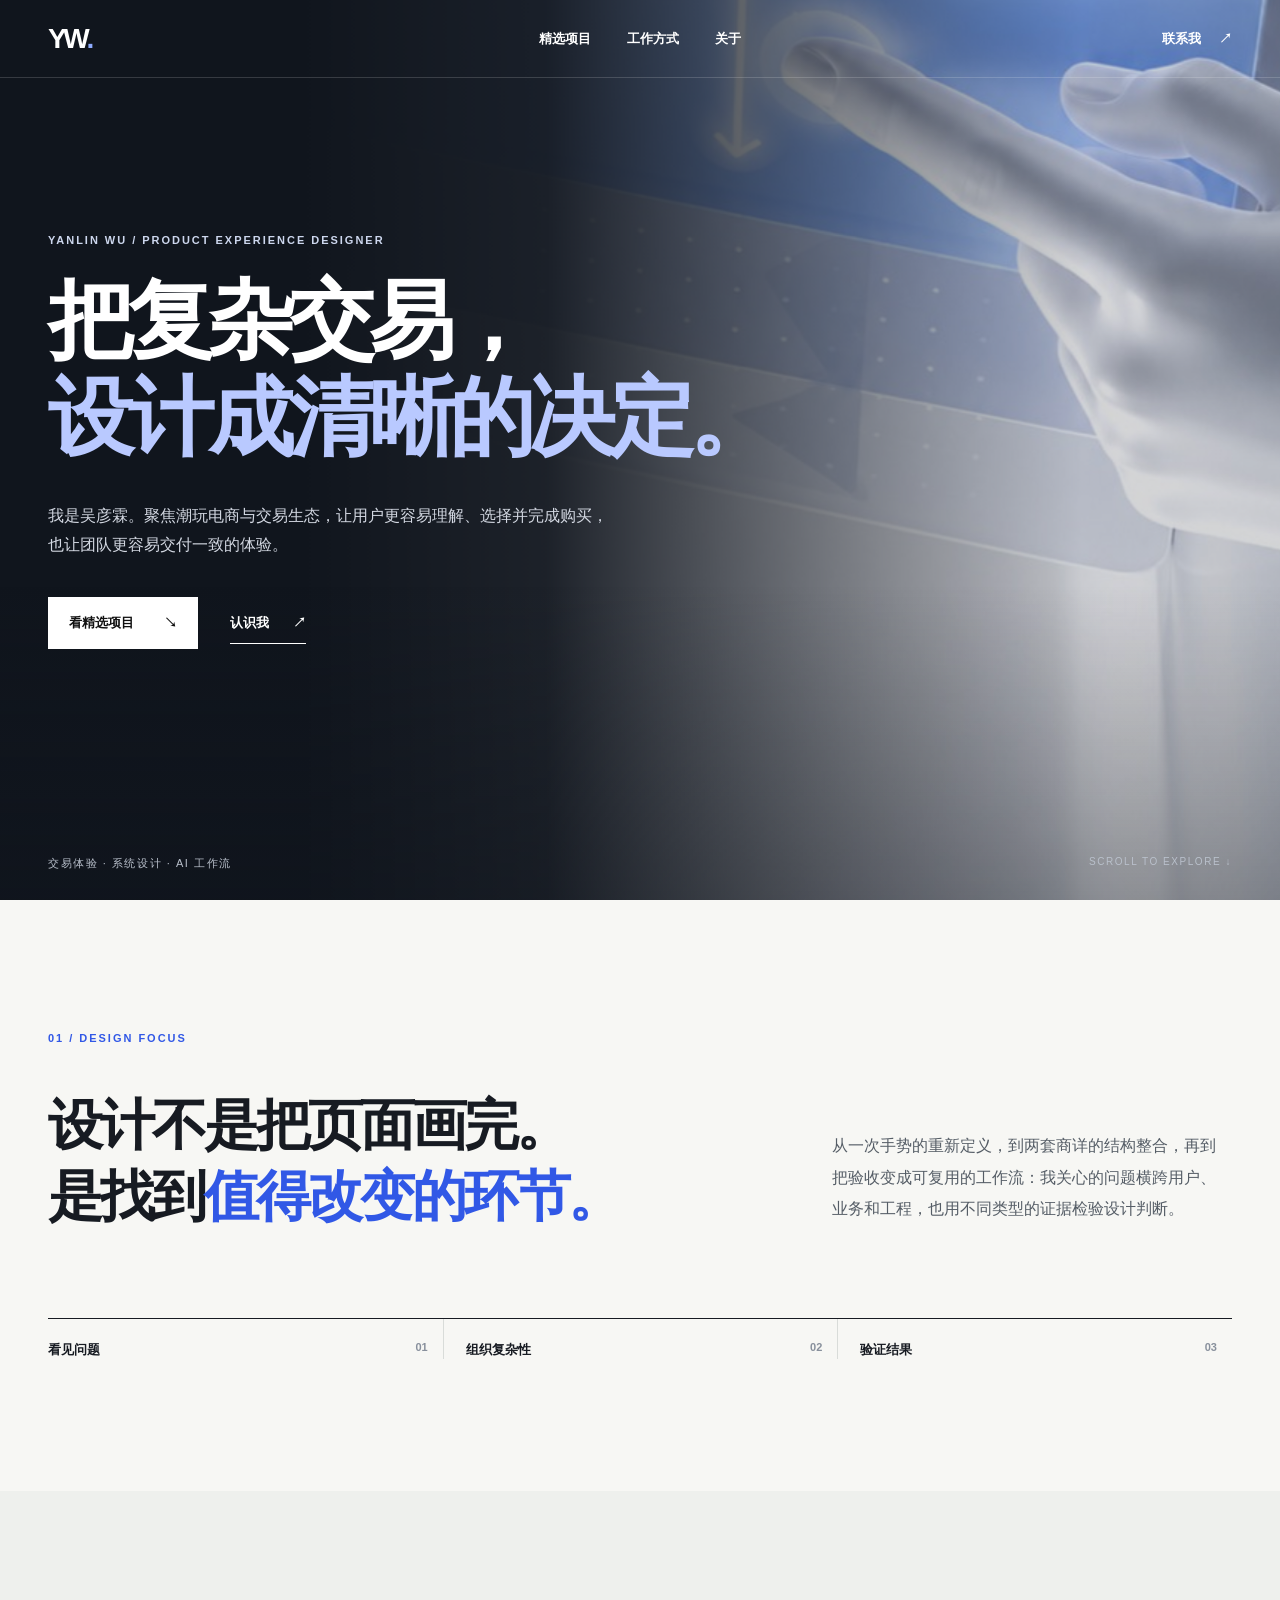
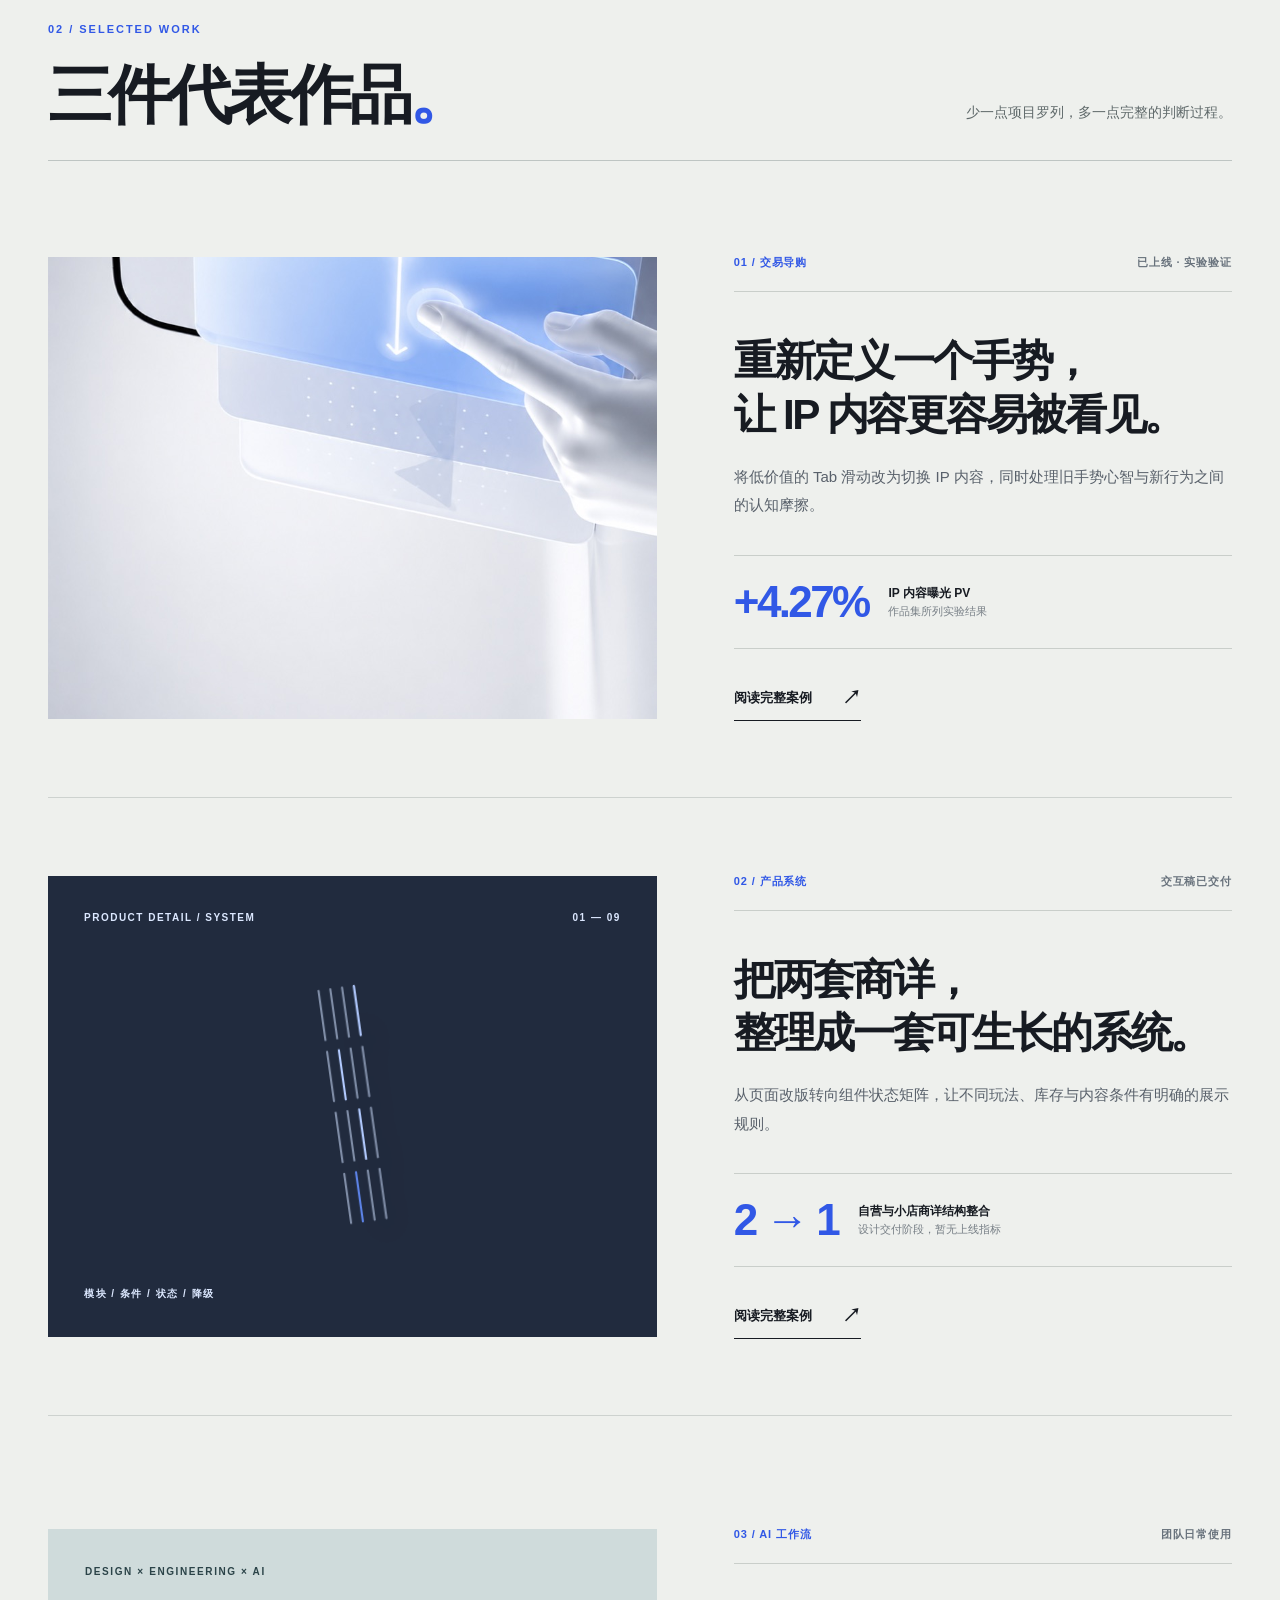
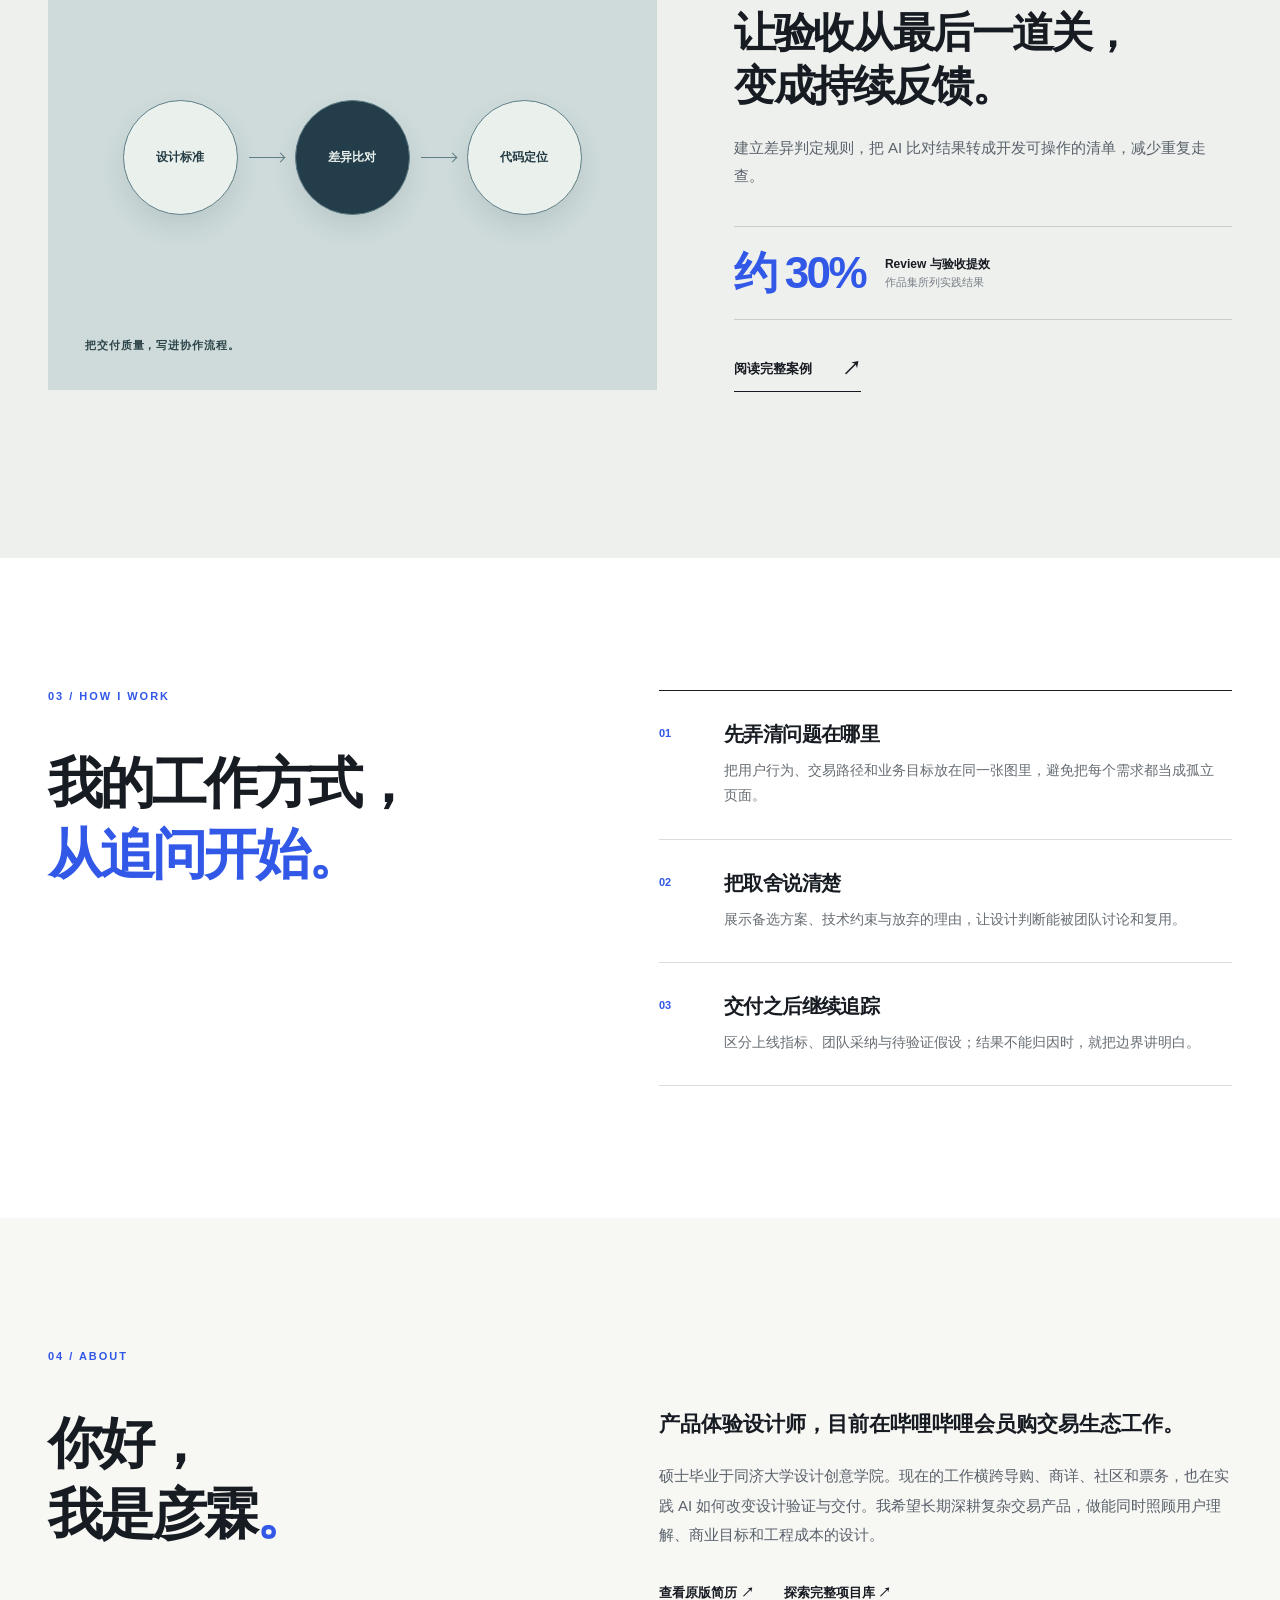
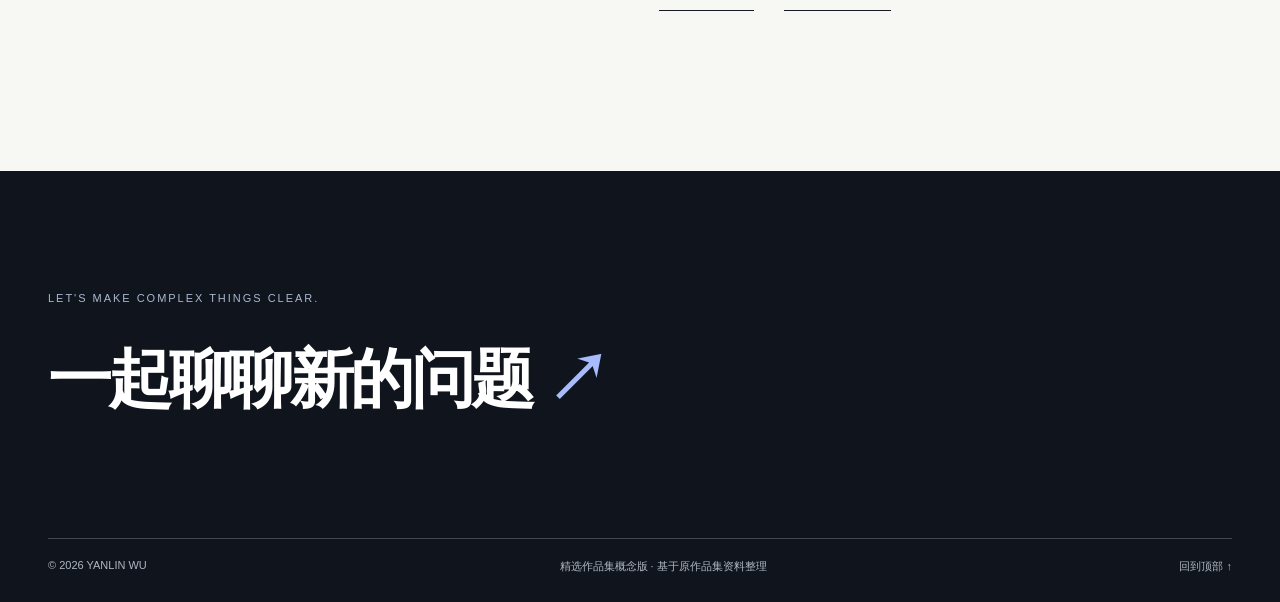
==== index.html @ b6a1dc25 "Publish selected portfolio concept" ====
<!doctype html>
<html lang="zh-CN">
<head>
  <meta charset="utf-8">
  <meta name="viewport" content="width=device-width, initial-scale=1">
  <meta name="theme-color" content="#10151d">
  <meta name="description" content="吴彦霖，产品体验设计师。聚焦交易体验、复杂系统与 AI 工作流，用设计判断连接用户问题与业务结果。">
  <title>吴彦霖 Yanlin Wu — 产品体验设计师</title>
  <link rel="stylesheet" href="styles.css">
  <script defer src="main.js"></script>
</head>
<body>
  <a class="skip-link" href="#main">跳到内容</a>
  <header class="site-header" id="top">
    <a class="wordmark" href="index.html" aria-label="吴彦霖，返回首页">YW<span class="wordmark-dot">.</span></a>
    <nav aria-label="主导航">
      <a href="#work">精选项目</a>
      <a href="#approach">工作方式</a>
      <a href="#about">关于</a>
    </nav>
    <a class="header-contact" href="mailto:ylwtj510@gmail.com">联系我 <span aria-hidden="true">↗</span></a>
  </header>

  <main id="main">
    <section class="hero" aria-labelledby="hero-title">
      <div class="hero-image" role="img" aria-label="IP 页手势交互项目的视觉设计"></div>
      <div class="hero-content wrap">
        <p class="eyebrow hero-eyebrow reveal">YANLIN WU / PRODUCT EXPERIENCE DESIGNER</p>
        <h1 id="hero-title" class="reveal">把复杂交易，<br><em>设计成清晰的决定。</em></h1>
        <p class="hero-intro reveal">我是吴彦霖。聚焦潮玩电商与交易生态，让用户更容易理解、选择并完成购买，也让团队更容易交付一致的体验。</p>
        <div class="hero-actions reveal">
          <a class="button button-light" href="#work">看精选项目 <span aria-hidden="true">↘</span></a>
          <a class="text-link text-link-light" href="#about">认识我 <span aria-hidden="true">↗</span></a>
        </div>
      </div>
      <div class="hero-bottom wrap"><span>交易体验 · 系统设计 · AI 工作流</span><span>SCROLL TO EXPLORE ↓</span></div>
    </section>

    <section class="intro-section section-pad wrap" aria-labelledby="intro-title">
      <div class="section-index">01 / DESIGN FOCUS</div>
      <div class="intro-grid">
        <h2 id="intro-title">设计不是把页面画完。<br>是找到<span class="blue">值得改变的环节。</span></h2>
        <p>从一次手势的重新定义，到两套商详的结构整合，再到把验收变成可复用的工作流：我关心的问题横跨用户、业务和工程，也用不同类型的证据检验设计判断。</p>
      </div>
      <div class="focus-line" aria-label="设计关注的三个层次">
        <span>看见问题 <b>01</b></span><span>组织复杂性 <b>02</b></span><span>验证结果 <b>03</b></span>
      </div>
    </section>

    <section class="work-section section-pad" id="work" aria-labelledby="work-title">
      <div class="wrap">
        <div class="section-heading"><div><div class="section-index">02 / SELECTED WORK</div><h2 id="work-title">三件代表作品<span class="blue">。</span></h2></div><p>少一点项目罗列，多一点完整的判断过程。</p></div>
        <article class="work-item work-feature reveal-scroll">
          <a class="work-visual image-visual" href="case.html?id=hotzone" aria-label="阅读 IP 页滑动热区案例"><img src="assets/ip-hotzone-cover.jpg" alt="IP 页左右滑动交互的视觉呈现" loading="lazy"></a>
          <div class="work-copy"><div class="work-meta"><span>01 / 交易导购</span><span>已上线 · 实验验证</span></div><h3>重新定义一个手势，<br>让 IP 内容更容易被看见。</h3><p>将低价值的 Tab 滑动改为切换 IP 内容，同时处理旧手势心智与新行为之间的认知摩擦。</p><div class="work-proof"><strong>+4.27%</strong><span>IP 内容曝光 PV<br><small>作品集所列实验结果</small></span></div><a class="work-link" href="case.html?id=hotzone">阅读完整案例 <span aria-hidden="true">↗</span></a></div>
        </article>
        <article class="work-item reveal-scroll">
          <a class="work-visual matrix-visual" href="case.html?id=pdp" aria-label="阅读商详结构整合案例"><div class="matrix-top"><span>PRODUCT DETAIL / SYSTEM</span><span>01 — 09</span></div><div class="matrix-board" aria-hidden="true"><div class="matrix-column"><i></i><i></i><i></i><i></i></div><div class="matrix-column"><i></i><i></i><i></i><i></i></div><div class="matrix-column"><i></i><i></i><i></i><i></i></div><div class="matrix-column"><i></i><i></i><i></i><i></i></div></div><div class="matrix-bottom">模块 / 条件 / 状态 / 降级</div></a>
          <div class="work-copy"><div class="work-meta"><span>02 / 产品系统</span><span>交互稿已交付</span></div><h3>把两套商详，<br>整理成一套可生长的系统。</h3><p>从页面改版转向组件状态矩阵，让不同玩法、库存与内容条件有明确的展示规则。</p><div class="work-proof work-proof-text"><strong>2 → 1</strong><span>自营与小店商详结构整合<br><small>设计交付阶段，暂无上线指标</small></span></div><a class="work-link" href="case.html?id=pdp">阅读完整案例 <span aria-hidden="true">↗</span></a></div>
        </article>
        <article class="work-item reveal-scroll">
          <a class="work-visual process-visual" href="case.html?id=aiqa" aria-label="阅读 AI 验收工作流案例"><div class="process-top">DESIGN × ENGINEERING × AI</div><div class="process-flow" aria-hidden="true"><span>设计标准</span><i></i><span>差异比对</span><i></i><span>代码定位</span></div><div class="process-caption">把交付质量，写进协作流程。</div></a>
          <div class="work-copy"><div class="work-meta"><span>03 / AI 工作流</span><span>团队日常使用</span></div><h3>让验收从最后一道关，<br>变成持续反馈。</h3><p>建立差异判定规则，把 AI 比对结果转成开发可操作的清单，减少重复走查。</p><div class="work-proof"><strong>约 30%</strong><span>Review 与验收提效<br><small>作品集所列实践结果</small></span></div><a class="work-link" href="case.html?id=aiqa">阅读完整案例 <span aria-hidden="true">↗</span></a></div>
        </article>
      </div>
    </section>

    <section class="approach-section section-pad" id="approach" aria-labelledby="approach-title"><div class="wrap approach-grid"><div><div class="section-index">03 / HOW I WORK</div><h2 id="approach-title">我的工作方式，<br><span class="blue">从追问开始。</span></h2></div><div class="approach-list"><div><span>01</span><h3>先弄清问题在哪里</h3><p>把用户行为、交易路径和业务目标放在同一张图里，避免把每个需求都当成孤立页面。</p></div><div><span>02</span><h3>把取舍说清楚</h3><p>展示备选方案、技术约束与放弃的理由，让设计判断能被团队讨论和复用。</p></div><div><span>03</span><h3>交付之后继续追踪</h3><p>区分上线指标、团队采纳与待验证假设；结果不能归因时，就把边界讲明白。</p></div></div></div></section>

    <section class="about-section section-pad wrap" id="about" aria-labelledby="about-title"><div class="section-index">04 / ABOUT</div><div class="about-grid"><h2 id="about-title">你好，<br>我是彦霖<span class="blue">。</span></h2><div><p class="about-lead">产品体验设计师，目前在哔哩哔哩会员购交易生态工作。</p><p>硕士毕业于同济大学设计创意学院。现在的工作横跨导购、商详、社区和票务，也在实践 AI 如何改变设计验证与交付。我希望长期深耕复杂交易产品，做能同时照顾用户理解、商业目标和工程成本的设计。</p><div class="about-links"><a href="https://ylwjojo.github.io/portfolio/resume.html" target="_blank" rel="noopener noreferrer">查看原版简历 ↗</a><a href="https://ylwjojo.github.io/portfolio/index.html" target="_blank" rel="noopener noreferrer">探索完整项目库 ↗</a></div></div></div></section>

    <footer class="footer"><div class="wrap"><p class="footer-kicker">LET'S MAKE COMPLEX THINGS CLEAR.</p><a class="footer-mail" href="mailto:ylwtj510@gmail.com">一起聊聊新的问题 <span aria-hidden="true">↗</span></a><div class="footer-bottom"><span>© 2026 YANLIN WU</span><span>精选作品集概念版 · 基于原作品集资料整理</span><a href="#top">回到顶部 ↑</a></div></div></footer>
  </main>
</body>
</html>
---- styles.css ----
:root{--ink:#171b22;--muted:#656b73;--paper:#f7f7f4;--line:#d9dcd9;--blue:#3158e6;--dark:#10151d;--max:1320px}
*{box-sizing:border-box}html{scroll-behavior:smooth}body{margin:0;background:var(--paper);color:var(--ink);font-family:Inter,-apple-system,BlinkMacSystemFont,"PingFang SC","Microsoft YaHei",sans-serif;-webkit-font-smoothing:antialiased}a{color:inherit;text-decoration:none}button{font:inherit}img{display:block;max-width:100%}::selection{background:#aebeff;color:#111} .wrap{width:min(calc(100% - 96px),var(--max));margin-inline:auto}.skip-link{position:fixed;top:-100px;left:16px;z-index:1000;background:#fff;color:#000;padding:12px}.skip-link:focus{top:16px}.blue{color:var(--blue)}
.site-header{height:78px;position:fixed;top:0;left:0;right:0;z-index:50;display:grid;grid-template-columns:1fr auto 1fr;align-items:center;padding:0 48px;color:#fff;border-bottom:1px solid rgba(255,255,255,.16);transition:background .35s,color .35s,border-color .35s,box-shadow .35s}.site-header.scrolled,.case-page .site-header{background:rgba(247,247,244,.96);backdrop-filter:blur(14px);color:var(--ink);border-color:var(--line)}.site-header nav{display:flex;align-items:center;gap:36px}.site-header nav a,.header-contact{font-size:13px;font-weight:600;transition:opacity .2s}.site-header nav a:hover,.header-contact:hover{opacity:.55}.wordmark{font-size:28px;font-weight:800;letter-spacing:-.12em;line-height:1;width:max-content}.wordmark-dot{color:#8eabff;letter-spacing:0}.header-contact{justify-self:end}.header-contact span{margin-left:14px}
.hero{height:max(750px,100svh);min-height:700px;position:relative;overflow:hidden;background:var(--dark);color:#fff}.hero-image{position:absolute;inset:0;background-image:linear-gradient(90deg,#10151d 0%,#10151d 24%,rgba(16,21,29,.94) 43%,rgba(16,21,29,.18) 83%),url('assets/ip-hotzone-cover.jpg');background-size:cover;background-position:center;transform:scale(1.045);animation:heroScale 1.6s cubic-bezier(.2,.7,.2,1) both}.hero:after{content:"";position:absolute;inset:0;background:linear-gradient(0deg,rgba(16,21,29,.35),transparent 35%);pointer-events:none}.hero-content{position:relative;z-index:2;padding-top:clamp(200px,26vh,280px)}.eyebrow,.section-index{font-size:11px;font-weight:700;letter-spacing:.18em;text-transform:uppercase}.hero-eyebrow{color:#cdd7ee;margin:0 0 26px}.hero h1{font-size:clamp(48px,6.7vw,104px);letter-spacing:-.068em;line-height:1.13;margin:0;max-width:1050px;font-weight:690}.hero h1 em{font-style:normal;color:#b9c9ff}.hero-intro{max-width:560px;color:#d3d8e2;font-size:16px;line-height:1.85;margin:35px 0 37px}.hero-actions{display:flex;align-items:center;gap:32px}.button{display:inline-flex;align-items:center;justify-content:space-between;gap:30px;min-height:52px;padding:0 21px;font-size:13px;font-weight:650;transition:transform .25s,background .25s,color .25s}.button:hover{transform:translateY(-3px)}.button-light{background:#fff;color:#111}.button-light:hover{background:#cad6ff}.text-link{font-size:13px;font-weight:650;border-bottom:1px solid currentColor;padding:11px 0}.text-link span{padding-left:20px}.text-link-light{color:#fff}.hero-bottom{position:absolute;z-index:2;left:0;right:0;bottom:29px;display:flex;justify-content:space-between;gap:20px;color:#b9c0cb;font-size:11px;letter-spacing:.14em}.hero-bottom span:last-child{font-size:10px}
.section-pad{padding-top:132px;padding-bottom:132px}.section-index{color:var(--blue);margin-bottom:46px}.intro-grid{display:grid;grid-template-columns:1.25fr .75fr;gap:10%;align-items:end}.intro-grid h2,.approach-grid h2,.about-grid h2{font-size:clamp(36px,4.3vw,64px);line-height:1.29;letter-spacing:-.055em;margin:0;font-weight:660}.intro-grid p{font-size:16px;line-height:1.95;color:#555d66;max-width:480px;margin:0 0 8px}.focus-line{display:grid;grid-template-columns:repeat(3,1fr);margin-top:86px;border-top:1px solid var(--ink)}.focus-line span{padding:22px 15px 0 0;font-size:13px;font-weight:700;display:flex;justify-content:space-between}.focus-line span+span{border-left:1px solid var(--line);padding-left:22px}.focus-line b{font-size:11px;color:#88909c}
.work-section{background:#eef0ed}.section-heading{display:flex;justify-content:space-between;align-items:end;gap:40px;border-bottom:1px solid #bec5c3;padding-bottom:30px;margin-bottom:18px}.section-heading .section-index{margin-bottom:25px}.section-heading h2{font-size:clamp(40px,5vw,72px);letter-spacing:-.06em;line-height:1.1;margin:0}.section-heading p{margin:0 0 8px;color:#606a6b;font-size:14px}.work-item{display:grid;grid-template-columns:1.1fr .9fr;gap:6.5%;align-items:center;padding:76px 0;border-bottom:1px solid #cdd2cf;min-height:610px}.work-item:last-child{border-bottom:0;padding-bottom:0}.work-visual{display:flex;overflow:hidden;position:relative;aspect-ratio:1.32/1;background:#dce5ee;transition:transform .45s cubic-bezier(.2,.7,.2,1),box-shadow .45s}.work-visual:hover{transform:translateY(-7px);box-shadow:0 24px 46px rgba(12,22,35,.14)}.image-visual img{width:100%;height:100%;object-fit:cover;object-position:68% center;transition:transform .7s}.image-visual:hover img{transform:scale(1.04)}.work-copy{max-width:520px}.work-meta{display:flex;justify-content:space-between;gap:20px;align-items:center;font-size:11px;letter-spacing:.08em;font-weight:650;color:#68727c;border-bottom:1px solid #c9ceca;padding-bottom:21px}.work-meta span:first-child{color:var(--blue)}.work-copy h3{font-size:clamp(32px,3.3vw,52px);letter-spacing:-.055em;line-height:1.26;margin:42px 0 22px;font-weight:660}.work-copy>p{font-size:15px;line-height:1.9;color:#59616b;margin:0 0 35px}.work-proof{display:flex;align-items:center;gap:20px;padding:24px 0;border-top:1px solid #c9ceca;border-bottom:1px solid #c9ceca}.work-proof strong{font-size:44px;color:var(--blue);letter-spacing:-.06em;line-height:1}.work-proof span{font-size:12px;line-height:1.5;font-weight:650}.work-proof small{font-weight:400;color:#777f86;font-size:11px}.work-link{display:inline-flex;align-items:center;gap:30px;margin-top:36px;border-bottom:1px solid var(--ink);padding:0 0 9px;font-size:13px;font-weight:700}.work-link span{font-size:19px;transition:transform .2s}.work-link:hover span{transform:translate(3px,-3px)}
.matrix-visual{background:#212b3e;color:#dce8ff;flex-direction:column;justify-content:space-between;padding:36px}.matrix-top,.matrix-bottom{display:flex;justify-content:space-between;letter-spacing:.15em;font-size:10px;font-weight:750}.matrix-board{display:grid;grid-template-columns:repeat(4,1fr);gap:9px;transform:rotate(-8deg) scale(1.08);filter:drop-shadow(18px 24px 18px rgba(0,0,0,.18));max-width:520px;margin:auto}.matrix-column{display:grid;grid-template-rows:repeat(4,1fr);gap:9px}.matrix-column i{height:48px;border:1px solid rgba(210,225,255,.5);background:rgba(177,204,255,.08);border-radius:2px}.matrix-column:nth-child(2) i:nth-child(2),.matrix-column:nth-child(3) i:nth-child(3),.matrix-column:nth-child(4) i:nth-child(1){background:#b2caff;border-color:#b2caff}.matrix-column:nth-child(2) i:nth-child(4){background:#5c82e6;border-color:#5c82e6}.process-visual{background:#cfdbdb;display:flex;flex-direction:column;justify-content:space-between;padding:37px}.process-top{font-size:10px;letter-spacing:.16em;font-weight:750;color:#2b4348}.process-flow{display:flex;align-items:center;justify-content:center;gap:11px;color:#243b43}.process-flow span{display:flex;align-items:center;justify-content:center;text-align:center;width:115px;height:115px;border-radius:50%;border:1px solid #607e86;background:#eaf1ed;font-size:12px;font-weight:700;box-shadow:0 12px 25px rgba(46,75,79,.12)}.process-flow span:nth-of-type(2){background:#243d4a;color:#eaf1ed}.process-flow i{display:block;width:35px;border-top:1px solid #607e86;position:relative}.process-flow i:after{content:"";position:absolute;right:0;top:-4px;width:6px;height:6px;border-right:1px solid #607e86;border-top:1px solid #607e86;transform:rotate(45deg)}.process-caption{font-size:11px;font-weight:700;letter-spacing:.08em;color:#2b4348}
.approach-section{background:#fff}.approach-grid{display:grid;grid-template-columns:.9fr 1.1fr;gap:12%}.approach-list{border-top:1px solid var(--ink)}.approach-list>div{display:grid;grid-template-columns:45px 1fr;column-gap:20px;padding:30px 0;border-bottom:1px solid var(--line)}.approach-list span{font-size:11px;color:var(--blue);font-weight:700;padding-top:6px}.approach-list h3{font-size:20px;letter-spacing:-.03em;margin:0 0 10px}.approach-list p{grid-column:2;font-size:14px;line-height:1.8;color:#666d73;margin:0;max-width:500px}.about-section{padding-bottom:160px}.about-grid{display:grid;grid-template-columns:.9fr 1.1fr;gap:12%}.about-grid>div{max-width:590px}.about-grid p{font-size:15px;line-height:1.95;color:#59616b}.about-grid .about-lead{font-size:21px;font-weight:620;line-height:1.5;color:var(--ink);margin:0 0 22px}.about-links{display:flex;flex-wrap:wrap;gap:30px;margin-top:35px}.about-links a{font-size:13px;font-weight:650;border-bottom:1px solid var(--ink);padding-bottom:8px}.footer{background:var(--dark);color:#fff;padding:110px 0 28px}.footer-kicker{font-size:11px;letter-spacing:.18em;color:#a9b8d0}.footer-mail{display:block;width:max-content;max-width:100%;font-size:clamp(34px,5vw,75px);letter-spacing:-.055em;font-weight:650;margin:32px 0 115px}.footer-mail span{color:#a8bbff}.footer-bottom{display:flex;justify-content:space-between;gap:20px;border-top:1px solid #404851;padding-top:20px;color:#aeb7c2;font-size:11px}
.case-page{background:#f8f8f5}.case-main{padding-top:78px}.case-hero{padding:85px 0 70px;border-bottom:1px solid var(--line)}.case-back{font-size:12px;color:#606a73;display:inline-flex;align-items:center;gap:13px;margin-bottom:85px;font-weight:700}.case-back:hover{color:var(--blue)}.case-kicker{color:var(--blue);font-size:11px;font-weight:750;letter-spacing:.15em}.case-hero h1{font-size:clamp(48px,6.6vw,96px);line-height:1.13;letter-spacing:-.065em;font-weight:660;margin:25px 0 35px;max-width:1100px}.case-deck{font-size:20px;line-height:1.7;color:#4d5660;max-width:740px;margin:0}.case-facts{display:flex;flex-wrap:wrap;gap:0;border-top:1px solid var(--line);margin-top:65px}.case-fact{min-width:180px;flex:1;padding:22px 28px 0 0;display:flex;flex-direction:column;gap:12px}.case-fact+.case-fact{border-left:1px solid var(--line);padding-left:28px}.case-fact span{font-size:11px;letter-spacing:.1em;color:#6f7880}.case-fact strong{font-size:14px;font-weight:650}.case-media{margin:0 auto;padding:0;background:#e9ebeb}.case-media img{width:100%;max-height:690px;object-fit:cover;object-position:center}.case-media.matrix-case,.case-media.process-case{padding:70px 0}.case-media .work-visual{width:min(calc(100% - 48px),1050px);margin:auto;aspect-ratio:1.8/1}.case-body{display:grid;grid-template-columns:200px minmax(0,770px);justify-content:space-between;gap:80px;padding-top:110px;padding-bottom:130px}.case-toc{position:sticky;top:115px;align-self:start;display:grid;gap:16px}.case-toc .section-index{margin-bottom:12px}.case-toc a{color:#748089;font-size:12px}.case-toc a:hover{color:var(--blue)}.case-prose section{padding-bottom:70px;margin-bottom:70px;border-bottom:1px solid var(--line);scroll-margin-top:120px}.case-prose section:last-child{margin-bottom:0}.case-prose .section-index{margin-bottom:23px}.case-prose h2{font-size:clamp(30px,3.2vw,44px);letter-spacing:-.04em;line-height:1.3;margin:0 0 24px}.case-prose h3{font-size:17px;margin:32px 0 8px}.case-prose p,.case-prose li{font-size:15px;line-height:2;color:#515c66}.case-prose ul{padding-left:22px}.case-quote{font-size:26px;line-height:1.5;font-weight:590;letter-spacing:-.03em;border-left:3px solid var(--blue);padding-left:25px;margin:40px 0}.case-result{display:flex;flex-wrap:wrap;gap:35px;background:#e8ecff;padding:34px 38px;margin:32px 0}.case-result strong{font-size:40px;color:var(--blue);letter-spacing:-.05em}.case-result span{display:block;font-size:12px;color:#4f5968;margin-top:4px}.case-note{font-size:12px!important;color:#7a838b!important}.case-next{background:#e9eeea;padding:80px 0}.case-next .wrap{display:flex;align-items:end;justify-content:space-between;gap:30px}.case-next span{font-size:11px;color:var(--blue);font-weight:700;letter-spacing:.13em}.case-next a{font-size:clamp(27px,3.3vw,46px);letter-spacing:-.05em;font-weight:660}.case-next a:hover{color:var(--blue)}
.reveal{animation:rise .8s both}.hero-eyebrow{animation-delay:.1s}.hero h1{animation-delay:.22s}.hero-intro{animation-delay:.34s}.hero-actions{animation-delay:.45s}.reveal-scroll{opacity:1;transform:none;transition:opacity .8s,transform .8s}.reveal-scroll.in-view{opacity:1;transform:none}@keyframes rise{from{opacity:1;transform:translateY(24px)}to{opacity:1;transform:translateY(0)}}@keyframes heroScale{from{opacity:.7;transform:scale(1.08)}to{opacity:1;transform:scale(1.045)}}
@media(max-width:1000px){.wrap{width:min(calc(100% - 52px),var(--max))}.site-header{padding:0 26px}.work-item{gap:4%;grid-template-columns:1fr 1fr}.work-copy h3{font-size:38px}.work-proof strong{font-size:36px}.case-body{grid-template-columns:155px 1fr;gap:40px}}
@media(max-width:700px){.wrap{width:calc(100% - 40px)}.site-header{height:64px;padding:0 20px;grid-template-columns:auto 1fr}.site-header nav{justify-content:end;gap:18px}.site-header nav a{font-size:11px}.site-header nav a:last-child{display:none}.header-contact{display:none}.wordmark{font-size:25px}.hero{height:100svh;min-height:660px}.hero-image{background-image:linear-gradient(90deg,rgba(16,21,29,.96),rgba(16,21,29,.54)),url('assets/ip-hotzone-cover.jpg');background-position:66% center}.hero-content{padding-top:29vh}.hero h1{font-size:clamp(39px,10vw,60px);line-height:1.16}.hero-intro{font-size:14px;line-height:1.8;max-width:430px;margin:24px 0 30px}.hero-eyebrow{font-size:9px;max-width:330px}.hero-bottom{font-size:9px}.hero-bottom span:last-child{display:none}.section-pad{padding-top:90px;padding-bottom:90px}.section-index{margin-bottom:28px}.intro-grid,.approach-grid,.about-grid{display:block}.intro-grid h2,.approach-grid h2,.about-grid h2{font-size:39px}.intro-grid p{margin-top:24px;font-size:14px}.focus-line{margin-top:55px}.focus-line span{font-size:11px}.focus-line span+span{padding-left:10px}.focus-line b{display:none}.section-heading{display:block}.section-heading h2{font-size:43px}.section-heading p{margin-top:20px;font-size:13px}.work-item{display:block;min-height:0;padding:52px 0 65px}.work-visual{aspect-ratio:1.2/1}.work-copy{padding-top:30px}.work-copy h3{font-size:36px;margin:28px 0 17px}.work-copy>p{font-size:14px;margin-bottom:25px}.work-meta{font-size:10px}.work-proof strong{font-size:34px}.work-link{margin-top:25px}.matrix-visual,.process-visual{padding:24px}.matrix-column i{height:30px}.process-flow{gap:5px}.process-flow span{width:75px;height:75px;font-size:10px}.process-flow i{width:17px}.approach-list{margin-top:45px}.about-grid>div{margin-top:30px}.about-grid p{font-size:14px}.about-grid .about-lead{font-size:19px}.footer{padding-top:78px}.footer-mail{margin-bottom:85px}.footer-bottom{flex-wrap:wrap;font-size:10px}.footer-bottom span:nth-child(2){display:none}.case-main{padding-top:64px}.case-hero{padding:50px 0}.case-back{margin-bottom:55px}.case-hero h1{font-size:47px}.case-deck{font-size:16px}.case-facts{margin-top:45px;display:grid;grid-template-columns:1fr 1fr}.case-fact{min-width:0;padding:16px 12px 0 0}.case-fact+.case-fact{border-left:0;padding-left:0}.case-fact:nth-child(even){padding-left:15px;border-left:1px solid var(--line)}.case-media img{max-height:450px}.case-media.matrix-case,.case-media.process-case{padding:30px 0}.case-body{display:block;padding-top:60px;padding-bottom:65px}.case-toc{position:static;display:flex;gap:18px;overflow-x:auto;padding-bottom:25px;border-bottom:1px solid var(--line);margin-bottom:60px}.case-toc .section-index{display:none}.case-toc a{white-space:nowrap}.case-prose section{padding-bottom:50px;margin-bottom:50px}.case-prose h2{font-size:31px}.case-prose p,.case-prose li{font-size:14px}.case-quote{font-size:21px}.case-result{padding:24px;gap:20px}.case-result strong{font-size:34px}.case-next .wrap{display:block}.case-next a{display:block;margin-top:20px}}
@media(prefers-reduced-motion:reduce){html{scroll-behavior:auto}.reveal,.hero-image{animation:none}.reveal-scroll{opacity:1;transform:none;transition:none}.work-visual,.work-visual img,.button{transition:none}}
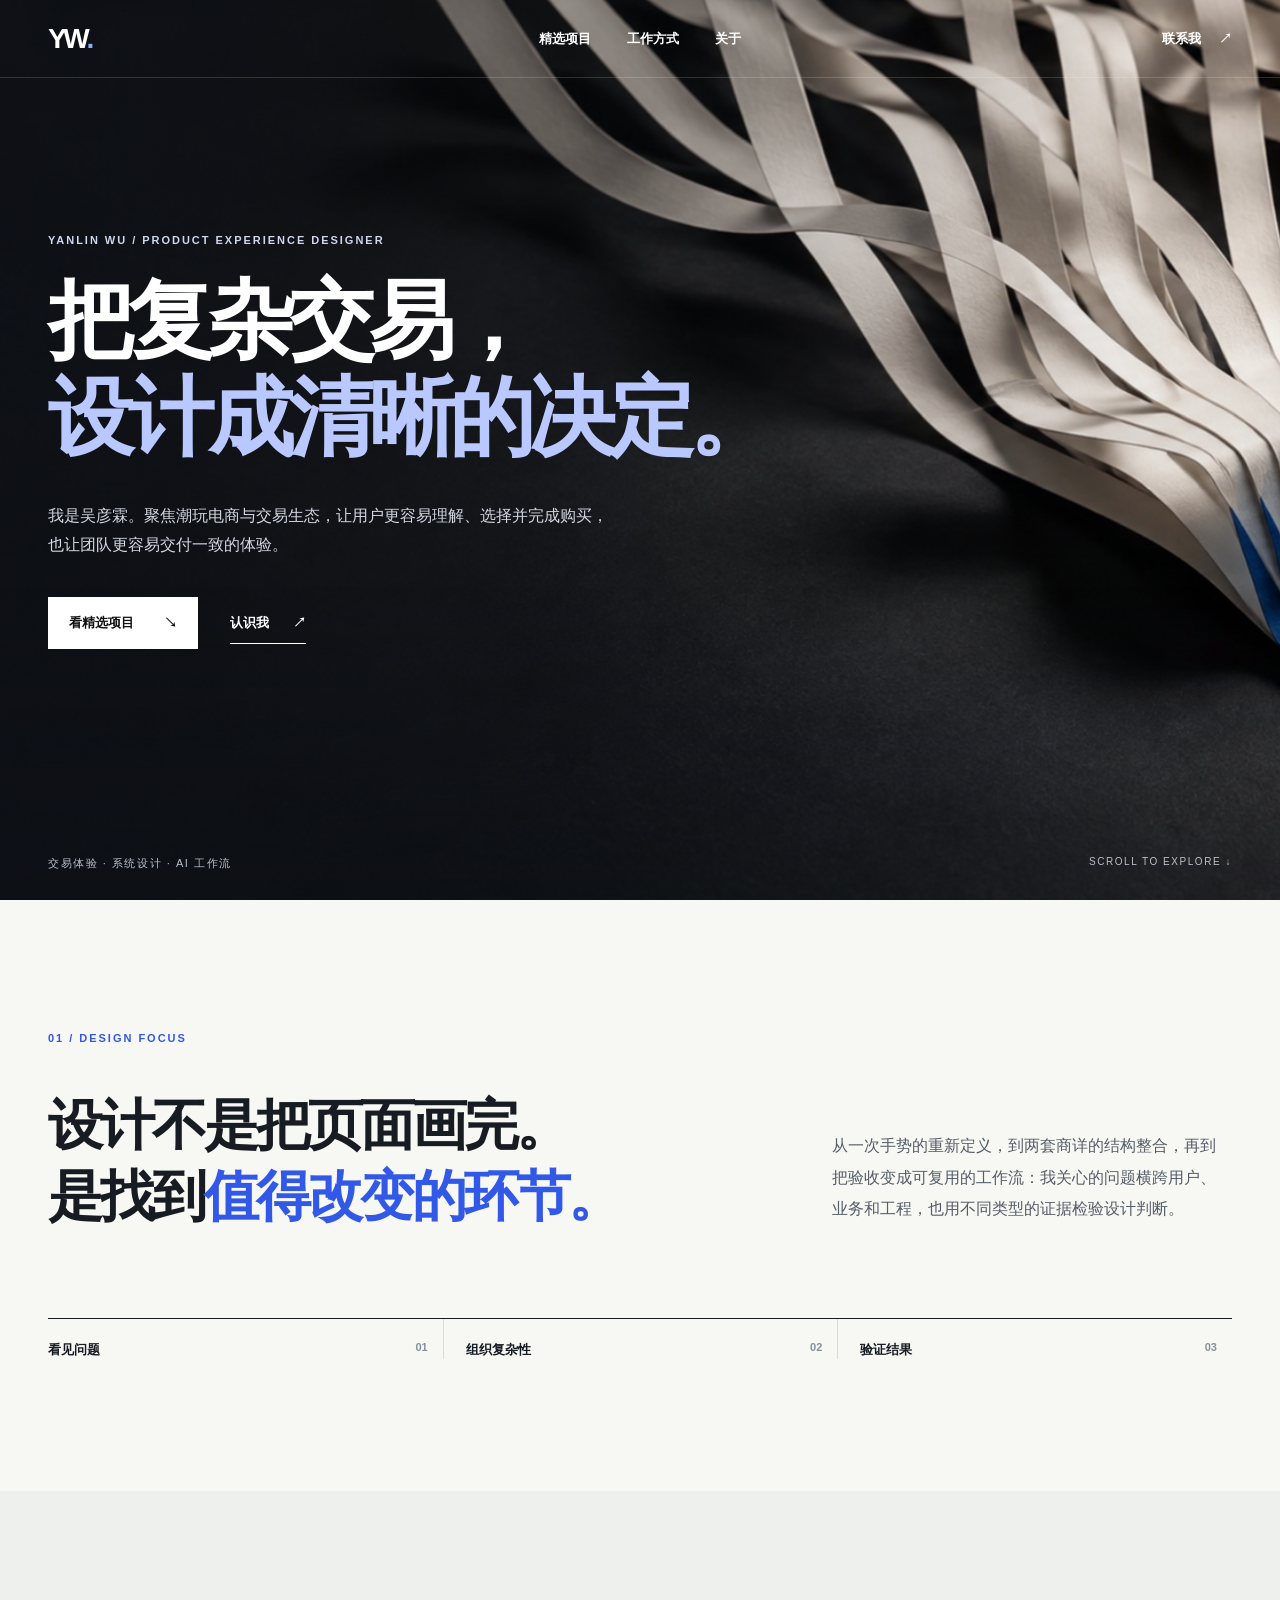
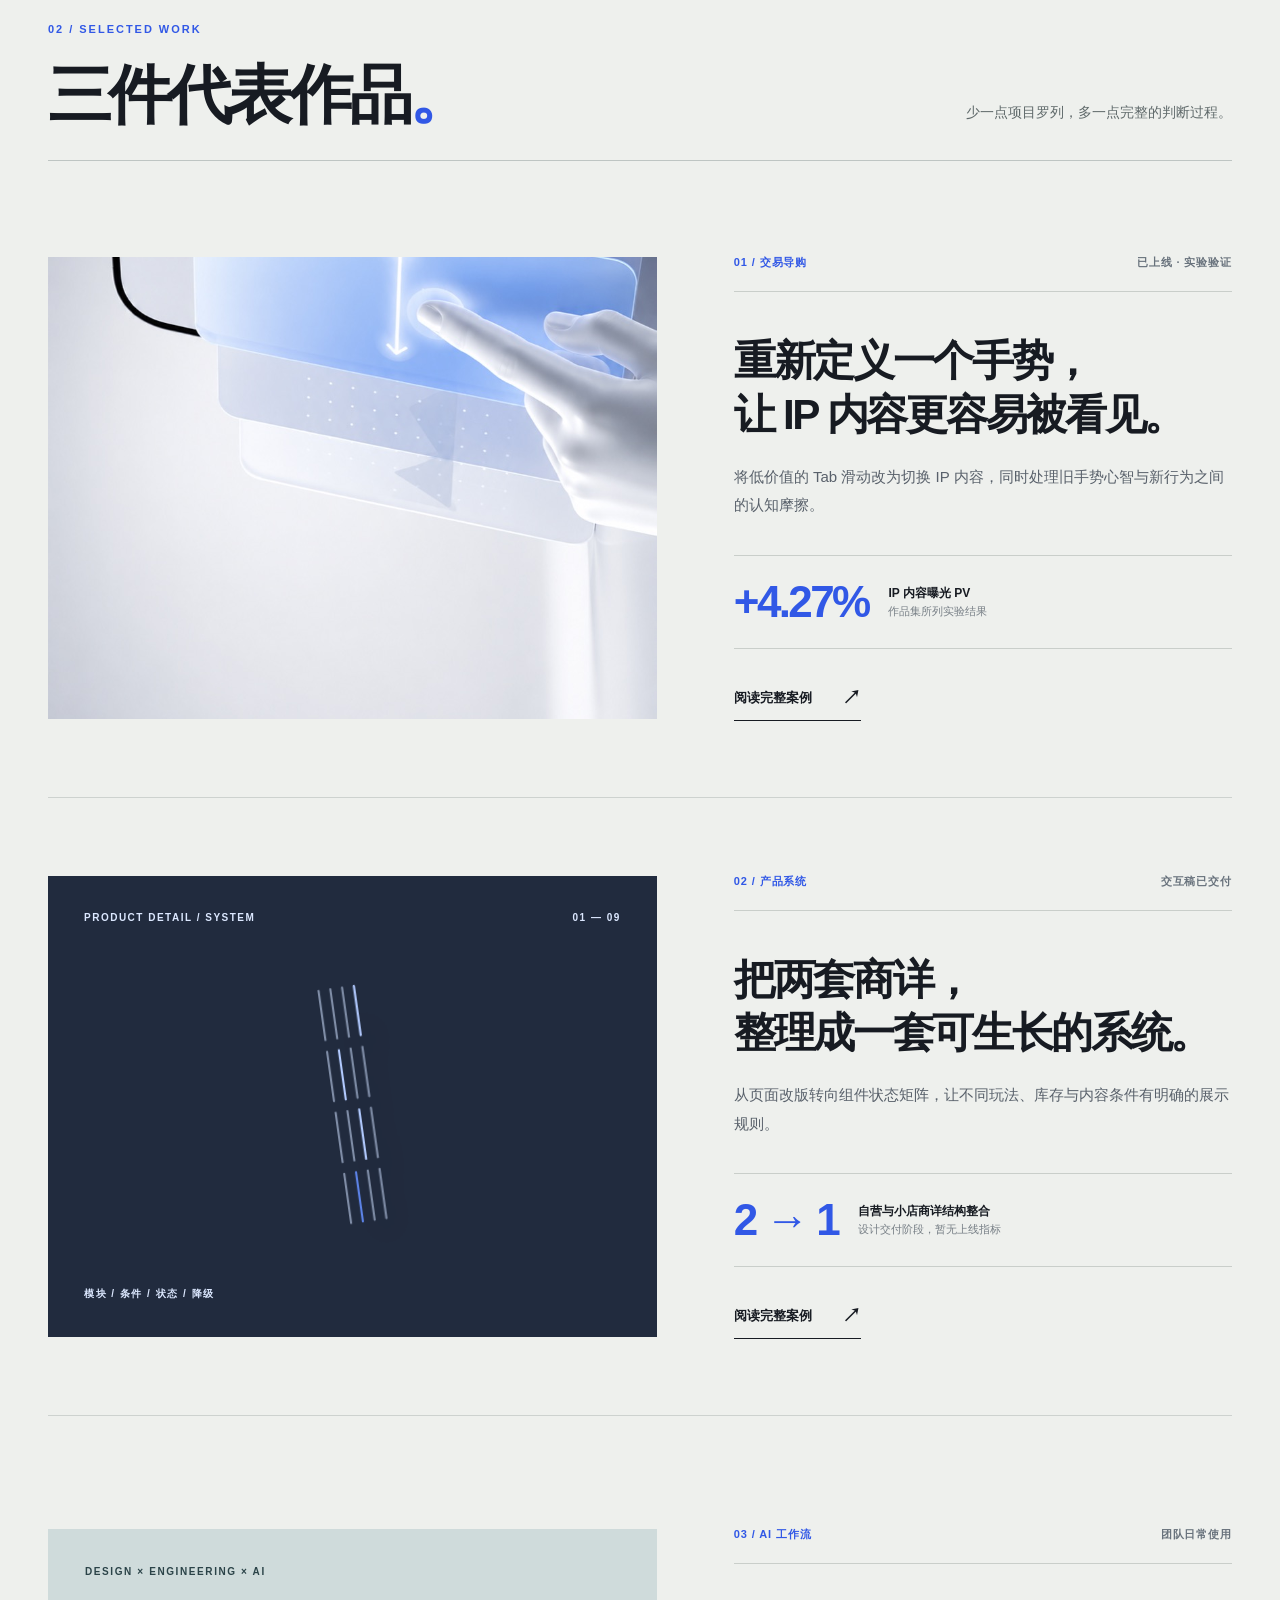
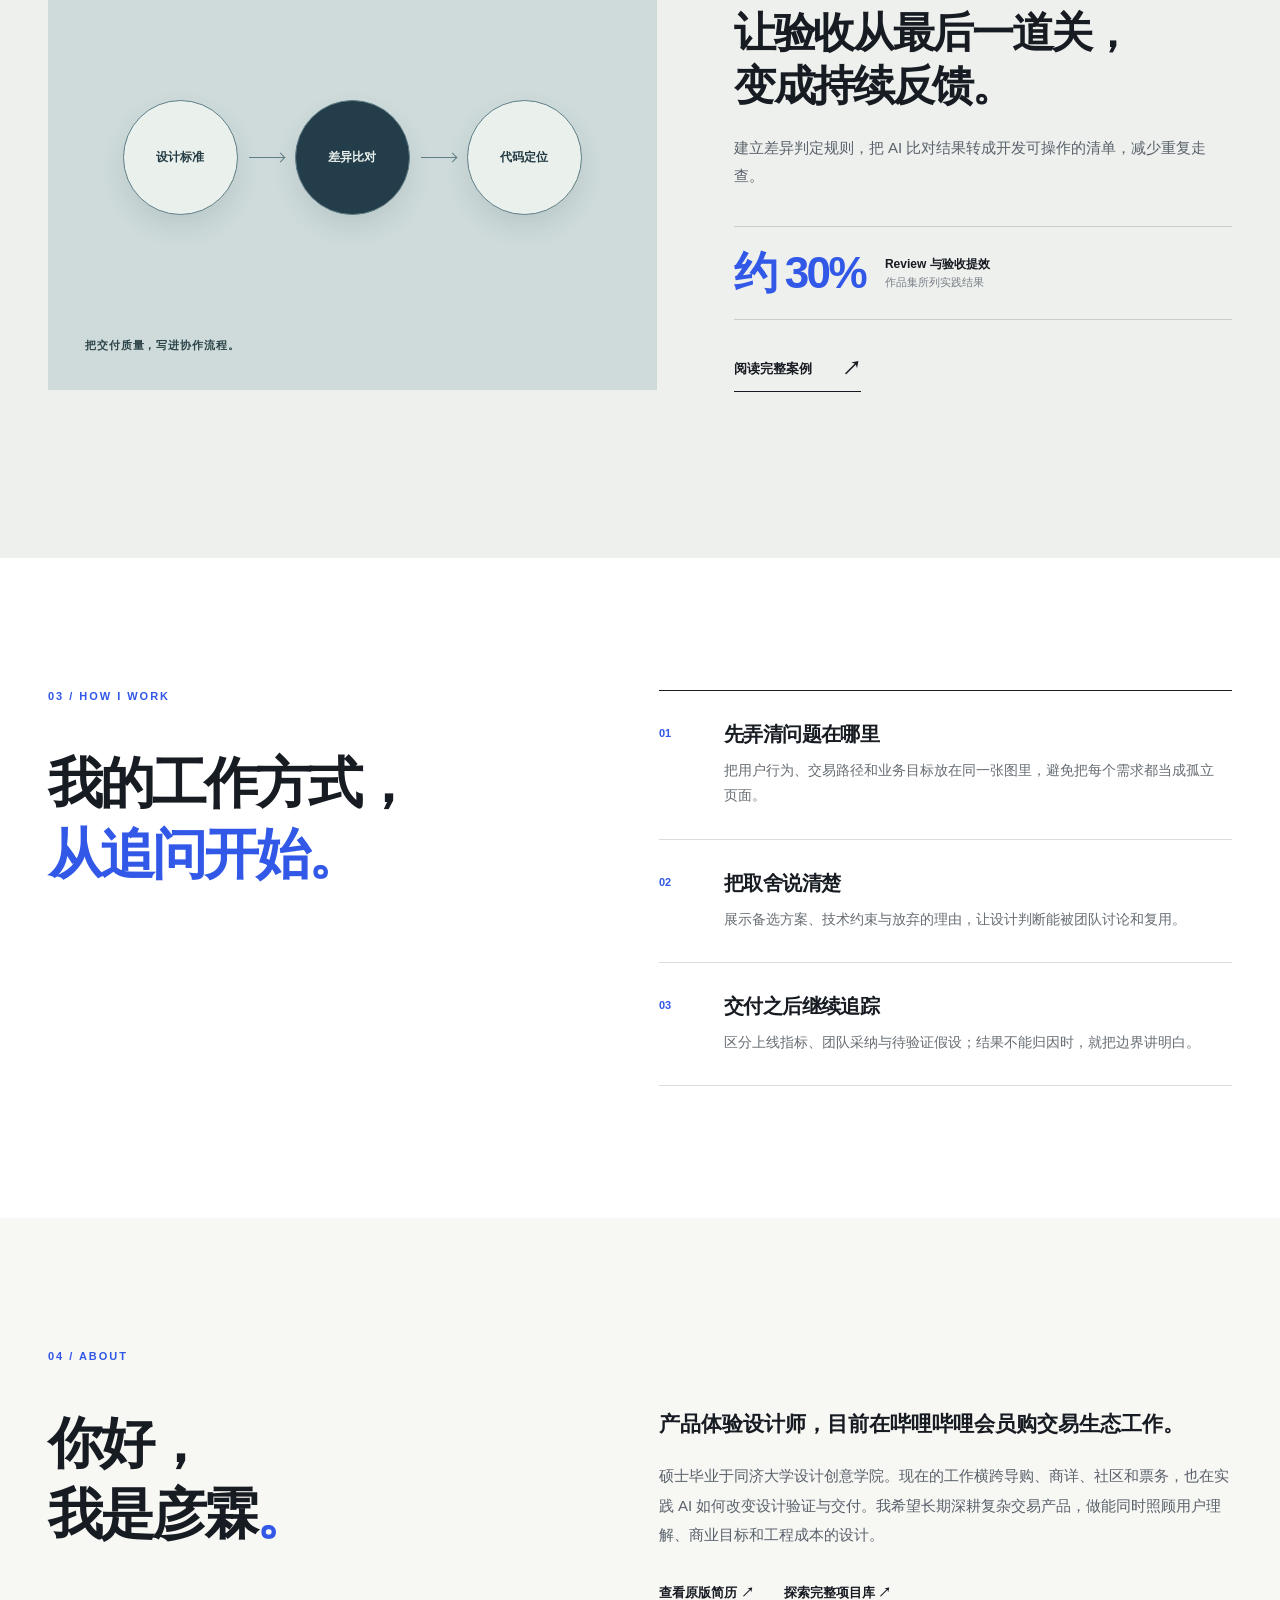
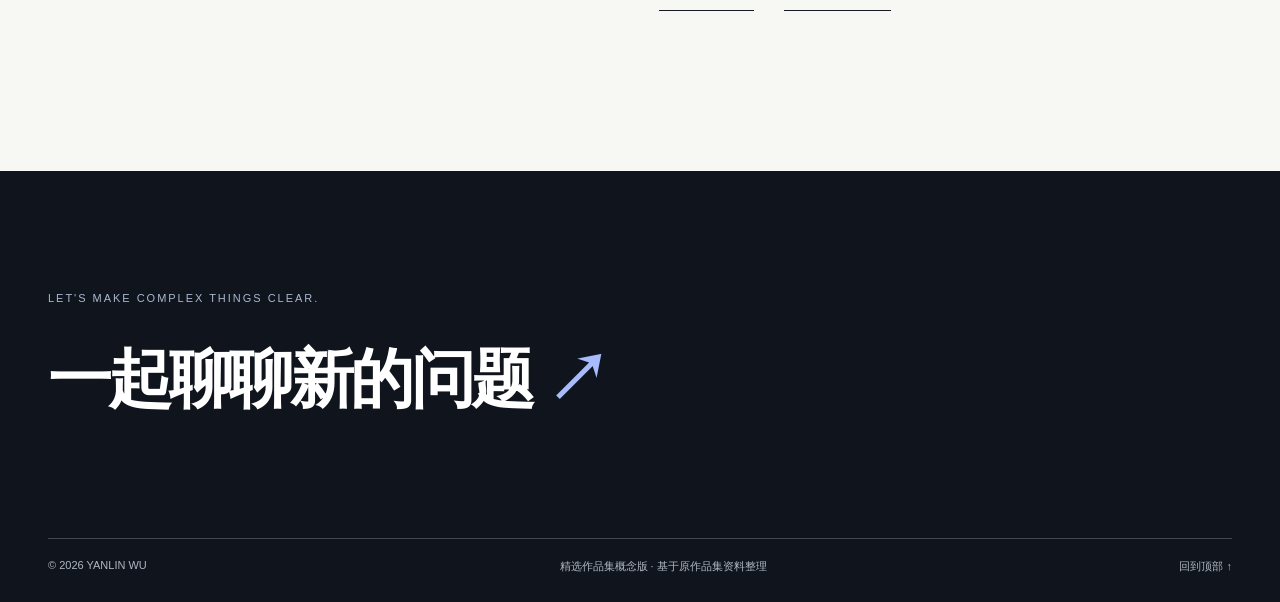
==== commit e5b57bb5: "Refresh portfolio hero artwork" ====
--- a/index.html
+++ b/index.html
@@ -6,7 +6,7 @@
   <meta name="theme-color" content="#10151d">
   <meta name="description" content="吴彦霖，产品体验设计师。聚焦交易体验、复杂系统与 AI 工作流，用设计判断连接用户问题与业务结果。">
   <title>吴彦霖 Yanlin Wu — 产品体验设计师</title>
-  <link rel="stylesheet" href="styles.css">
+  <link rel="stylesheet" href="styles.css?v=2">
   <script defer src="main.js"></script>
 </head>
 <body>
--- a/styles.css
+++ b/styles.css
@@ -1,7 +1,7 @@
 :root{--ink:#171b22;--muted:#656b73;--paper:#f7f7f4;--line:#d9dcd9;--blue:#3158e6;--dark:#10151d;--max:1320px}
 *{box-sizing:border-box}html{scroll-behavior:smooth}body{margin:0;background:var(--paper);color:var(--ink);font-family:Inter,-apple-system,BlinkMacSystemFont,"PingFang SC","Microsoft YaHei",sans-serif;-webkit-font-smoothing:antialiased}a{color:inherit;text-decoration:none}button{font:inherit}img{display:block;max-width:100%}::selection{background:#aebeff;color:#111} .wrap{width:min(calc(100% - 96px),var(--max));margin-inline:auto}.skip-link{position:fixed;top:-100px;left:16px;z-index:1000;background:#fff;color:#000;padding:12px}.skip-link:focus{top:16px}.blue{color:var(--blue)}
 .site-header{height:78px;position:fixed;top:0;left:0;right:0;z-index:50;display:grid;grid-template-columns:1fr auto 1fr;align-items:center;padding:0 48px;color:#fff;border-bottom:1px solid rgba(255,255,255,.16);transition:background .35s,color .35s,border-color .35s,box-shadow .35s}.site-header.scrolled,.case-page .site-header{background:rgba(247,247,244,.96);backdrop-filter:blur(14px);color:var(--ink);border-color:var(--line)}.site-header nav{display:flex;align-items:center;gap:36px}.site-header nav a,.header-contact{font-size:13px;font-weight:600;transition:opacity .2s}.site-header nav a:hover,.header-contact:hover{opacity:.55}.wordmark{font-size:28px;font-weight:800;letter-spacing:-.12em;line-height:1;width:max-content}.wordmark-dot{color:#8eabff;letter-spacing:0}.header-contact{justify-self:end}.header-contact span{margin-left:14px}
-.hero{height:max(750px,100svh);min-height:700px;position:relative;overflow:hidden;background:var(--dark);color:#fff}.hero-image{position:absolute;inset:0;background-image:linear-gradient(90deg,#10151d 0%,#10151d 24%,rgba(16,21,29,.94) 43%,rgba(16,21,29,.18) 83%),url('assets/ip-hotzone-cover.jpg');background-size:cover;background-position:center;transform:scale(1.045);animation:heroScale 1.6s cubic-bezier(.2,.7,.2,1) both}.hero:after{content:"";position:absolute;inset:0;background:linear-gradient(0deg,rgba(16,21,29,.35),transparent 35%);pointer-events:none}.hero-content{position:relative;z-index:2;padding-top:clamp(200px,26vh,280px)}.eyebrow,.section-index{font-size:11px;font-weight:700;letter-spacing:.18em;text-transform:uppercase}.hero-eyebrow{color:#cdd7ee;margin:0 0 26px}.hero h1{font-size:clamp(48px,6.7vw,104px);letter-spacing:-.068em;line-height:1.13;margin:0;max-width:1050px;font-weight:690}.hero h1 em{font-style:normal;color:#b9c9ff}.hero-intro{max-width:560px;color:#d3d8e2;font-size:16px;line-height:1.85;margin:35px 0 37px}.hero-actions{display:flex;align-items:center;gap:32px}.button{display:inline-flex;align-items:center;justify-content:space-between;gap:30px;min-height:52px;padding:0 21px;font-size:13px;font-weight:650;transition:transform .25s,background .25s,color .25s}.button:hover{transform:translateY(-3px)}.button-light{background:#fff;color:#111}.button-light:hover{background:#cad6ff}.text-link{font-size:13px;font-weight:650;border-bottom:1px solid currentColor;padding:11px 0}.text-link span{padding-left:20px}.text-link-light{color:#fff}.hero-bottom{position:absolute;z-index:2;left:0;right:0;bottom:29px;display:flex;justify-content:space-between;gap:20px;color:#b9c0cb;font-size:11px;letter-spacing:.14em}.hero-bottom span:last-child{font-size:10px}
+.hero{height:max(750px,100svh);min-height:700px;position:relative;overflow:hidden;background:var(--dark);color:#fff}.hero-image{position:absolute;inset:0;background-image:linear-gradient(90deg,rgba(16,21,29,.48) 0%,rgba(16,21,29,.20) 55%,rgba(16,21,29,0) 100%),url('assets/hero-paper-flow.jpg');background-size:cover;background-position:center;transform:scale(1.045);animation:heroScale 1.6s cubic-bezier(.2,.7,.2,1) both}.hero:after{content:"";position:absolute;inset:0;background:linear-gradient(0deg,rgba(16,21,29,.35),transparent 35%);pointer-events:none}.hero-content{position:relative;z-index:2;padding-top:clamp(200px,26vh,280px)}.eyebrow,.section-index{font-size:11px;font-weight:700;letter-spacing:.18em;text-transform:uppercase}.hero-eyebrow{color:#cdd7ee;margin:0 0 26px}.hero h1{font-size:clamp(48px,6.7vw,104px);letter-spacing:-.068em;line-height:1.13;margin:0;max-width:1050px;font-weight:690}.hero h1 em{font-style:normal;color:#b9c9ff}.hero-intro{max-width:560px;color:#d3d8e2;font-size:16px;line-height:1.85;margin:35px 0 37px}.hero-actions{display:flex;align-items:center;gap:32px}.button{display:inline-flex;align-items:center;justify-content:space-between;gap:30px;min-height:52px;padding:0 21px;font-size:13px;font-weight:650;transition:transform .25s,background .25s,color .25s}.button:hover{transform:translateY(-3px)}.button-light{background:#fff;color:#111}.button-light:hover{background:#cad6ff}.text-link{font-size:13px;font-weight:650;border-bottom:1px solid currentColor;padding:11px 0}.text-link span{padding-left:20px}.text-link-light{color:#fff}.hero-bottom{position:absolute;z-index:2;left:0;right:0;bottom:29px;display:flex;justify-content:space-between;gap:20px;color:#b9c0cb;font-size:11px;letter-spacing:.14em}.hero-bottom span:last-child{font-size:10px}
 .section-pad{padding-top:132px;padding-bottom:132px}.section-index{color:var(--blue);margin-bottom:46px}.intro-grid{display:grid;grid-template-columns:1.25fr .75fr;gap:10%;align-items:end}.intro-grid h2,.approach-grid h2,.about-grid h2{font-size:clamp(36px,4.3vw,64px);line-height:1.29;letter-spacing:-.055em;margin:0;font-weight:660}.intro-grid p{font-size:16px;line-height:1.95;color:#555d66;max-width:480px;margin:0 0 8px}.focus-line{display:grid;grid-template-columns:repeat(3,1fr);margin-top:86px;border-top:1px solid var(--ink)}.focus-line span{padding:22px 15px 0 0;font-size:13px;font-weight:700;display:flex;justify-content:space-between}.focus-line span+span{border-left:1px solid var(--line);padding-left:22px}.focus-line b{font-size:11px;color:#88909c}
 .work-section{background:#eef0ed}.section-heading{display:flex;justify-content:space-between;align-items:end;gap:40px;border-bottom:1px solid #bec5c3;padding-bottom:30px;margin-bottom:18px}.section-heading .section-index{margin-bottom:25px}.section-heading h2{font-size:clamp(40px,5vw,72px);letter-spacing:-.06em;line-height:1.1;margin:0}.section-heading p{margin:0 0 8px;color:#606a6b;font-size:14px}.work-item{display:grid;grid-template-columns:1.1fr .9fr;gap:6.5%;align-items:center;padding:76px 0;border-bottom:1px solid #cdd2cf;min-height:610px}.work-item:last-child{border-bottom:0;padding-bottom:0}.work-visual{display:flex;overflow:hidden;position:relative;aspect-ratio:1.32/1;background:#dce5ee;transition:transform .45s cubic-bezier(.2,.7,.2,1),box-shadow .45s}.work-visual:hover{transform:translateY(-7px);box-shadow:0 24px 46px rgba(12,22,35,.14)}.image-visual img{width:100%;height:100%;object-fit:cover;object-position:68% center;transition:transform .7s}.image-visual:hover img{transform:scale(1.04)}.work-copy{max-width:520px}.work-meta{display:flex;justify-content:space-between;gap:20px;align-items:center;font-size:11px;letter-spacing:.08em;font-weight:650;color:#68727c;border-bottom:1px solid #c9ceca;padding-bottom:21px}.work-meta span:first-child{color:var(--blue)}.work-copy h3{font-size:clamp(32px,3.3vw,52px);letter-spacing:-.055em;line-height:1.26;margin:42px 0 22px;font-weight:660}.work-copy>p{font-size:15px;line-height:1.9;color:#59616b;margin:0 0 35px}.work-proof{display:flex;align-items:center;gap:20px;padding:24px 0;border-top:1px solid #c9ceca;border-bottom:1px solid #c9ceca}.work-proof strong{font-size:44px;color:var(--blue);letter-spacing:-.06em;line-height:1}.work-proof span{font-size:12px;line-height:1.5;font-weight:650}.work-proof small{font-weight:400;color:#777f86;font-size:11px}.work-link{display:inline-flex;align-items:center;gap:30px;margin-top:36px;border-bottom:1px solid var(--ink);padding:0 0 9px;font-size:13px;font-weight:700}.work-link span{font-size:19px;transition:transform .2s}.work-link:hover span{transform:translate(3px,-3px)}
 .matrix-visual{background:#212b3e;color:#dce8ff;flex-direction:column;justify-content:space-between;padding:36px}.matrix-top,.matrix-bottom{display:flex;justify-content:space-between;letter-spacing:.15em;font-size:10px;font-weight:750}.matrix-board{display:grid;grid-template-columns:repeat(4,1fr);gap:9px;transform:rotate(-8deg) scale(1.08);filter:drop-shadow(18px 24px 18px rgba(0,0,0,.18));max-width:520px;margin:auto}.matrix-column{display:grid;grid-template-rows:repeat(4,1fr);gap:9px}.matrix-column i{height:48px;border:1px solid rgba(210,225,255,.5);background:rgba(177,204,255,.08);border-radius:2px}.matrix-column:nth-child(2) i:nth-child(2),.matrix-column:nth-child(3) i:nth-child(3),.matrix-column:nth-child(4) i:nth-child(1){background:#b2caff;border-color:#b2caff}.matrix-column:nth-child(2) i:nth-child(4){background:#5c82e6;border-color:#5c82e6}.process-visual{background:#cfdbdb;display:flex;flex-direction:column;justify-content:space-between;padding:37px}.process-top{font-size:10px;letter-spacing:.16em;font-weight:750;color:#2b4348}.process-flow{display:flex;align-items:center;justify-content:center;gap:11px;color:#243b43}.process-flow span{display:flex;align-items:center;justify-content:center;text-align:center;width:115px;height:115px;border-radius:50%;border:1px solid #607e86;background:#eaf1ed;font-size:12px;font-weight:700;box-shadow:0 12px 25px rgba(46,75,79,.12)}.process-flow span:nth-of-type(2){background:#243d4a;color:#eaf1ed}.process-flow i{display:block;width:35px;border-top:1px solid #607e86;position:relative}.process-flow i:after{content:"";position:absolute;right:0;top:-4px;width:6px;height:6px;border-right:1px solid #607e86;border-top:1px solid #607e86;transform:rotate(45deg)}.process-caption{font-size:11px;font-weight:700;letter-spacing:.08em;color:#2b4348}
@@ -9,5 +9,5 @@
 .case-page{background:#f8f8f5}.case-main{padding-top:78px}.case-hero{padding:85px 0 70px;border-bottom:1px solid var(--line)}.case-back{font-size:12px;color:#606a73;display:inline-flex;align-items:center;gap:13px;margin-bottom:85px;font-weight:700}.case-back:hover{color:var(--blue)}.case-kicker{color:var(--blue);font-size:11px;font-weight:750;letter-spacing:.15em}.case-hero h1{font-size:clamp(48px,6.6vw,96px);line-height:1.13;letter-spacing:-.065em;font-weight:660;margin:25px 0 35px;max-width:1100px}.case-deck{font-size:20px;line-height:1.7;color:#4d5660;max-width:740px;margin:0}.case-facts{display:flex;flex-wrap:wrap;gap:0;border-top:1px solid var(--line);margin-top:65px}.case-fact{min-width:180px;flex:1;padding:22px 28px 0 0;display:flex;flex-direction:column;gap:12px}.case-fact+.case-fact{border-left:1px solid var(--line);padding-left:28px}.case-fact span{font-size:11px;letter-spacing:.1em;color:#6f7880}.case-fact strong{font-size:14px;font-weight:650}.case-media{margin:0 auto;padding:0;background:#e9ebeb}.case-media img{width:100%;max-height:690px;object-fit:cover;object-position:center}.case-media.matrix-case,.case-media.process-case{padding:70px 0}.case-media .work-visual{width:min(calc(100% - 48px),1050px);margin:auto;aspect-ratio:1.8/1}.case-body{display:grid;grid-template-columns:200px minmax(0,770px);justify-content:space-between;gap:80px;padding-top:110px;padding-bottom:130px}.case-toc{position:sticky;top:115px;align-self:start;display:grid;gap:16px}.case-toc .section-index{margin-bottom:12px}.case-toc a{color:#748089;font-size:12px}.case-toc a:hover{color:var(--blue)}.case-prose section{padding-bottom:70px;margin-bottom:70px;border-bottom:1px solid var(--line);scroll-margin-top:120px}.case-prose section:last-child{margin-bottom:0}.case-prose .section-index{margin-bottom:23px}.case-prose h2{font-size:clamp(30px,3.2vw,44px);letter-spacing:-.04em;line-height:1.3;margin:0 0 24px}.case-prose h3{font-size:17px;margin:32px 0 8px}.case-prose p,.case-prose li{font-size:15px;line-height:2;color:#515c66}.case-prose ul{padding-left:22px}.case-quote{font-size:26px;line-height:1.5;font-weight:590;letter-spacing:-.03em;border-left:3px solid var(--blue);padding-left:25px;margin:40px 0}.case-result{display:flex;flex-wrap:wrap;gap:35px;background:#e8ecff;padding:34px 38px;margin:32px 0}.case-result strong{font-size:40px;color:var(--blue);letter-spacing:-.05em}.case-result span{display:block;font-size:12px;color:#4f5968;margin-top:4px}.case-note{font-size:12px!important;color:#7a838b!important}.case-next{background:#e9eeea;padding:80px 0}.case-next .wrap{display:flex;align-items:end;justify-content:space-between;gap:30px}.case-next span{font-size:11px;color:var(--blue);font-weight:700;letter-spacing:.13em}.case-next a{font-size:clamp(27px,3.3vw,46px);letter-spacing:-.05em;font-weight:660}.case-next a:hover{color:var(--blue)}
 .reveal{animation:rise .8s both}.hero-eyebrow{animation-delay:.1s}.hero h1{animation-delay:.22s}.hero-intro{animation-delay:.34s}.hero-actions{animation-delay:.45s}.reveal-scroll{opacity:1;transform:none;transition:opacity .8s,transform .8s}.reveal-scroll.in-view{opacity:1;transform:none}@keyframes rise{from{opacity:1;transform:translateY(24px)}to{opacity:1;transform:translateY(0)}}@keyframes heroScale{from{opacity:.7;transform:scale(1.08)}to{opacity:1;transform:scale(1.045)}}
 @media(max-width:1000px){.wrap{width:min(calc(100% - 52px),var(--max))}.site-header{padding:0 26px}.work-item{gap:4%;grid-template-columns:1fr 1fr}.work-copy h3{font-size:38px}.work-proof strong{font-size:36px}.case-body{grid-template-columns:155px 1fr;gap:40px}}
-@media(max-width:700px){.wrap{width:calc(100% - 40px)}.site-header{height:64px;padding:0 20px;grid-template-columns:auto 1fr}.site-header nav{justify-content:end;gap:18px}.site-header nav a{font-size:11px}.site-header nav a:last-child{display:none}.header-contact{display:none}.wordmark{font-size:25px}.hero{height:100svh;min-height:660px}.hero-image{background-image:linear-gradient(90deg,rgba(16,21,29,.96),rgba(16,21,29,.54)),url('assets/ip-hotzone-cover.jpg');background-position:66% center}.hero-content{padding-top:29vh}.hero h1{font-size:clamp(39px,10vw,60px);line-height:1.16}.hero-intro{font-size:14px;line-height:1.8;max-width:430px;margin:24px 0 30px}.hero-eyebrow{font-size:9px;max-width:330px}.hero-bottom{font-size:9px}.hero-bottom span:last-child{display:none}.section-pad{padding-top:90px;padding-bottom:90px}.section-index{margin-bottom:28px}.intro-grid,.approach-grid,.about-grid{display:block}.intro-grid h2,.approach-grid h2,.about-grid h2{font-size:39px}.intro-grid p{margin-top:24px;font-size:14px}.focus-line{margin-top:55px}.focus-line span{font-size:11px}.focus-line span+span{padding-left:10px}.focus-line b{display:none}.section-heading{display:block}.section-heading h2{font-size:43px}.section-heading p{margin-top:20px;font-size:13px}.work-item{display:block;min-height:0;padding:52px 0 65px}.work-visual{aspect-ratio:1.2/1}.work-copy{padding-top:30px}.work-copy h3{font-size:36px;margin:28px 0 17px}.work-copy>p{font-size:14px;margin-bottom:25px}.work-meta{font-size:10px}.work-proof strong{font-size:34px}.work-link{margin-top:25px}.matrix-visual,.process-visual{padding:24px}.matrix-column i{height:30px}.process-flow{gap:5px}.process-flow span{width:75px;height:75px;font-size:10px}.process-flow i{width:17px}.approach-list{margin-top:45px}.about-grid>div{margin-top:30px}.about-grid p{font-size:14px}.about-grid .about-lead{font-size:19px}.footer{padding-top:78px}.footer-mail{margin-bottom:85px}.footer-bottom{flex-wrap:wrap;font-size:10px}.footer-bottom span:nth-child(2){display:none}.case-main{padding-top:64px}.case-hero{padding:50px 0}.case-back{margin-bottom:55px}.case-hero h1{font-size:47px}.case-deck{font-size:16px}.case-facts{margin-top:45px;display:grid;grid-template-columns:1fr 1fr}.case-fact{min-width:0;padding:16px 12px 0 0}.case-fact+.case-fact{border-left:0;padding-left:0}.case-fact:nth-child(even){padding-left:15px;border-left:1px solid var(--line)}.case-media img{max-height:450px}.case-media.matrix-case,.case-media.process-case{padding:30px 0}.case-body{display:block;padding-top:60px;padding-bottom:65px}.case-toc{position:static;display:flex;gap:18px;overflow-x:auto;padding-bottom:25px;border-bottom:1px solid var(--line);margin-bottom:60px}.case-toc .section-index{display:none}.case-toc a{white-space:nowrap}.case-prose section{padding-bottom:50px;margin-bottom:50px}.case-prose h2{font-size:31px}.case-prose p,.case-prose li{font-size:14px}.case-quote{font-size:21px}.case-result{padding:24px;gap:20px}.case-result strong{font-size:34px}.case-next .wrap{display:block}.case-next a{display:block;margin-top:20px}}
+@media(max-width:700px){.wrap{width:calc(100% - 40px)}.site-header{height:64px;padding:0 20px;grid-template-columns:auto 1fr}.site-header nav{justify-content:end;gap:18px}.site-header nav a{font-size:11px}.site-header nav a:last-child{display:none}.header-contact{display:none}.wordmark{font-size:25px}.hero{height:100svh;min-height:660px}.hero-image{background-image:linear-gradient(90deg,rgba(16,21,29,.91),rgba(16,21,29,.48)),url('assets/hero-paper-flow.jpg');background-position:63% center}.hero-content{padding-top:29vh}.hero h1{font-size:clamp(39px,10vw,60px);line-height:1.16}.hero-intro{font-size:14px;line-height:1.8;max-width:430px;margin:24px 0 30px}.hero-eyebrow{font-size:9px;max-width:330px}.hero-bottom{font-size:9px}.hero-bottom span:last-child{display:none}.section-pad{padding-top:90px;padding-bottom:90px}.section-index{margin-bottom:28px}.intro-grid,.approach-grid,.about-grid{display:block}.intro-grid h2,.approach-grid h2,.about-grid h2{font-size:39px}.intro-grid p{margin-top:24px;font-size:14px}.focus-line{margin-top:55px}.focus-line span{font-size:11px}.focus-line span+span{padding-left:10px}.focus-line b{display:none}.section-heading{display:block}.section-heading h2{font-size:43px}.section-heading p{margin-top:20px;font-size:13px}.work-item{display:block;min-height:0;padding:52px 0 65px}.work-visual{aspect-ratio:1.2/1}.work-copy{padding-top:30px}.work-copy h3{font-size:36px;margin:28px 0 17px}.work-copy>p{font-size:14px;margin-bottom:25px}.work-meta{font-size:10px}.work-proof strong{font-size:34px}.work-link{margin-top:25px}.matrix-visual,.process-visual{padding:24px}.matrix-column i{height:30px}.process-flow{gap:5px}.process-flow span{width:75px;height:75px;font-size:10px}.process-flow i{width:17px}.approach-list{margin-top:45px}.about-grid>div{margin-top:30px}.about-grid p{font-size:14px}.about-grid .about-lead{font-size:19px}.footer{padding-top:78px}.footer-mail{margin-bottom:85px}.footer-bottom{flex-wrap:wrap;font-size:10px}.footer-bottom span:nth-child(2){display:none}.case-main{padding-top:64px}.case-hero{padding:50px 0}.case-back{margin-bottom:55px}.case-hero h1{font-size:47px}.case-deck{font-size:16px}.case-facts{margin-top:45px;display:grid;grid-template-columns:1fr 1fr}.case-fact{min-width:0;padding:16px 12px 0 0}.case-fact+.case-fact{border-left:0;padding-left:0}.case-fact:nth-child(even){padding-left:15px;border-left:1px solid var(--line)}.case-media img{max-height:450px}.case-media.matrix-case,.case-media.process-case{padding:30px 0}.case-body{display:block;padding-top:60px;padding-bottom:65px}.case-toc{position:static;display:flex;gap:18px;overflow-x:auto;padding-bottom:25px;border-bottom:1px solid var(--line);margin-bottom:60px}.case-toc .section-index{display:none}.case-toc a{white-space:nowrap}.case-prose section{padding-bottom:50px;margin-bottom:50px}.case-prose h2{font-size:31px}.case-prose p,.case-prose li{font-size:14px}.case-quote{font-size:21px}.case-result{padding:24px;gap:20px}.case-result strong{font-size:34px}.case-next .wrap{display:block}.case-next a{display:block;margin-top:20px}}
 @media(prefers-reduced-motion:reduce){html{scroll-behavior:auto}.reveal,.hero-image{animation:none}.reveal-scroll{opacity:1;transform:none;transition:none}.work-visual,.work-visual img,.button{transition:none}}
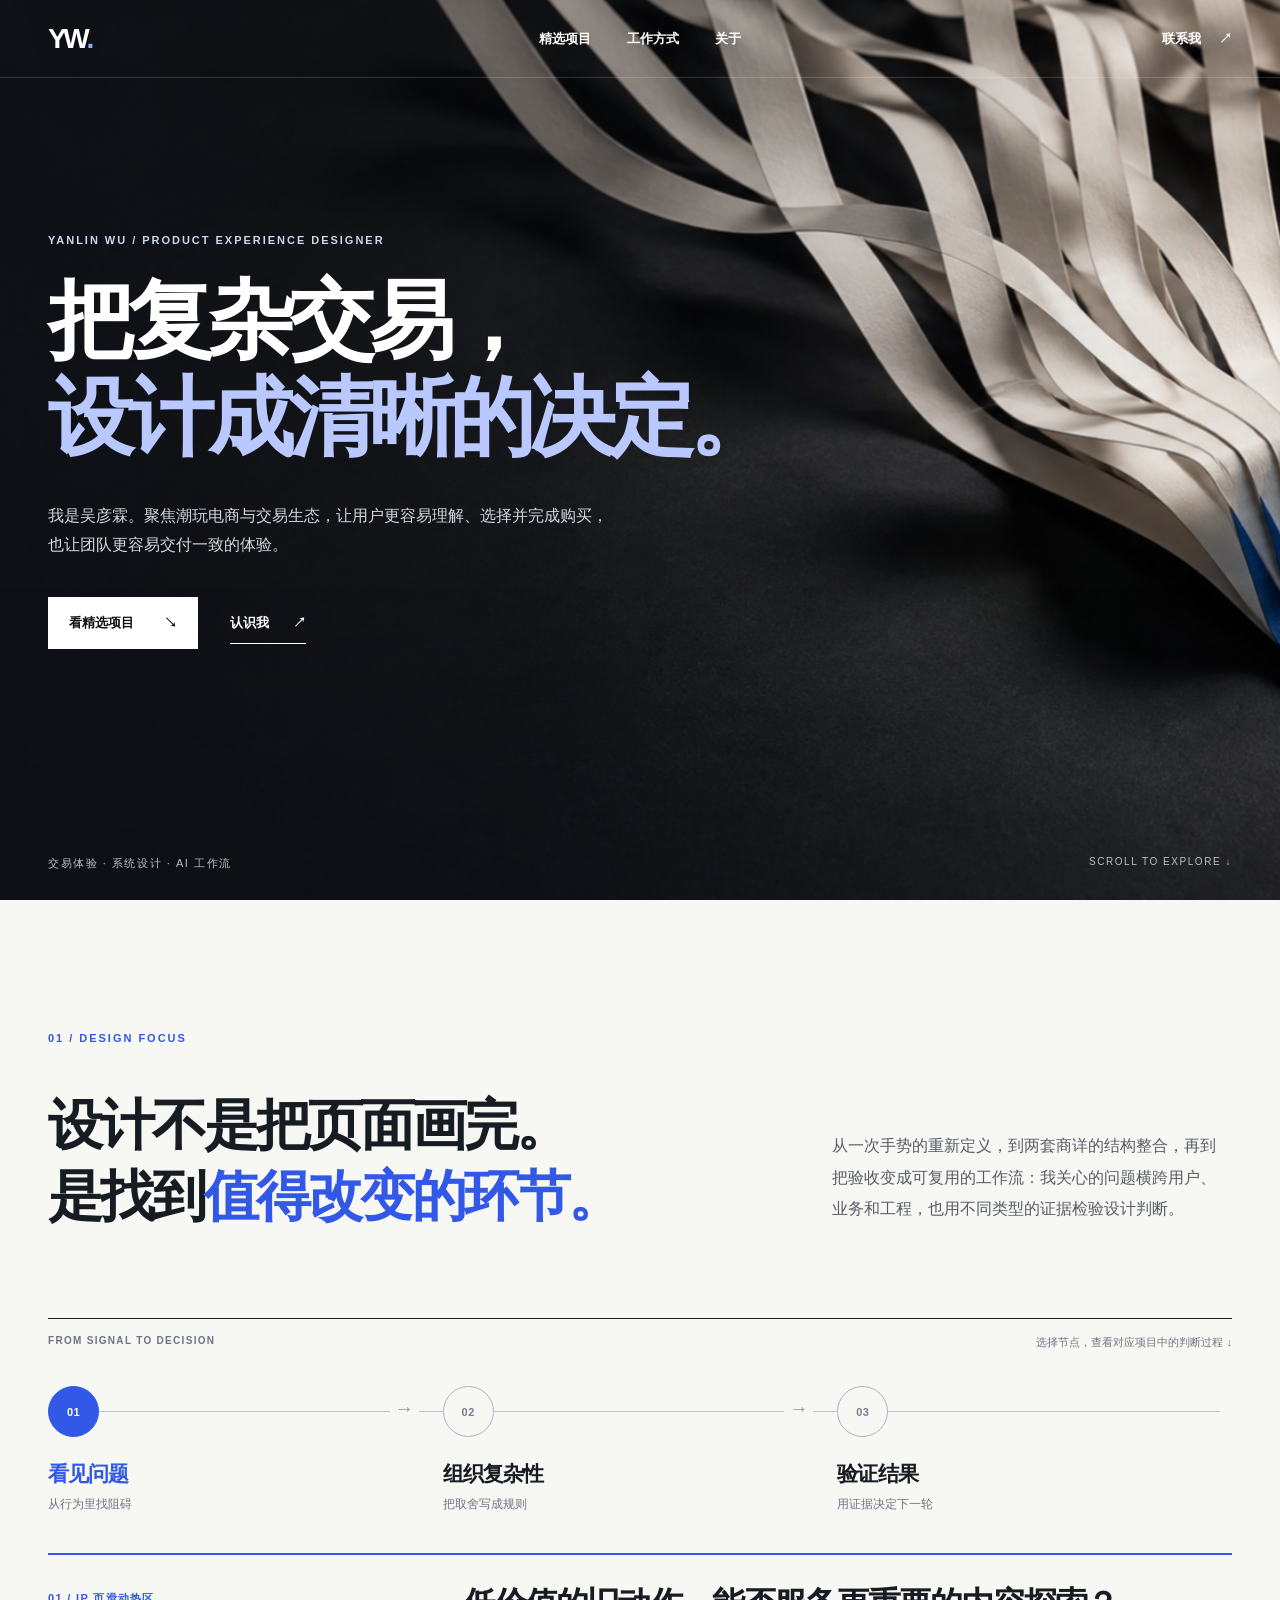
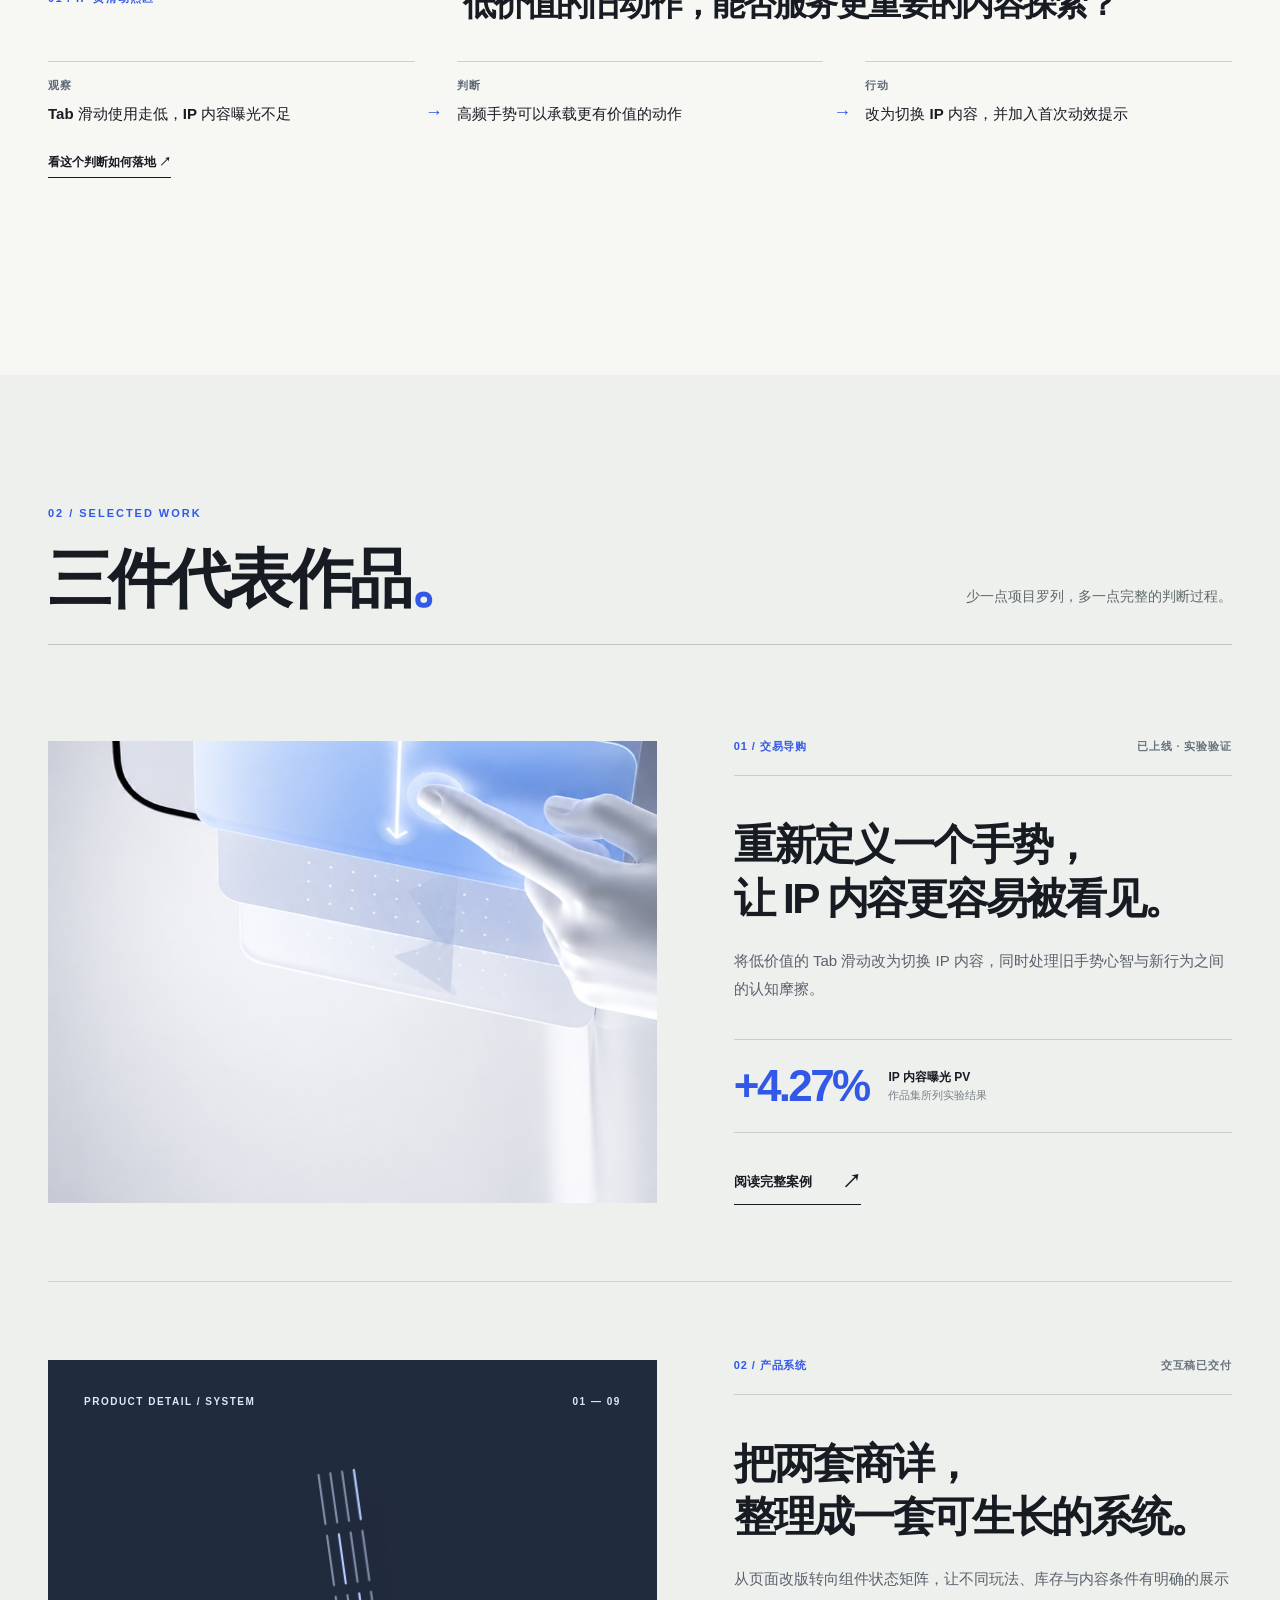
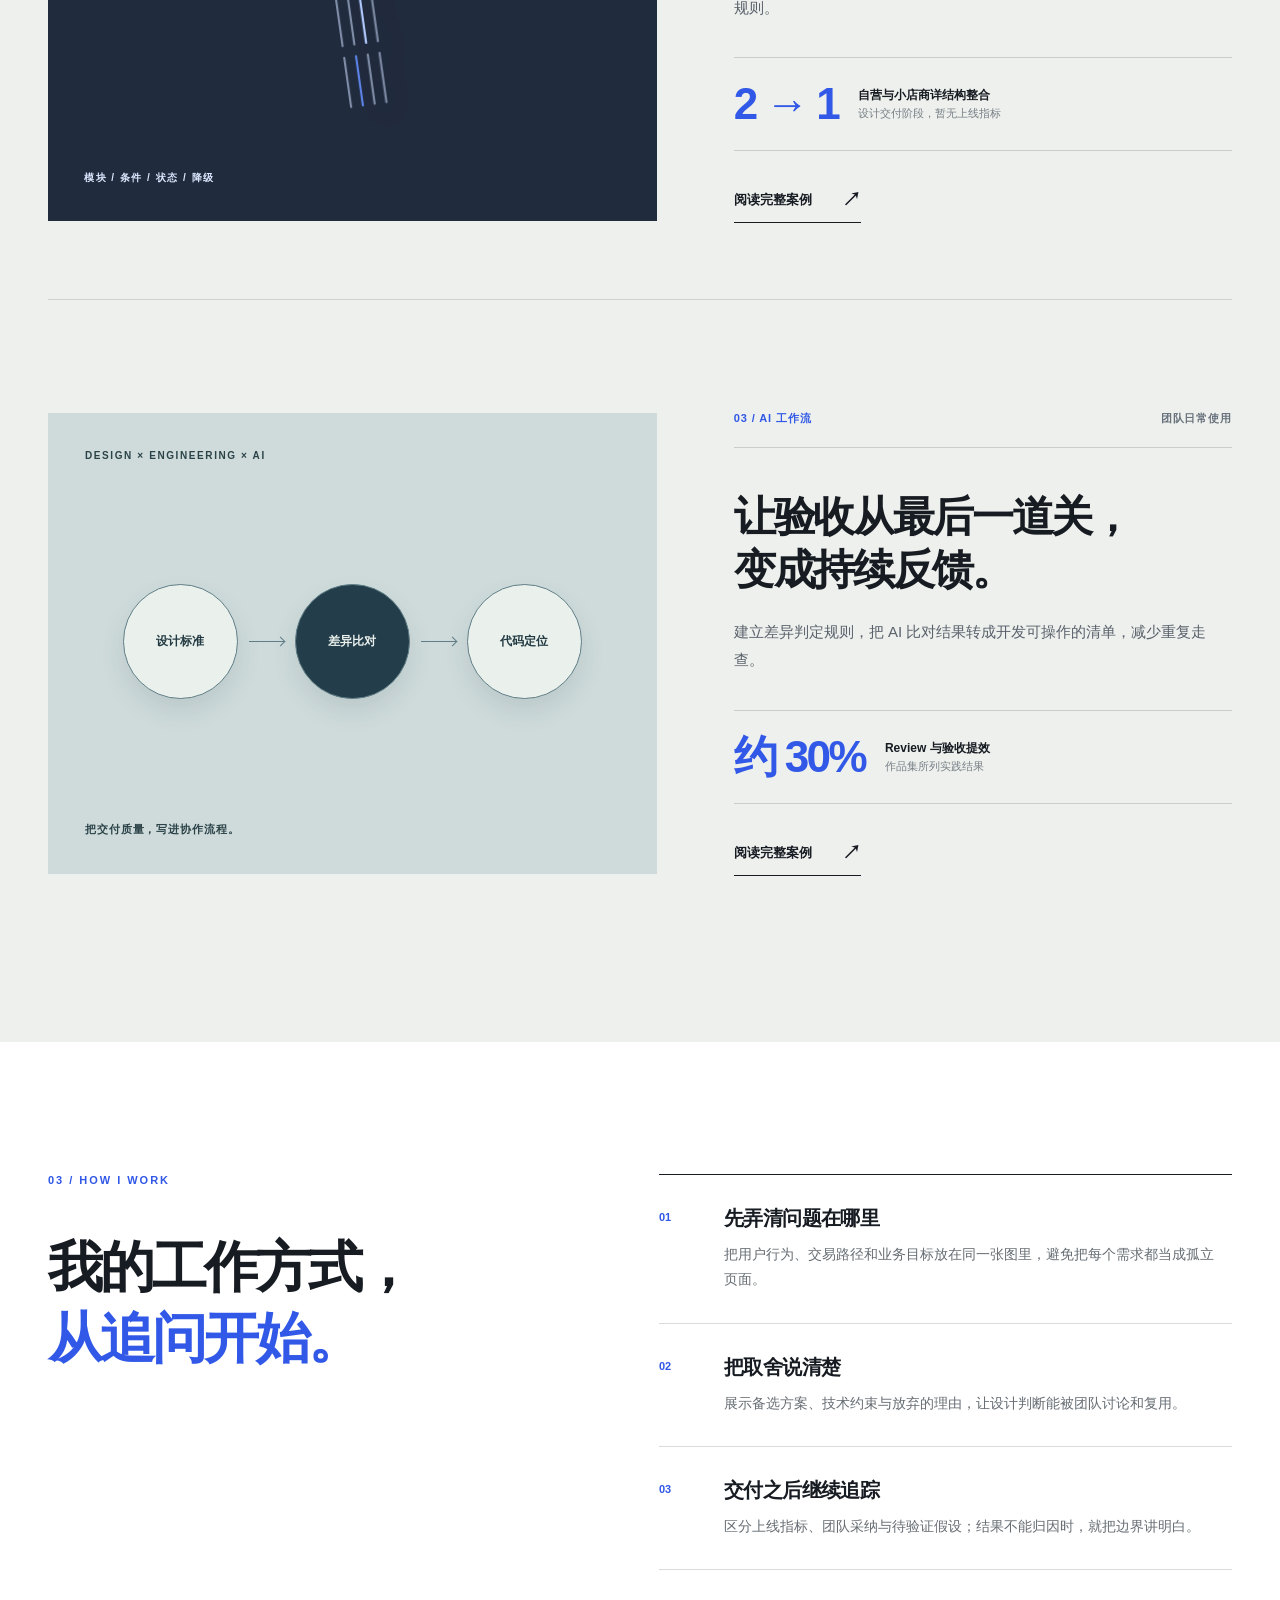
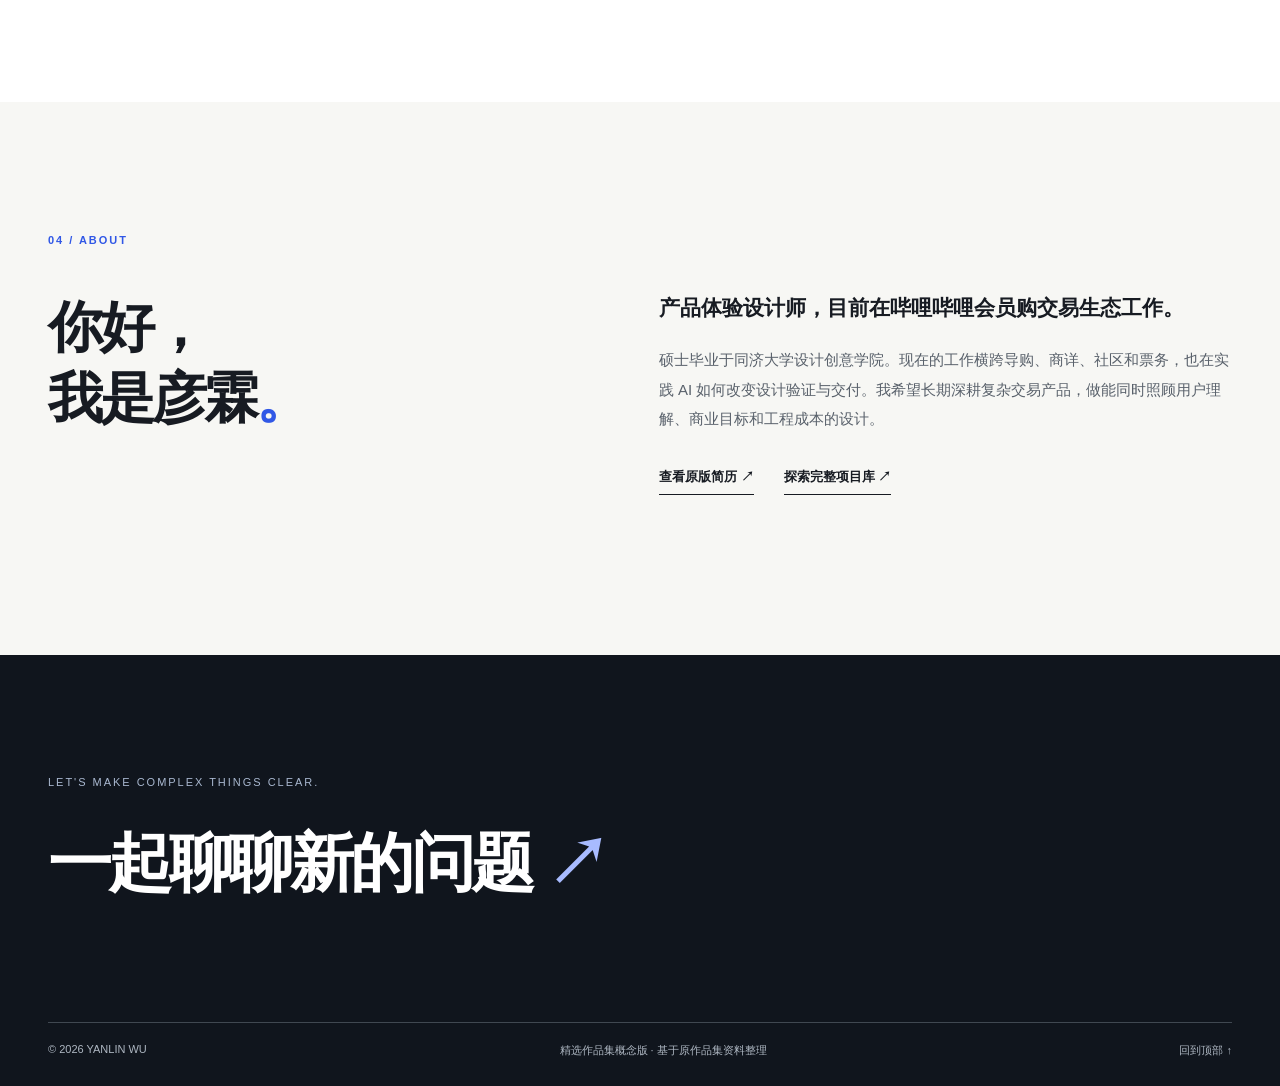
==== commit 6efba58e: "Add interactive design process flow" ====
--- a/index.html
+++ b/index.html
@@ -6,8 +6,8 @@
   <meta name="theme-color" content="#10151d">
   <meta name="description" content="吴彦霖，产品体验设计师。聚焦交易体验、复杂系统与 AI 工作流，用设计判断连接用户问题与业务结果。">
   <title>吴彦霖 Yanlin Wu — 产品体验设计师</title>
-  <link rel="stylesheet" href="styles.css?v=2">
-  <script defer src="main.js"></script>
+  <link rel="stylesheet" href="styles.css?v=3">
+  <script defer src="main.js?v=3"></script>
 </head>
 <body>
   <a class="skip-link" href="#main">跳到内容</a>
@@ -42,8 +42,30 @@
         <h2 id="intro-title">设计不是把页面画完。<br>是找到<span class="blue">值得改变的环节。</span></h2>
         <p>从一次手势的重新定义，到两套商详的结构整合，再到把验收变成可复用的工作流：我关心的问题横跨用户、业务和工程，也用不同类型的证据检验设计判断。</p>
       </div>
-      <div class="focus-line" aria-label="设计关注的三个层次">
-        <span>看见问题 <b>01</b></span><span>组织复杂性 <b>02</b></span><span>验证结果 <b>03</b></span>
+      <div class="focus-flow" aria-label="从问题到验证的设计判断流程">
+        <div class="focus-flow-caption"><span>FROM SIGNAL TO DECISION</span><span>选择节点，查看对应项目中的判断过程 ↓</span></div>
+        <div class="focus-flow-track" role="group" aria-label="设计判断的三个阶段">
+          <button class="focus-step is-active" type="button" data-focus-step="0" aria-pressed="true" aria-controls="focus-panel-1"><span class="focus-step-node">01</span><strong>看见问题</strong><small>从行为里找阻碍</small></button>
+          <button class="focus-step" type="button" data-focus-step="1" aria-pressed="false" aria-controls="focus-panel-2"><span class="focus-step-node">02</span><strong>组织复杂性</strong><small>把取舍写成规则</small></button>
+          <button class="focus-step" type="button" data-focus-step="2" aria-pressed="false" aria-controls="focus-panel-3"><span class="focus-step-node">03</span><strong>验证结果</strong><small>用证据决定下一轮</small></button>
+        </div>
+        <div class="focus-flow-detail" aria-live="polite">
+          <section class="focus-panel" id="focus-panel-1" data-focus-panel="0" aria-label="看见问题的案例">
+            <div class="focus-panel-head"><span>01 / IP 页滑动热区</span><h3>低价值的旧动作，能否服务更重要的内容探索？</h3></div>
+            <div class="focus-panel-path" aria-label="看见问题的判断路径"><div><span>观察</span><p>Tab 滑动使用走低，IP 内容曝光不足</p></div><div><span>判断</span><p>高频手势可以承载更有价值的动作</p></div><div><span>行动</span><p>改为切换 IP 内容，并加入首次动效提示</p></div></div>
+            <a href="case.html?id=hotzone">看这个判断如何落地 <span aria-hidden="true">↗</span></a>
+          </section>
+          <section class="focus-panel" id="focus-panel-2" data-focus-panel="1" aria-label="组织复杂性的案例" hidden>
+            <div class="focus-panel-head"><span>02 / 商详结构整合</span><h3>两种交易模式，哪些规则应该共享？</h3></div>
+            <div class="focus-panel-path" aria-label="组织复杂性的判断路径"><div><span>观察</span><p>自营与小店结构不同，交易状态组合繁多</p></div><div><span>判断</span><p>统一信息骨架，保留必要的业务差异</p></div><div><span>交付</span><p>按条件装配模块，定义状态与降级矩阵</p></div></div>
+            <a href="case.html?id=pdp">看这个判断如何落地 <span aria-hidden="true">↗</span></a>
+          </section>
+          <section class="focus-panel" id="focus-panel-3" data-focus-panel="2" aria-label="验证结果的案例" hidden>
+            <div class="focus-panel-head"><span>03 / AI 验收工作流</span><h3>差异清单真正进入团队协作了吗？</h3></div>
+            <div class="focus-panel-path" aria-label="验证结果的判断路径"><div><span>观察</span><p>人工走查耗时，误报会削弱团队信任</p></div><div><span>验证</span><p>人工复核清单、修正规则，跟踪团队采用</p></div><div><span>结果</span><p>进入日常使用；Review 与验收约提效 30%</p></div></div>
+            <a href="case.html?id=aiqa">看这个判断如何落地 <span aria-hidden="true">↗</span></a>
+          </section>
+        </div>
       </div>
     </section>
 
--- a/styles.css
+++ b/styles.css
@@ -11,3 +11,35 @@
 @media(max-width:1000px){.wrap{width:min(calc(100% - 52px),var(--max))}.site-header{padding:0 26px}.work-item{gap:4%;grid-template-columns:1fr 1fr}.work-copy h3{font-size:38px}.work-proof strong{font-size:36px}.case-body{grid-template-columns:155px 1fr;gap:40px}}
 @media(max-width:700px){.wrap{width:calc(100% - 40px)}.site-header{height:64px;padding:0 20px;grid-template-columns:auto 1fr}.site-header nav{justify-content:end;gap:18px}.site-header nav a{font-size:11px}.site-header nav a:last-child{display:none}.header-contact{display:none}.wordmark{font-size:25px}.hero{height:100svh;min-height:660px}.hero-image{background-image:linear-gradient(90deg,rgba(16,21,29,.91),rgba(16,21,29,.48)),url('assets/hero-paper-flow.jpg');background-position:63% center}.hero-content{padding-top:29vh}.hero h1{font-size:clamp(39px,10vw,60px);line-height:1.16}.hero-intro{font-size:14px;line-height:1.8;max-width:430px;margin:24px 0 30px}.hero-eyebrow{font-size:9px;max-width:330px}.hero-bottom{font-size:9px}.hero-bottom span:last-child{display:none}.section-pad{padding-top:90px;padding-bottom:90px}.section-index{margin-bottom:28px}.intro-grid,.approach-grid,.about-grid{display:block}.intro-grid h2,.approach-grid h2,.about-grid h2{font-size:39px}.intro-grid p{margin-top:24px;font-size:14px}.focus-line{margin-top:55px}.focus-line span{font-size:11px}.focus-line span+span{padding-left:10px}.focus-line b{display:none}.section-heading{display:block}.section-heading h2{font-size:43px}.section-heading p{margin-top:20px;font-size:13px}.work-item{display:block;min-height:0;padding:52px 0 65px}.work-visual{aspect-ratio:1.2/1}.work-copy{padding-top:30px}.work-copy h3{font-size:36px;margin:28px 0 17px}.work-copy>p{font-size:14px;margin-bottom:25px}.work-meta{font-size:10px}.work-proof strong{font-size:34px}.work-link{margin-top:25px}.matrix-visual,.process-visual{padding:24px}.matrix-column i{height:30px}.process-flow{gap:5px}.process-flow span{width:75px;height:75px;font-size:10px}.process-flow i{width:17px}.approach-list{margin-top:45px}.about-grid>div{margin-top:30px}.about-grid p{font-size:14px}.about-grid .about-lead{font-size:19px}.footer{padding-top:78px}.footer-mail{margin-bottom:85px}.footer-bottom{flex-wrap:wrap;font-size:10px}.footer-bottom span:nth-child(2){display:none}.case-main{padding-top:64px}.case-hero{padding:50px 0}.case-back{margin-bottom:55px}.case-hero h1{font-size:47px}.case-deck{font-size:16px}.case-facts{margin-top:45px;display:grid;grid-template-columns:1fr 1fr}.case-fact{min-width:0;padding:16px 12px 0 0}.case-fact+.case-fact{border-left:0;padding-left:0}.case-fact:nth-child(even){padding-left:15px;border-left:1px solid var(--line)}.case-media img{max-height:450px}.case-media.matrix-case,.case-media.process-case{padding:30px 0}.case-body{display:block;padding-top:60px;padding-bottom:65px}.case-toc{position:static;display:flex;gap:18px;overflow-x:auto;padding-bottom:25px;border-bottom:1px solid var(--line);margin-bottom:60px}.case-toc .section-index{display:none}.case-toc a{white-space:nowrap}.case-prose section{padding-bottom:50px;margin-bottom:50px}.case-prose h2{font-size:31px}.case-prose p,.case-prose li{font-size:14px}.case-quote{font-size:21px}.case-result{padding:24px;gap:20px}.case-result strong{font-size:34px}.case-next .wrap{display:block}.case-next a{display:block;margin-top:20px}}
 @media(prefers-reduced-motion:reduce){html{scroll-behavior:auto}.reveal,.hero-image{animation:none}.reveal-scroll{opacity:1;transform:none;transition:none}.work-visual,.work-visual img,.button{transition:none}}
+
+/* Interactive design judgment flow */
+.focus-flow{margin-top:86px}
+.focus-flow-caption{display:flex;justify-content:space-between;gap:20px;border-top:1px solid var(--ink);padding-top:16px;color:#6c7581;font-size:10px;font-weight:700;letter-spacing:.13em}
+.focus-flow-caption span:last-child{font-size:11px;font-weight:500;letter-spacing:0}
+.focus-flow-track{position:relative;display:grid;grid-template-columns:repeat(3,minmax(0,1fr));margin-top:36px}
+.focus-flow-track::before{content:"";position:absolute;top:25px;left:0;right:12px;height:1px;background:#b9c2d0}
+.focus-step{position:relative;z-index:1;display:flex;align-items:flex-start;flex-direction:column;gap:0;min-width:0;padding:0 25px 0 0;border:0;background:transparent;color:var(--ink);text-align:left;cursor:pointer}
+.focus-step:not(:last-child)::after{content:"→";position:absolute;top:13px;right:24px;padding:0 5px;background:var(--paper);color:#8a97a8;font-size:19px;line-height:1}
+.focus-step-node{display:flex;align-items:center;justify-content:center;width:51px;height:51px;border:1px solid #a7b3c1;border-radius:50%;background:var(--paper);color:#737f8e;font-size:11px;font-weight:750;letter-spacing:.04em;transition:background .25s,color .25s,border-color .25s,transform .25s}
+.focus-step strong{display:block;margin-top:23px;font-size:21px;font-weight:680;letter-spacing:-.04em;transition:color .25s}
+.focus-step small{display:block;margin-top:7px;color:#6c7581;font-size:12px;line-height:1.5}
+.focus-step:hover .focus-step-node,.focus-step:focus-visible .focus-step-node{border-color:var(--blue);transform:scale(1.08)}
+.focus-step.is-active .focus-step-node{border-color:var(--blue);background:var(--blue);color:#fff}
+.focus-step.is-active strong{color:var(--blue)}
+.focus-step:focus-visible{outline:2px solid var(--blue);outline-offset:8px}
+.focus-flow-detail{min-height:290px;margin-top:40px;border-top:2px solid var(--blue);padding-top:27px}
+.focus-panel[hidden]{display:none}
+.focus-panel:not([hidden]){animation:focusReveal .28s ease both}
+.focus-panel-head{display:grid;grid-template-columns:33.33% 1fr;gap:20px;align-items:start}
+.focus-panel-head>span{padding-top:9px;color:var(--blue);font-size:11px;font-weight:750;letter-spacing:.12em}
+.focus-panel-head h3{max-width:810px;margin:0;font-size:clamp(24px,2.6vw,37px);font-weight:650;letter-spacing:-.055em;line-height:1.35}
+.focus-panel-path{display:grid;grid-template-columns:repeat(3,minmax(0,1fr));gap:42px;margin-top:34px}
+.focus-panel-path>div{position:relative;border-top:1px solid #c9d0d8;padding-top:13px}
+.focus-panel-path>div:not(:last-child)::after{content:"→";position:absolute;top:40px;right:-28px;color:var(--blue);font-size:18px}
+.focus-panel-path span{color:#5c6775;font-size:11px;font-weight:700;letter-spacing:.1em}
+.focus-panel-path p{max-width:340px;margin:9px 0 0;font-size:15px;font-weight:560;line-height:1.65}
+.focus-panel>a{display:inline-block;margin-top:27px;padding-bottom:6px;border-bottom:1px solid var(--ink);font-size:12px;font-weight:700}
+.focus-panel>a:hover{color:var(--blue);border-color:var(--blue)}
+@keyframes focusReveal{from{opacity:.3;transform:translateY(7px)}to{opacity:1;transform:translateY(0)}}
+@media(max-width:700px){.focus-flow{margin-top:55px}.focus-flow-caption{align-items:flex-start}.focus-flow-caption span:last-child{max-width:145px;text-align:right;line-height:1.5}.focus-flow-track{margin-top:27px}.focus-flow-track::before{top:21px;right:5px}.focus-step{padding-right:6px}.focus-step:not(:last-child)::after{top:12px;right:7px;font-size:15px}.focus-step-node{width:43px;height:43px;font-size:10px}.focus-step strong{margin-top:17px;font-size:14px;white-space:nowrap}.focus-step small{margin-top:5px;font-size:10px;line-height:1.45}.focus-flow-detail{min-height:0;margin-top:32px;padding-top:22px}.focus-panel-head{display:block}.focus-panel-head>span{display:block;padding-top:0;font-size:10px}.focus-panel-head h3{margin-top:13px;font-size:26px}.focus-panel-path{grid-template-columns:1fr;gap:14px;margin-top:27px}.focus-panel-path>div{padding:12px 0 9px 28px;border-top:0;border-left:1px solid #c9d0d8}.focus-panel-path>div:not(:last-child)::after{content:"↓";top:auto;bottom:-16px;right:auto;left:-7px;padding:2px 0;background:var(--paper);font-size:15px}.focus-panel-path p{font-size:14px;margin-top:4px}.focus-panel>a{margin-top:17px}}
+@media(prefers-reduced-motion:reduce){.focus-step-node{transition:none}.focus-panel:not([hidden]){animation:none}}
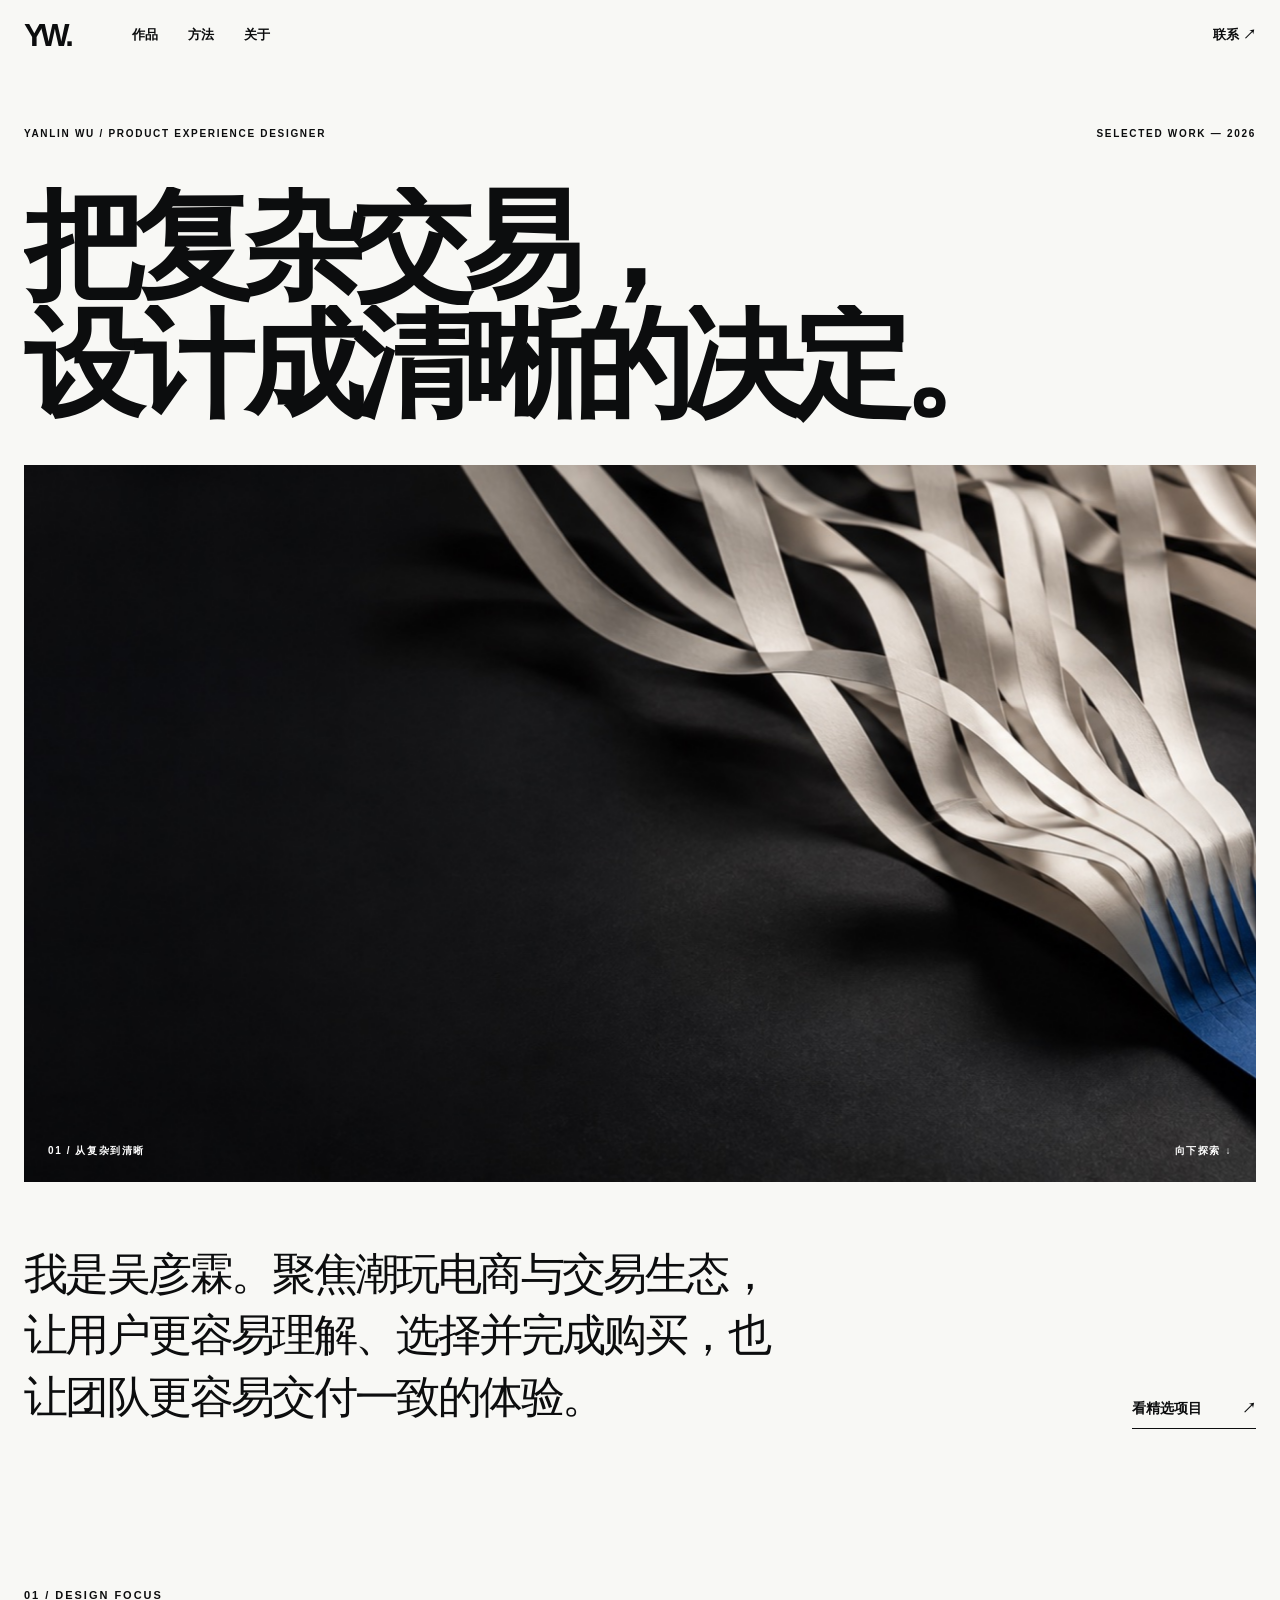
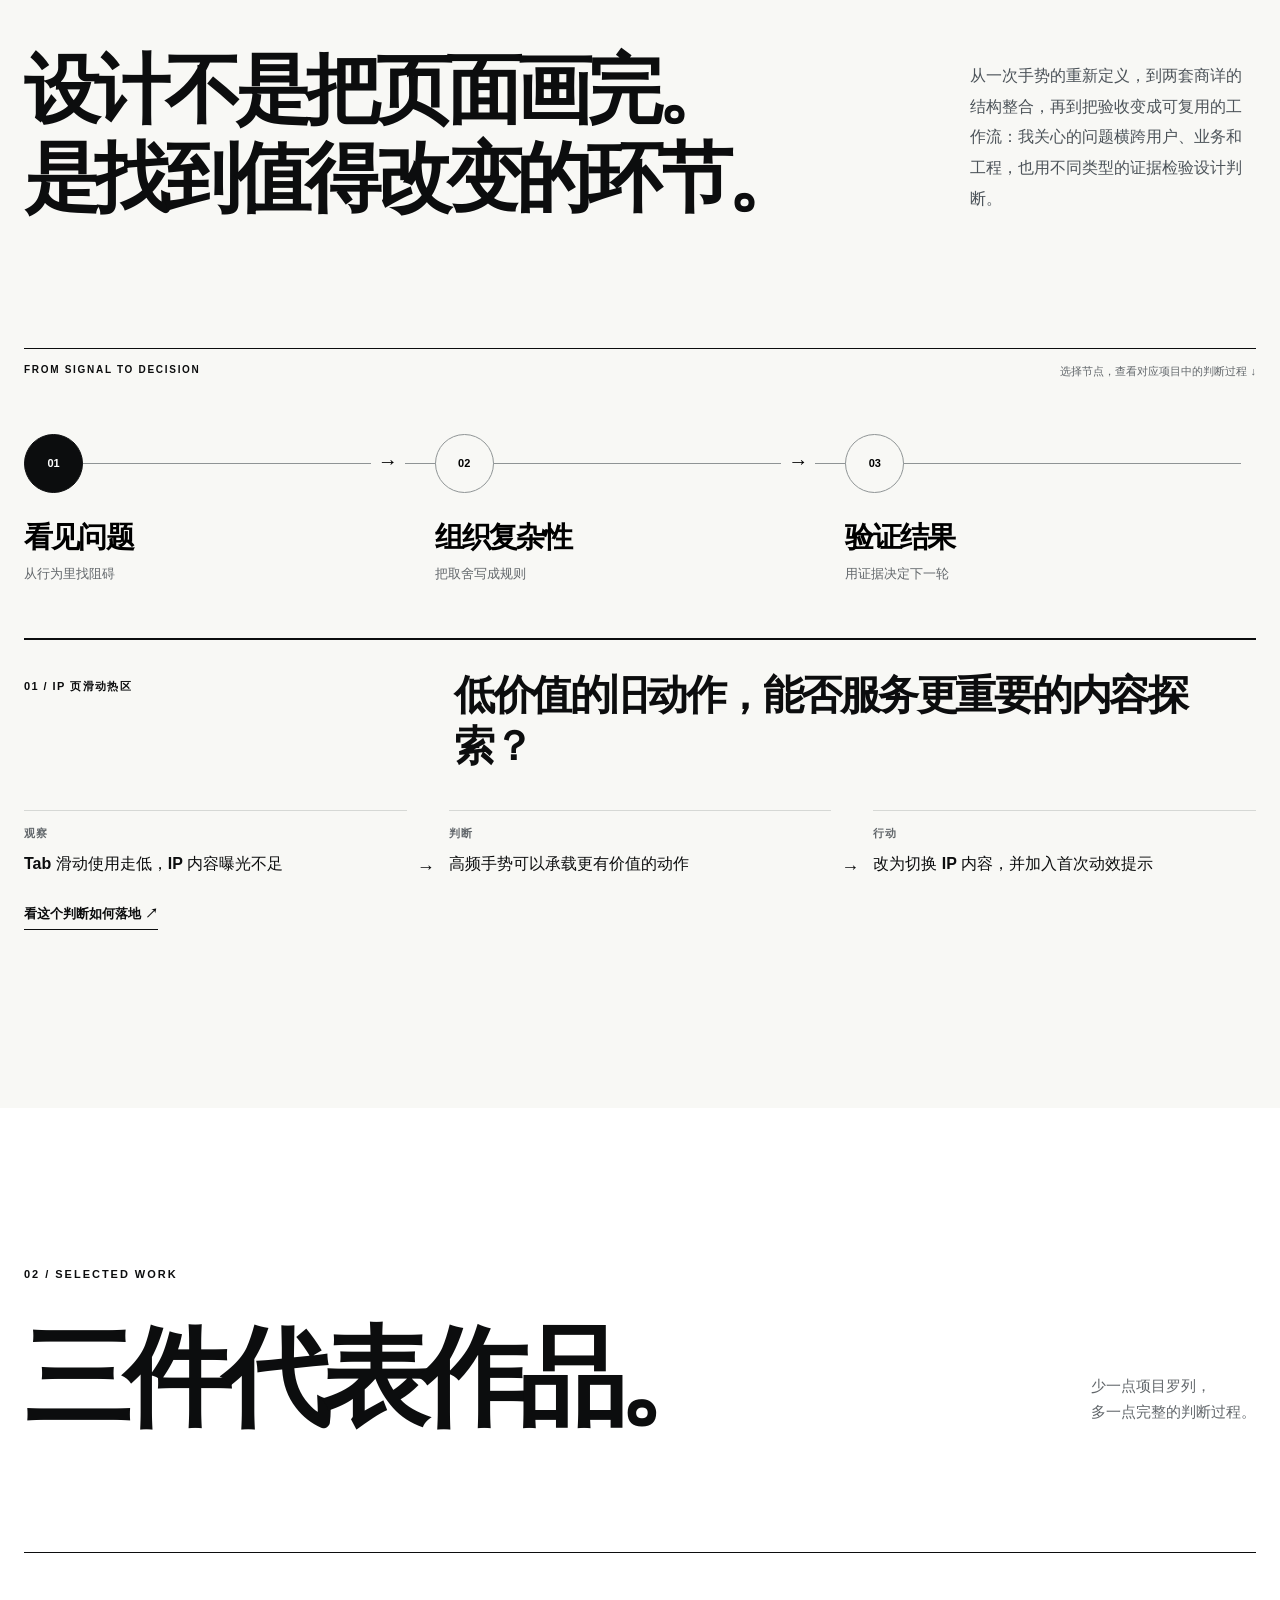
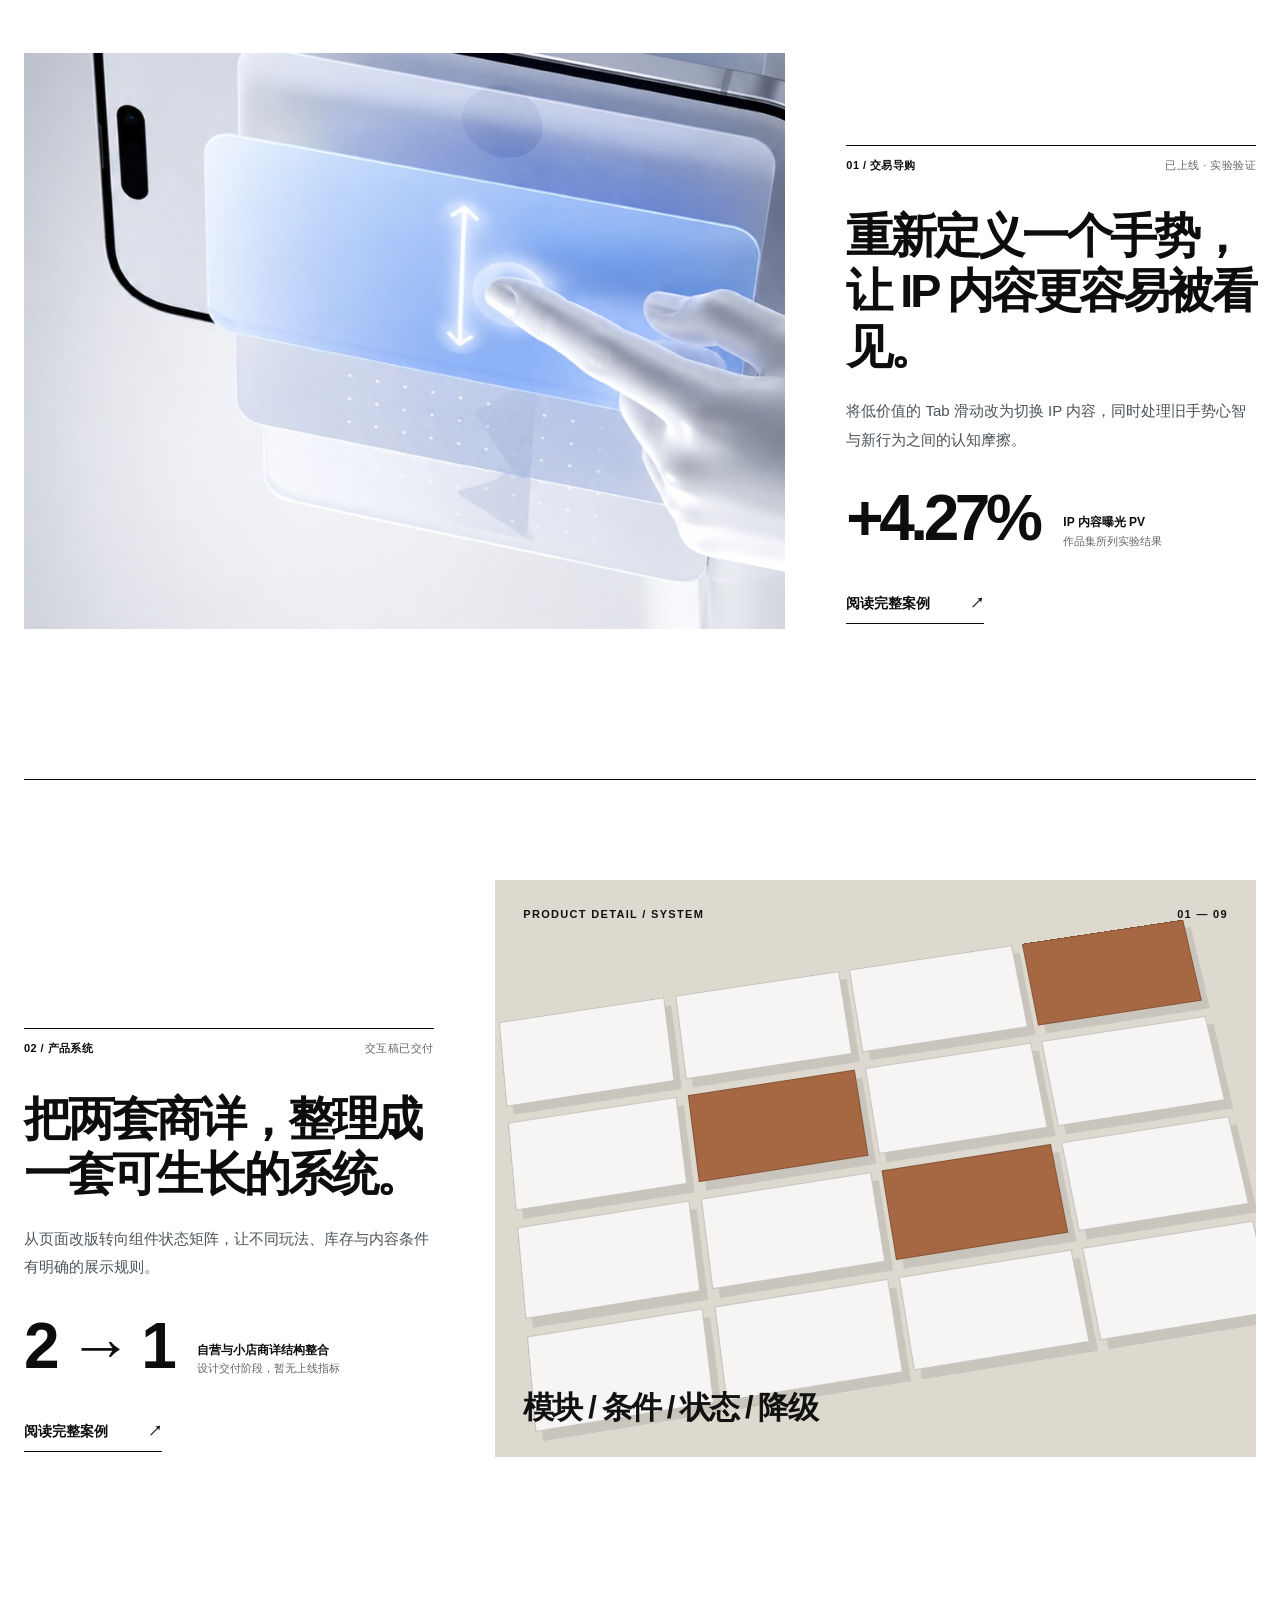
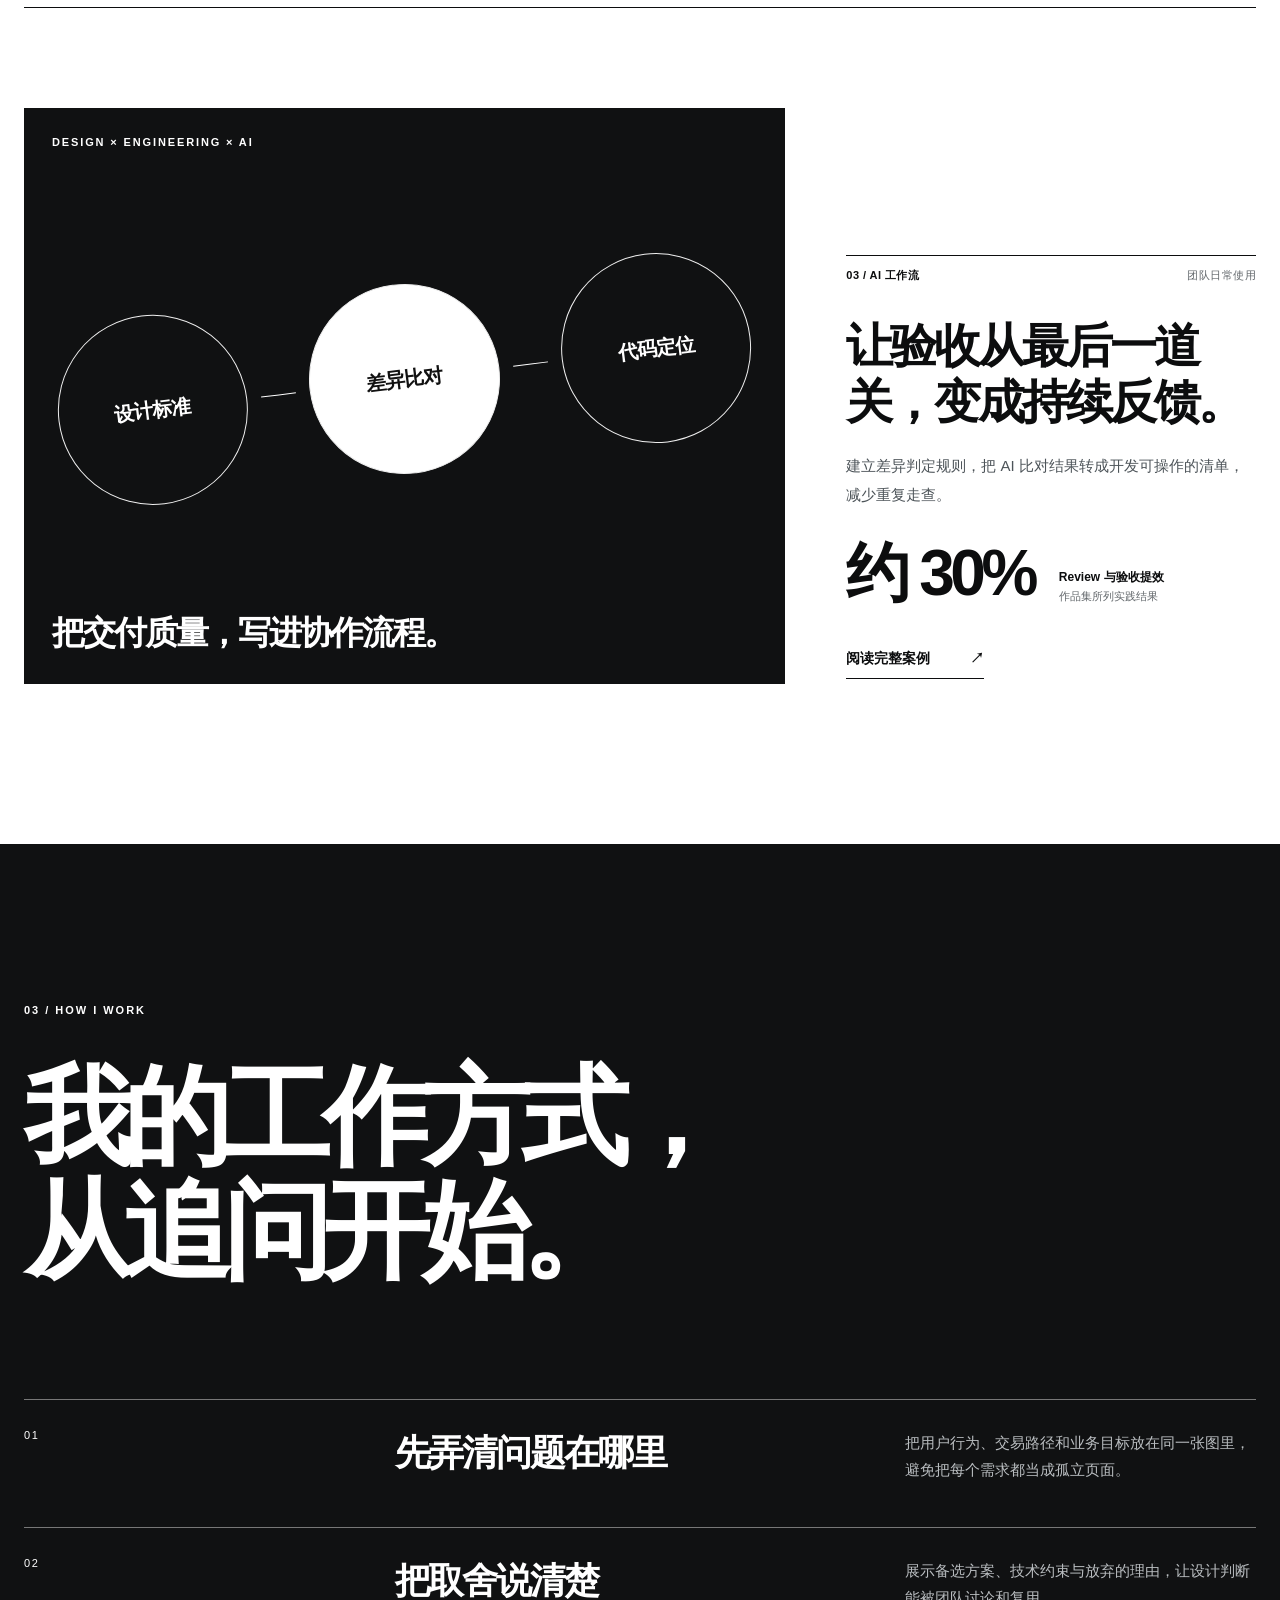
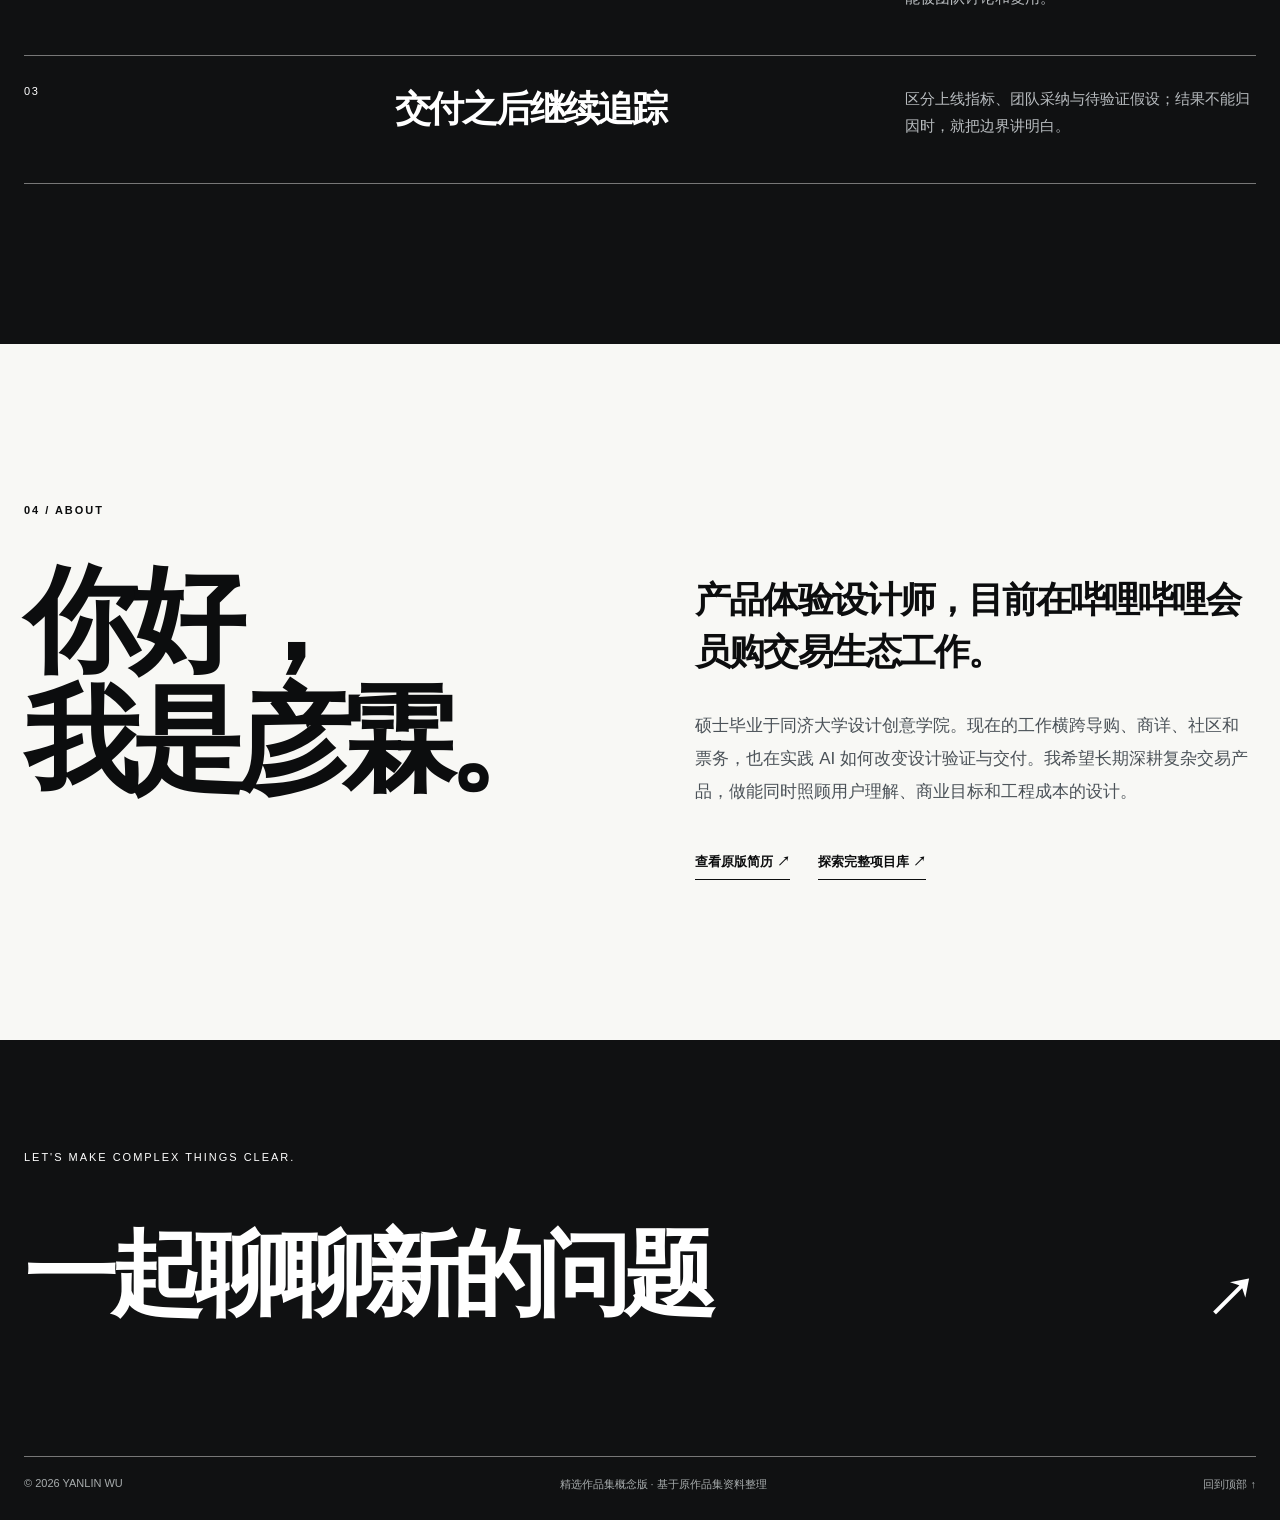
==== commit 7b5bc7b0: "Refresh portfolio with editorial motion design" ====
--- a/index.html
+++ b/index.html
@@ -3,45 +3,36 @@
 <head>
   <meta charset="utf-8">
   <meta name="viewport" content="width=device-width, initial-scale=1">
-  <meta name="theme-color" content="#10151d">
+  <meta name="theme-color" content="#f8f8f5">
   <meta name="description" content="吴彦霖，产品体验设计师。聚焦交易体验、复杂系统与 AI 工作流，用设计判断连接用户问题与业务结果。">
   <title>吴彦霖 Yanlin Wu — 产品体验设计师</title>
-  <link rel="stylesheet" href="styles.css?v=3">
-  <script defer src="main.js?v=3"></script>
+  <link rel="stylesheet" href="styles.css?v=4">
+  <script defer src="main.js?v=4"></script>
 </head>
 <body>
   <a class="skip-link" href="#main">跳到内容</a>
+  <div class="scroll-progress" aria-hidden="true"></div>
   <header class="site-header" id="top">
-    <a class="wordmark" href="index.html" aria-label="吴彦霖，返回首页">YW<span class="wordmark-dot">.</span></a>
-    <nav aria-label="主导航">
-      <a href="#work">精选项目</a>
-      <a href="#approach">工作方式</a>
-      <a href="#about">关于</a>
+    <a class="wordmark" href="#top" aria-label="吴彦霖，返回顶部">YW<span>.</span></a>
+    <nav class="site-nav" id="site-nav" aria-label="主导航">
+      <a href="#work">作品</a><a href="#approach">方法</a><a href="#about">关于</a><a class="nav-contact" href="mailto:ylwtj510@gmail.com">联系 ↗</a>
     </nav>
-    <a class="header-contact" href="mailto:ylwtj510@gmail.com">联系我 <span aria-hidden="true">↗</span></a>
+    <button class="nav-toggle" type="button" aria-expanded="false" aria-controls="site-nav" aria-label="打开导航"><span></span><span></span></button>
   </header>
 
   <main id="main">
     <section class="hero" aria-labelledby="hero-title">
-      <div class="hero-image" role="img" aria-label="IP 页手势交互项目的视觉设计"></div>
-      <div class="hero-content wrap">
-        <p class="eyebrow hero-eyebrow reveal">YANLIN WU / PRODUCT EXPERIENCE DESIGNER</p>
-        <h1 id="hero-title" class="reveal">把复杂交易，<br><em>设计成清晰的决定。</em></h1>
-        <p class="hero-intro reveal">我是吴彦霖。聚焦潮玩电商与交易生态，让用户更容易理解、选择并完成购买，也让团队更容易交付一致的体验。</p>
-        <div class="hero-actions reveal">
-          <a class="button button-light" href="#work">看精选项目 <span aria-hidden="true">↘</span></a>
-          <a class="text-link text-link-light" href="#about">认识我 <span aria-hidden="true">↗</span></a>
-        </div>
+      <div class="wrap hero-lead">
+        <div class="hero-meta"><span>YANLIN WU / PRODUCT EXPERIENCE DESIGNER</span><span>SELECTED WORK — 2026</span></div>
+        <h1 id="hero-title"><span class="hero-title-line">把复杂交易，</span><span class="hero-title-line">设计成清晰的决定<span class="hero-stop">。</span></span></h1>
       </div>
-      <div class="hero-bottom wrap"><span>交易体验 · 系统设计 · AI 工作流</span><span>SCROLL TO EXPLORE ↓</span></div>
+      <figure class="hero-visual"><img src="assets/hero-paper-flow.jpg" alt="许多纸带逐渐汇成一条清晰的蓝色路径" width="1920" height="822" fetchpriority="high"><figcaption><span>01 / 从复杂到清晰</span><span>向下探索 ↓</span></figcaption></figure>
+      <div class="wrap hero-tail"><p>我是吴彦霖。聚焦潮玩电商与交易生态，让用户更容易理解、选择并完成购买，也让团队更容易交付一致的体验。</p><a class="inline-link" href="#work">看精选项目 <span aria-hidden="true">↗</span></a></div>
     </section>
 
     <section class="intro-section section-pad wrap" aria-labelledby="intro-title">
       <div class="section-index">01 / DESIGN FOCUS</div>
-      <div class="intro-grid">
-        <h2 id="intro-title">设计不是把页面画完。<br>是找到<span class="blue">值得改变的环节。</span></h2>
-        <p>从一次手势的重新定义，到两套商详的结构整合，再到把验收变成可复用的工作流：我关心的问题横跨用户、业务和工程，也用不同类型的证据检验设计判断。</p>
-      </div>
+      <div class="intro-grid"><h2 id="intro-title">设计不是把页面画完。<br>是找到值得改变的环节。</h2><p>从一次手势的重新定义，到两套商详的结构整合，再到把验收变成可复用的工作流：我关心的问题横跨用户、业务和工程，也用不同类型的证据检验设计判断。</p></div>
       <div class="focus-flow" aria-label="从问题到验证的设计判断流程">
         <div class="focus-flow-caption"><span>FROM SIGNAL TO DECISION</span><span>选择节点，查看对应项目中的判断过程 ↓</span></div>
         <div class="focus-flow-track" role="group" aria-label="设计判断的三个阶段">
@@ -50,46 +41,24 @@
           <button class="focus-step" type="button" data-focus-step="2" aria-pressed="false" aria-controls="focus-panel-3"><span class="focus-step-node">03</span><strong>验证结果</strong><small>用证据决定下一轮</small></button>
         </div>
         <div class="focus-flow-detail" aria-live="polite">
-          <section class="focus-panel" id="focus-panel-1" data-focus-panel="0" aria-label="看见问题的案例">
-            <div class="focus-panel-head"><span>01 / IP 页滑动热区</span><h3>低价值的旧动作，能否服务更重要的内容探索？</h3></div>
-            <div class="focus-panel-path" aria-label="看见问题的判断路径"><div><span>观察</span><p>Tab 滑动使用走低，IP 内容曝光不足</p></div><div><span>判断</span><p>高频手势可以承载更有价值的动作</p></div><div><span>行动</span><p>改为切换 IP 内容，并加入首次动效提示</p></div></div>
-            <a href="case.html?id=hotzone">看这个判断如何落地 <span aria-hidden="true">↗</span></a>
-          </section>
-          <section class="focus-panel" id="focus-panel-2" data-focus-panel="1" aria-label="组织复杂性的案例" hidden>
-            <div class="focus-panel-head"><span>02 / 商详结构整合</span><h3>两种交易模式，哪些规则应该共享？</h3></div>
-            <div class="focus-panel-path" aria-label="组织复杂性的判断路径"><div><span>观察</span><p>自营与小店结构不同，交易状态组合繁多</p></div><div><span>判断</span><p>统一信息骨架，保留必要的业务差异</p></div><div><span>交付</span><p>按条件装配模块，定义状态与降级矩阵</p></div></div>
-            <a href="case.html?id=pdp">看这个判断如何落地 <span aria-hidden="true">↗</span></a>
-          </section>
-          <section class="focus-panel" id="focus-panel-3" data-focus-panel="2" aria-label="验证结果的案例" hidden>
-            <div class="focus-panel-head"><span>03 / AI 验收工作流</span><h3>差异清单真正进入团队协作了吗？</h3></div>
-            <div class="focus-panel-path" aria-label="验证结果的判断路径"><div><span>观察</span><p>人工走查耗时，误报会削弱团队信任</p></div><div><span>验证</span><p>人工复核清单、修正规则，跟踪团队采用</p></div><div><span>结果</span><p>进入日常使用；Review 与验收约提效 30%</p></div></div>
-            <a href="case.html?id=aiqa">看这个判断如何落地 <span aria-hidden="true">↗</span></a>
-          </section>
+          <section class="focus-panel" id="focus-panel-1" data-focus-panel="0" aria-label="看见问题的案例"><div class="focus-panel-head"><span>01 / IP 页滑动热区</span><h3>低价值的旧动作，能否服务更重要的内容探索？</h3></div><div class="focus-panel-path" aria-label="看见问题的判断路径"><div><span>观察</span><p>Tab 滑动使用走低，IP 内容曝光不足</p></div><div><span>判断</span><p>高频手势可以承载更有价值的动作</p></div><div><span>行动</span><p>改为切换 IP 内容，并加入首次动效提示</p></div></div><a href="case.html?id=hotzone">看这个判断如何落地 <span aria-hidden="true">↗</span></a></section>
+          <section class="focus-panel" id="focus-panel-2" data-focus-panel="1" aria-label="组织复杂性的案例" hidden><div class="focus-panel-head"><span>02 / 商详结构整合</span><h3>两种交易模式，哪些规则应该共享？</h3></div><div class="focus-panel-path" aria-label="组织复杂性的判断路径"><div><span>观察</span><p>自营与小店结构不同，交易状态组合繁多</p></div><div><span>判断</span><p>统一信息骨架，保留必要的业务差异</p></div><div><span>交付</span><p>按条件装配模块，定义状态与降级矩阵</p></div></div><a href="case.html?id=pdp">看这个判断如何落地 <span aria-hidden="true">↗</span></a></section>
+          <section class="focus-panel" id="focus-panel-3" data-focus-panel="2" aria-label="验证结果的案例" hidden><div class="focus-panel-head"><span>03 / AI 验收工作流</span><h3>差异清单真正进入团队协作了吗？</h3></div><div class="focus-panel-path" aria-label="验证结果的判断路径"><div><span>观察</span><p>人工走查耗时，误报会削弱团队信任</p></div><div><span>验证</span><p>人工复核清单、修正规则，跟踪团队采用</p></div><div><span>结果</span><p>进入日常使用；Review 与验收约提效 30%</p></div></div><a href="case.html?id=aiqa">看这个判断如何落地 <span aria-hidden="true">↗</span></a></section>
         </div>
       </div>
     </section>
 
     <section class="work-section section-pad" id="work" aria-labelledby="work-title">
-      <div class="wrap">
-        <div class="section-heading"><div><div class="section-index">02 / SELECTED WORK</div><h2 id="work-title">三件代表作品<span class="blue">。</span></h2></div><p>少一点项目罗列，多一点完整的判断过程。</p></div>
-        <article class="work-item work-feature reveal-scroll">
-          <a class="work-visual image-visual" href="case.html?id=hotzone" aria-label="阅读 IP 页滑动热区案例"><img src="assets/ip-hotzone-cover.jpg" alt="IP 页左右滑动交互的视觉呈现" loading="lazy"></a>
-          <div class="work-copy"><div class="work-meta"><span>01 / 交易导购</span><span>已上线 · 实验验证</span></div><h3>重新定义一个手势，<br>让 IP 内容更容易被看见。</h3><p>将低价值的 Tab 滑动改为切换 IP 内容，同时处理旧手势心智与新行为之间的认知摩擦。</p><div class="work-proof"><strong>+4.27%</strong><span>IP 内容曝光 PV<br><small>作品集所列实验结果</small></span></div><a class="work-link" href="case.html?id=hotzone">阅读完整案例 <span aria-hidden="true">↗</span></a></div>
-        </article>
-        <article class="work-item reveal-scroll">
-          <a class="work-visual matrix-visual" href="case.html?id=pdp" aria-label="阅读商详结构整合案例"><div class="matrix-top"><span>PRODUCT DETAIL / SYSTEM</span><span>01 — 09</span></div><div class="matrix-board" aria-hidden="true"><div class="matrix-column"><i></i><i></i><i></i><i></i></div><div class="matrix-column"><i></i><i></i><i></i><i></i></div><div class="matrix-column"><i></i><i></i><i></i><i></i></div><div class="matrix-column"><i></i><i></i><i></i><i></i></div></div><div class="matrix-bottom">模块 / 条件 / 状态 / 降级</div></a>
-          <div class="work-copy"><div class="work-meta"><span>02 / 产品系统</span><span>交互稿已交付</span></div><h3>把两套商详，<br>整理成一套可生长的系统。</h3><p>从页面改版转向组件状态矩阵，让不同玩法、库存与内容条件有明确的展示规则。</p><div class="work-proof work-proof-text"><strong>2 → 1</strong><span>自营与小店商详结构整合<br><small>设计交付阶段，暂无上线指标</small></span></div><a class="work-link" href="case.html?id=pdp">阅读完整案例 <span aria-hidden="true">↗</span></a></div>
-        </article>
-        <article class="work-item reveal-scroll">
-          <a class="work-visual process-visual" href="case.html?id=aiqa" aria-label="阅读 AI 验收工作流案例"><div class="process-top">DESIGN × ENGINEERING × AI</div><div class="process-flow" aria-hidden="true"><span>设计标准</span><i></i><span>差异比对</span><i></i><span>代码定位</span></div><div class="process-caption">把交付质量，写进协作流程。</div></a>
-          <div class="work-copy"><div class="work-meta"><span>03 / AI 工作流</span><span>团队日常使用</span></div><h3>让验收从最后一道关，<br>变成持续反馈。</h3><p>建立差异判定规则，把 AI 比对结果转成开发可操作的清单，减少重复走查。</p><div class="work-proof"><strong>约 30%</strong><span>Review 与验收提效<br><small>作品集所列实践结果</small></span></div><a class="work-link" href="case.html?id=aiqa">阅读完整案例 <span aria-hidden="true">↗</span></a></div>
-        </article>
+      <div class="wrap"><div class="section-index">02 / SELECTED WORK</div><div class="section-heading"><h2 id="work-title">三件代表作品<span>。</span></h2><p>少一点项目罗列，<br>多一点完整的判断过程。</p></div>
+        <article class="work-item work-feature reveal-scroll"><a class="work-visual image-visual" href="case.html?id=hotzone" aria-label="阅读 IP 页滑动热区案例"><img src="assets/ip-hotzone-cover.jpg" alt="IP 页左右滑动交互的视觉呈现" loading="lazy"><span class="visual-cta">查看项目 ↗</span></a><div class="work-copy"><div class="work-meta"><span>01 / 交易导购</span><span>已上线 · 实验验证</span></div><h3>重新定义一个手势，让 IP 内容更容易被看见。</h3><p>将低价值的 Tab 滑动改为切换 IP 内容，同时处理旧手势心智与新行为之间的认知摩擦。</p><div class="work-proof"><strong>+4.27%</strong><span>IP 内容曝光 PV<br><small>作品集所列实验结果</small></span></div><a class="work-link" href="case.html?id=hotzone">阅读完整案例 <span aria-hidden="true">↗</span></a></div></article>
+        <article class="work-item work-reverse reveal-scroll"><a class="work-visual matrix-visual" href="case.html?id=pdp" aria-label="阅读商详结构整合案例"><div class="matrix-top"><span>PRODUCT DETAIL / SYSTEM</span><span>01 — 09</span></div><div class="matrix-board" aria-hidden="true"><div class="matrix-column"><i></i><i></i><i></i><i></i></div><div class="matrix-column"><i></i><i></i><i></i><i></i></div><div class="matrix-column"><i></i><i></i><i></i><i></i></div><div class="matrix-column"><i></i><i></i><i></i><i></i></div></div><div class="matrix-bottom">模块 / 条件 / 状态 / 降级</div><span class="visual-cta">查看项目 ↗</span></a><div class="work-copy"><div class="work-meta"><span>02 / 产品系统</span><span>交互稿已交付</span></div><h3>把两套商详，整理成一套可生长的系统。</h3><p>从页面改版转向组件状态矩阵，让不同玩法、库存与内容条件有明确的展示规则。</p><div class="work-proof"><strong>2 → 1</strong><span>自营与小店商详结构整合<br><small>设计交付阶段，暂无上线指标</small></span></div><a class="work-link" href="case.html?id=pdp">阅读完整案例 <span aria-hidden="true">↗</span></a></div></article>
+        <article class="work-item reveal-scroll"><a class="work-visual process-visual" href="case.html?id=aiqa" aria-label="阅读 AI 验收工作流案例"><div class="process-top">DESIGN × ENGINEERING × AI</div><div class="process-flow" aria-hidden="true"><span>设计标准</span><i></i><span>差异比对</span><i></i><span>代码定位</span></div><div class="process-caption">把交付质量，写进协作流程。</div><span class="visual-cta">查看项目 ↗</span></a><div class="work-copy"><div class="work-meta"><span>03 / AI 工作流</span><span>团队日常使用</span></div><h3>让验收从最后一道关，变成持续反馈。</h3><p>建立差异判定规则，把 AI 比对结果转成开发可操作的清单，减少重复走查。</p><div class="work-proof"><strong>约 30%</strong><span>Review 与验收提效<br><small>作品集所列实践结果</small></span></div><a class="work-link" href="case.html?id=aiqa">阅读完整案例 <span aria-hidden="true">↗</span></a></div></article>
       </div>
     </section>
 
-    <section class="approach-section section-pad" id="approach" aria-labelledby="approach-title"><div class="wrap approach-grid"><div><div class="section-index">03 / HOW I WORK</div><h2 id="approach-title">我的工作方式，<br><span class="blue">从追问开始。</span></h2></div><div class="approach-list"><div><span>01</span><h3>先弄清问题在哪里</h3><p>把用户行为、交易路径和业务目标放在同一张图里，避免把每个需求都当成孤立页面。</p></div><div><span>02</span><h3>把取舍说清楚</h3><p>展示备选方案、技术约束与放弃的理由，让设计判断能被团队讨论和复用。</p></div><div><span>03</span><h3>交付之后继续追踪</h3><p>区分上线指标、团队采纳与待验证假设；结果不能归因时，就把边界讲明白。</p></div></div></div></section>
+    <section class="approach-section section-pad" id="approach" aria-labelledby="approach-title"><div class="wrap"><div class="section-index">03 / HOW I WORK</div><h2 id="approach-title">我的工作方式，<br>从追问开始。</h2><div class="approach-list"><div><span>01</span><h3>先弄清问题在哪里</h3><p>把用户行为、交易路径和业务目标放在同一张图里，避免把每个需求都当成孤立页面。</p></div><div><span>02</span><h3>把取舍说清楚</h3><p>展示备选方案、技术约束与放弃的理由，让设计判断能被团队讨论和复用。</p></div><div><span>03</span><h3>交付之后继续追踪</h3><p>区分上线指标、团队采纳与待验证假设；结果不能归因时，就把边界讲明白。</p></div></div></div></section>
 
-    <section class="about-section section-pad wrap" id="about" aria-labelledby="about-title"><div class="section-index">04 / ABOUT</div><div class="about-grid"><h2 id="about-title">你好，<br>我是彦霖<span class="blue">。</span></h2><div><p class="about-lead">产品体验设计师，目前在哔哩哔哩会员购交易生态工作。</p><p>硕士毕业于同济大学设计创意学院。现在的工作横跨导购、商详、社区和票务，也在实践 AI 如何改变设计验证与交付。我希望长期深耕复杂交易产品，做能同时照顾用户理解、商业目标和工程成本的设计。</p><div class="about-links"><a href="https://ylwjojo.github.io/portfolio/resume.html" target="_blank" rel="noopener noreferrer">查看原版简历 ↗</a><a href="https://ylwjojo.github.io/portfolio/index.html" target="_blank" rel="noopener noreferrer">探索完整项目库 ↗</a></div></div></div></section>
+    <section class="about-section section-pad wrap" id="about" aria-labelledby="about-title"><div class="section-index">04 / ABOUT</div><div class="about-grid"><h2 id="about-title">你好，<br>我是彦霖<span>。</span></h2><div><p class="about-lead">产品体验设计师，目前在哔哩哔哩会员购交易生态工作。</p><p>硕士毕业于同济大学设计创意学院。现在的工作横跨导购、商详、社区和票务，也在实践 AI 如何改变设计验证与交付。我希望长期深耕复杂交易产品，做能同时照顾用户理解、商业目标和工程成本的设计。</p><div class="about-links"><a href="https://ylwjojo.github.io/portfolio/resume.html" target="_blank" rel="noopener noreferrer">查看原版简历 ↗</a><a href="https://ylwjojo.github.io/portfolio/index.html" target="_blank" rel="noopener noreferrer">探索完整项目库 ↗</a></div></div></div></section>
 
     <footer class="footer"><div class="wrap"><p class="footer-kicker">LET'S MAKE COMPLEX THINGS CLEAR.</p><a class="footer-mail" href="mailto:ylwtj510@gmail.com">一起聊聊新的问题 <span aria-hidden="true">↗</span></a><div class="footer-bottom"><span>© 2026 YANLIN WU</span><span>精选作品集概念版 · 基于原作品集资料整理</span><a href="#top">回到顶部 ↑</a></div></div></footer>
   </main>
--- a/styles.css
+++ b/styles.css
@@ -1,45 +1,15 @@
-:root{--ink:#171b22;--muted:#656b73;--paper:#f7f7f4;--line:#d9dcd9;--blue:#3158e6;--dark:#10151d;--max:1320px}
-*{box-sizing:border-box}html{scroll-behavior:smooth}body{margin:0;background:var(--paper);color:var(--ink);font-family:Inter,-apple-system,BlinkMacSystemFont,"PingFang SC","Microsoft YaHei",sans-serif;-webkit-font-smoothing:antialiased}a{color:inherit;text-decoration:none}button{font:inherit}img{display:block;max-width:100%}::selection{background:#aebeff;color:#111} .wrap{width:min(calc(100% - 96px),var(--max));margin-inline:auto}.skip-link{position:fixed;top:-100px;left:16px;z-index:1000;background:#fff;color:#000;padding:12px}.skip-link:focus{top:16px}.blue{color:var(--blue)}
-.site-header{height:78px;position:fixed;top:0;left:0;right:0;z-index:50;display:grid;grid-template-columns:1fr auto 1fr;align-items:center;padding:0 48px;color:#fff;border-bottom:1px solid rgba(255,255,255,.16);transition:background .35s,color .35s,border-color .35s,box-shadow .35s}.site-header.scrolled,.case-page .site-header{background:rgba(247,247,244,.96);backdrop-filter:blur(14px);color:var(--ink);border-color:var(--line)}.site-header nav{display:flex;align-items:center;gap:36px}.site-header nav a,.header-contact{font-size:13px;font-weight:600;transition:opacity .2s}.site-header nav a:hover,.header-contact:hover{opacity:.55}.wordmark{font-size:28px;font-weight:800;letter-spacing:-.12em;line-height:1;width:max-content}.wordmark-dot{color:#8eabff;letter-spacing:0}.header-contact{justify-self:end}.header-contact span{margin-left:14px}
-.hero{height:max(750px,100svh);min-height:700px;position:relative;overflow:hidden;background:var(--dark);color:#fff}.hero-image{position:absolute;inset:0;background-image:linear-gradient(90deg,rgba(16,21,29,.48) 0%,rgba(16,21,29,.20) 55%,rgba(16,21,29,0) 100%),url('assets/hero-paper-flow.jpg');background-size:cover;background-position:center;transform:scale(1.045);animation:heroScale 1.6s cubic-bezier(.2,.7,.2,1) both}.hero:after{content:"";position:absolute;inset:0;background:linear-gradient(0deg,rgba(16,21,29,.35),transparent 35%);pointer-events:none}.hero-content{position:relative;z-index:2;padding-top:clamp(200px,26vh,280px)}.eyebrow,.section-index{font-size:11px;font-weight:700;letter-spacing:.18em;text-transform:uppercase}.hero-eyebrow{color:#cdd7ee;margin:0 0 26px}.hero h1{font-size:clamp(48px,6.7vw,104px);letter-spacing:-.068em;line-height:1.13;margin:0;max-width:1050px;font-weight:690}.hero h1 em{font-style:normal;color:#b9c9ff}.hero-intro{max-width:560px;color:#d3d8e2;font-size:16px;line-height:1.85;margin:35px 0 37px}.hero-actions{display:flex;align-items:center;gap:32px}.button{display:inline-flex;align-items:center;justify-content:space-between;gap:30px;min-height:52px;padding:0 21px;font-size:13px;font-weight:650;transition:transform .25s,background .25s,color .25s}.button:hover{transform:translateY(-3px)}.button-light{background:#fff;color:#111}.button-light:hover{background:#cad6ff}.text-link{font-size:13px;font-weight:650;border-bottom:1px solid currentColor;padding:11px 0}.text-link span{padding-left:20px}.text-link-light{color:#fff}.hero-bottom{position:absolute;z-index:2;left:0;right:0;bottom:29px;display:flex;justify-content:space-between;gap:20px;color:#b9c0cb;font-size:11px;letter-spacing:.14em}.hero-bottom span:last-child{font-size:10px}
-.section-pad{padding-top:132px;padding-bottom:132px}.section-index{color:var(--blue);margin-bottom:46px}.intro-grid{display:grid;grid-template-columns:1.25fr .75fr;gap:10%;align-items:end}.intro-grid h2,.approach-grid h2,.about-grid h2{font-size:clamp(36px,4.3vw,64px);line-height:1.29;letter-spacing:-.055em;margin:0;font-weight:660}.intro-grid p{font-size:16px;line-height:1.95;color:#555d66;max-width:480px;margin:0 0 8px}.focus-line{display:grid;grid-template-columns:repeat(3,1fr);margin-top:86px;border-top:1px solid var(--ink)}.focus-line span{padding:22px 15px 0 0;font-size:13px;font-weight:700;display:flex;justify-content:space-between}.focus-line span+span{border-left:1px solid var(--line);padding-left:22px}.focus-line b{font-size:11px;color:#88909c}
-.work-section{background:#eef0ed}.section-heading{display:flex;justify-content:space-between;align-items:end;gap:40px;border-bottom:1px solid #bec5c3;padding-bottom:30px;margin-bottom:18px}.section-heading .section-index{margin-bottom:25px}.section-heading h2{font-size:clamp(40px,5vw,72px);letter-spacing:-.06em;line-height:1.1;margin:0}.section-heading p{margin:0 0 8px;color:#606a6b;font-size:14px}.work-item{display:grid;grid-template-columns:1.1fr .9fr;gap:6.5%;align-items:center;padding:76px 0;border-bottom:1px solid #cdd2cf;min-height:610px}.work-item:last-child{border-bottom:0;padding-bottom:0}.work-visual{display:flex;overflow:hidden;position:relative;aspect-ratio:1.32/1;background:#dce5ee;transition:transform .45s cubic-bezier(.2,.7,.2,1),box-shadow .45s}.work-visual:hover{transform:translateY(-7px);box-shadow:0 24px 46px rgba(12,22,35,.14)}.image-visual img{width:100%;height:100%;object-fit:cover;object-position:68% center;transition:transform .7s}.image-visual:hover img{transform:scale(1.04)}.work-copy{max-width:520px}.work-meta{display:flex;justify-content:space-between;gap:20px;align-items:center;font-size:11px;letter-spacing:.08em;font-weight:650;color:#68727c;border-bottom:1px solid #c9ceca;padding-bottom:21px}.work-meta span:first-child{color:var(--blue)}.work-copy h3{font-size:clamp(32px,3.3vw,52px);letter-spacing:-.055em;line-height:1.26;margin:42px 0 22px;font-weight:660}.work-copy>p{font-size:15px;line-height:1.9;color:#59616b;margin:0 0 35px}.work-proof{display:flex;align-items:center;gap:20px;padding:24px 0;border-top:1px solid #c9ceca;border-bottom:1px solid #c9ceca}.work-proof strong{font-size:44px;color:var(--blue);letter-spacing:-.06em;line-height:1}.work-proof span{font-size:12px;line-height:1.5;font-weight:650}.work-proof small{font-weight:400;color:#777f86;font-size:11px}.work-link{display:inline-flex;align-items:center;gap:30px;margin-top:36px;border-bottom:1px solid var(--ink);padding:0 0 9px;font-size:13px;font-weight:700}.work-link span{font-size:19px;transition:transform .2s}.work-link:hover span{transform:translate(3px,-3px)}
-.matrix-visual{background:#212b3e;color:#dce8ff;flex-direction:column;justify-content:space-between;padding:36px}.matrix-top,.matrix-bottom{display:flex;justify-content:space-between;letter-spacing:.15em;font-size:10px;font-weight:750}.matrix-board{display:grid;grid-template-columns:repeat(4,1fr);gap:9px;transform:rotate(-8deg) scale(1.08);filter:drop-shadow(18px 24px 18px rgba(0,0,0,.18));max-width:520px;margin:auto}.matrix-column{display:grid;grid-template-rows:repeat(4,1fr);gap:9px}.matrix-column i{height:48px;border:1px solid rgba(210,225,255,.5);background:rgba(177,204,255,.08);border-radius:2px}.matrix-column:nth-child(2) i:nth-child(2),.matrix-column:nth-child(3) i:nth-child(3),.matrix-column:nth-child(4) i:nth-child(1){background:#b2caff;border-color:#b2caff}.matrix-column:nth-child(2) i:nth-child(4){background:#5c82e6;border-color:#5c82e6}.process-visual{background:#cfdbdb;display:flex;flex-direction:column;justify-content:space-between;padding:37px}.process-top{font-size:10px;letter-spacing:.16em;font-weight:750;color:#2b4348}.process-flow{display:flex;align-items:center;justify-content:center;gap:11px;color:#243b43}.process-flow span{display:flex;align-items:center;justify-content:center;text-align:center;width:115px;height:115px;border-radius:50%;border:1px solid #607e86;background:#eaf1ed;font-size:12px;font-weight:700;box-shadow:0 12px 25px rgba(46,75,79,.12)}.process-flow span:nth-of-type(2){background:#243d4a;color:#eaf1ed}.process-flow i{display:block;width:35px;border-top:1px solid #607e86;position:relative}.process-flow i:after{content:"";position:absolute;right:0;top:-4px;width:6px;height:6px;border-right:1px solid #607e86;border-top:1px solid #607e86;transform:rotate(45deg)}.process-caption{font-size:11px;font-weight:700;letter-spacing:.08em;color:#2b4348}
-.approach-section{background:#fff}.approach-grid{display:grid;grid-template-columns:.9fr 1.1fr;gap:12%}.approach-list{border-top:1px solid var(--ink)}.approach-list>div{display:grid;grid-template-columns:45px 1fr;column-gap:20px;padding:30px 0;border-bottom:1px solid var(--line)}.approach-list span{font-size:11px;color:var(--blue);font-weight:700;padding-top:6px}.approach-list h3{font-size:20px;letter-spacing:-.03em;margin:0 0 10px}.approach-list p{grid-column:2;font-size:14px;line-height:1.8;color:#666d73;margin:0;max-width:500px}.about-section{padding-bottom:160px}.about-grid{display:grid;grid-template-columns:.9fr 1.1fr;gap:12%}.about-grid>div{max-width:590px}.about-grid p{font-size:15px;line-height:1.95;color:#59616b}.about-grid .about-lead{font-size:21px;font-weight:620;line-height:1.5;color:var(--ink);margin:0 0 22px}.about-links{display:flex;flex-wrap:wrap;gap:30px;margin-top:35px}.about-links a{font-size:13px;font-weight:650;border-bottom:1px solid var(--ink);padding-bottom:8px}.footer{background:var(--dark);color:#fff;padding:110px 0 28px}.footer-kicker{font-size:11px;letter-spacing:.18em;color:#a9b8d0}.footer-mail{display:block;width:max-content;max-width:100%;font-size:clamp(34px,5vw,75px);letter-spacing:-.055em;font-weight:650;margin:32px 0 115px}.footer-mail span{color:#a8bbff}.footer-bottom{display:flex;justify-content:space-between;gap:20px;border-top:1px solid #404851;padding-top:20px;color:#aeb7c2;font-size:11px}
-.case-page{background:#f8f8f5}.case-main{padding-top:78px}.case-hero{padding:85px 0 70px;border-bottom:1px solid var(--line)}.case-back{font-size:12px;color:#606a73;display:inline-flex;align-items:center;gap:13px;margin-bottom:85px;font-weight:700}.case-back:hover{color:var(--blue)}.case-kicker{color:var(--blue);font-size:11px;font-weight:750;letter-spacing:.15em}.case-hero h1{font-size:clamp(48px,6.6vw,96px);line-height:1.13;letter-spacing:-.065em;font-weight:660;margin:25px 0 35px;max-width:1100px}.case-deck{font-size:20px;line-height:1.7;color:#4d5660;max-width:740px;margin:0}.case-facts{display:flex;flex-wrap:wrap;gap:0;border-top:1px solid var(--line);margin-top:65px}.case-fact{min-width:180px;flex:1;padding:22px 28px 0 0;display:flex;flex-direction:column;gap:12px}.case-fact+.case-fact{border-left:1px solid var(--line);padding-left:28px}.case-fact span{font-size:11px;letter-spacing:.1em;color:#6f7880}.case-fact strong{font-size:14px;font-weight:650}.case-media{margin:0 auto;padding:0;background:#e9ebeb}.case-media img{width:100%;max-height:690px;object-fit:cover;object-position:center}.case-media.matrix-case,.case-media.process-case{padding:70px 0}.case-media .work-visual{width:min(calc(100% - 48px),1050px);margin:auto;aspect-ratio:1.8/1}.case-body{display:grid;grid-template-columns:200px minmax(0,770px);justify-content:space-between;gap:80px;padding-top:110px;padding-bottom:130px}.case-toc{position:sticky;top:115px;align-self:start;display:grid;gap:16px}.case-toc .section-index{margin-bottom:12px}.case-toc a{color:#748089;font-size:12px}.case-toc a:hover{color:var(--blue)}.case-prose section{padding-bottom:70px;margin-bottom:70px;border-bottom:1px solid var(--line);scroll-margin-top:120px}.case-prose section:last-child{margin-bottom:0}.case-prose .section-index{margin-bottom:23px}.case-prose h2{font-size:clamp(30px,3.2vw,44px);letter-spacing:-.04em;line-height:1.3;margin:0 0 24px}.case-prose h3{font-size:17px;margin:32px 0 8px}.case-prose p,.case-prose li{font-size:15px;line-height:2;color:#515c66}.case-prose ul{padding-left:22px}.case-quote{font-size:26px;line-height:1.5;font-weight:590;letter-spacing:-.03em;border-left:3px solid var(--blue);padding-left:25px;margin:40px 0}.case-result{display:flex;flex-wrap:wrap;gap:35px;background:#e8ecff;padding:34px 38px;margin:32px 0}.case-result strong{font-size:40px;color:var(--blue);letter-spacing:-.05em}.case-result span{display:block;font-size:12px;color:#4f5968;margin-top:4px}.case-note{font-size:12px!important;color:#7a838b!important}.case-next{background:#e9eeea;padding:80px 0}.case-next .wrap{display:flex;align-items:end;justify-content:space-between;gap:30px}.case-next span{font-size:11px;color:var(--blue);font-weight:700;letter-spacing:.13em}.case-next a{font-size:clamp(27px,3.3vw,46px);letter-spacing:-.05em;font-weight:660}.case-next a:hover{color:var(--blue)}
-.reveal{animation:rise .8s both}.hero-eyebrow{animation-delay:.1s}.hero h1{animation-delay:.22s}.hero-intro{animation-delay:.34s}.hero-actions{animation-delay:.45s}.reveal-scroll{opacity:1;transform:none;transition:opacity .8s,transform .8s}.reveal-scroll.in-view{opacity:1;transform:none}@keyframes rise{from{opacity:1;transform:translateY(24px)}to{opacity:1;transform:translateY(0)}}@keyframes heroScale{from{opacity:.7;transform:scale(1.08)}to{opacity:1;transform:scale(1.045)}}
-@media(max-width:1000px){.wrap{width:min(calc(100% - 52px),var(--max))}.site-header{padding:0 26px}.work-item{gap:4%;grid-template-columns:1fr 1fr}.work-copy h3{font-size:38px}.work-proof strong{font-size:36px}.case-body{grid-template-columns:155px 1fr;gap:40px}}
-@media(max-width:700px){.wrap{width:calc(100% - 40px)}.site-header{height:64px;padding:0 20px;grid-template-columns:auto 1fr}.site-header nav{justify-content:end;gap:18px}.site-header nav a{font-size:11px}.site-header nav a:last-child{display:none}.header-contact{display:none}.wordmark{font-size:25px}.hero{height:100svh;min-height:660px}.hero-image{background-image:linear-gradient(90deg,rgba(16,21,29,.91),rgba(16,21,29,.48)),url('assets/hero-paper-flow.jpg');background-position:63% center}.hero-content{padding-top:29vh}.hero h1{font-size:clamp(39px,10vw,60px);line-height:1.16}.hero-intro{font-size:14px;line-height:1.8;max-width:430px;margin:24px 0 30px}.hero-eyebrow{font-size:9px;max-width:330px}.hero-bottom{font-size:9px}.hero-bottom span:last-child{display:none}.section-pad{padding-top:90px;padding-bottom:90px}.section-index{margin-bottom:28px}.intro-grid,.approach-grid,.about-grid{display:block}.intro-grid h2,.approach-grid h2,.about-grid h2{font-size:39px}.intro-grid p{margin-top:24px;font-size:14px}.focus-line{margin-top:55px}.focus-line span{font-size:11px}.focus-line span+span{padding-left:10px}.focus-line b{display:none}.section-heading{display:block}.section-heading h2{font-size:43px}.section-heading p{margin-top:20px;font-size:13px}.work-item{display:block;min-height:0;padding:52px 0 65px}.work-visual{aspect-ratio:1.2/1}.work-copy{padding-top:30px}.work-copy h3{font-size:36px;margin:28px 0 17px}.work-copy>p{font-size:14px;margin-bottom:25px}.work-meta{font-size:10px}.work-proof strong{font-size:34px}.work-link{margin-top:25px}.matrix-visual,.process-visual{padding:24px}.matrix-column i{height:30px}.process-flow{gap:5px}.process-flow span{width:75px;height:75px;font-size:10px}.process-flow i{width:17px}.approach-list{margin-top:45px}.about-grid>div{margin-top:30px}.about-grid p{font-size:14px}.about-grid .about-lead{font-size:19px}.footer{padding-top:78px}.footer-mail{margin-bottom:85px}.footer-bottom{flex-wrap:wrap;font-size:10px}.footer-bottom span:nth-child(2){display:none}.case-main{padding-top:64px}.case-hero{padding:50px 0}.case-back{margin-bottom:55px}.case-hero h1{font-size:47px}.case-deck{font-size:16px}.case-facts{margin-top:45px;display:grid;grid-template-columns:1fr 1fr}.case-fact{min-width:0;padding:16px 12px 0 0}.case-fact+.case-fact{border-left:0;padding-left:0}.case-fact:nth-child(even){padding-left:15px;border-left:1px solid var(--line)}.case-media img{max-height:450px}.case-media.matrix-case,.case-media.process-case{padding:30px 0}.case-body{display:block;padding-top:60px;padding-bottom:65px}.case-toc{position:static;display:flex;gap:18px;overflow-x:auto;padding-bottom:25px;border-bottom:1px solid var(--line);margin-bottom:60px}.case-toc .section-index{display:none}.case-toc a{white-space:nowrap}.case-prose section{padding-bottom:50px;margin-bottom:50px}.case-prose h2{font-size:31px}.case-prose p,.case-prose li{font-size:14px}.case-quote{font-size:21px}.case-result{padding:24px;gap:20px}.case-result strong{font-size:34px}.case-next .wrap{display:block}.case-next a{display:block;margin-top:20px}}
-@media(prefers-reduced-motion:reduce){html{scroll-behavior:auto}.reveal,.hero-image{animation:none}.reveal-scroll{opacity:1;transform:none;transition:none}.work-visual,.work-visual img,.button{transition:none}}
-
-/* Interactive design judgment flow */
-.focus-flow{margin-top:86px}
-.focus-flow-caption{display:flex;justify-content:space-between;gap:20px;border-top:1px solid var(--ink);padding-top:16px;color:#6c7581;font-size:10px;font-weight:700;letter-spacing:.13em}
-.focus-flow-caption span:last-child{font-size:11px;font-weight:500;letter-spacing:0}
-.focus-flow-track{position:relative;display:grid;grid-template-columns:repeat(3,minmax(0,1fr));margin-top:36px}
-.focus-flow-track::before{content:"";position:absolute;top:25px;left:0;right:12px;height:1px;background:#b9c2d0}
-.focus-step{position:relative;z-index:1;display:flex;align-items:flex-start;flex-direction:column;gap:0;min-width:0;padding:0 25px 0 0;border:0;background:transparent;color:var(--ink);text-align:left;cursor:pointer}
-.focus-step:not(:last-child)::after{content:"→";position:absolute;top:13px;right:24px;padding:0 5px;background:var(--paper);color:#8a97a8;font-size:19px;line-height:1}
-.focus-step-node{display:flex;align-items:center;justify-content:center;width:51px;height:51px;border:1px solid #a7b3c1;border-radius:50%;background:var(--paper);color:#737f8e;font-size:11px;font-weight:750;letter-spacing:.04em;transition:background .25s,color .25s,border-color .25s,transform .25s}
-.focus-step strong{display:block;margin-top:23px;font-size:21px;font-weight:680;letter-spacing:-.04em;transition:color .25s}
-.focus-step small{display:block;margin-top:7px;color:#6c7581;font-size:12px;line-height:1.5}
-.focus-step:hover .focus-step-node,.focus-step:focus-visible .focus-step-node{border-color:var(--blue);transform:scale(1.08)}
-.focus-step.is-active .focus-step-node{border-color:var(--blue);background:var(--blue);color:#fff}
-.focus-step.is-active strong{color:var(--blue)}
-.focus-step:focus-visible{outline:2px solid var(--blue);outline-offset:8px}
-.focus-flow-detail{min-height:290px;margin-top:40px;border-top:2px solid var(--blue);padding-top:27px}
-.focus-panel[hidden]{display:none}
-.focus-panel:not([hidden]){animation:focusReveal .28s ease both}
-.focus-panel-head{display:grid;grid-template-columns:33.33% 1fr;gap:20px;align-items:start}
-.focus-panel-head>span{padding-top:9px;color:var(--blue);font-size:11px;font-weight:750;letter-spacing:.12em}
-.focus-panel-head h3{max-width:810px;margin:0;font-size:clamp(24px,2.6vw,37px);font-weight:650;letter-spacing:-.055em;line-height:1.35}
-.focus-panel-path{display:grid;grid-template-columns:repeat(3,minmax(0,1fr));gap:42px;margin-top:34px}
-.focus-panel-path>div{position:relative;border-top:1px solid #c9d0d8;padding-top:13px}
-.focus-panel-path>div:not(:last-child)::after{content:"→";position:absolute;top:40px;right:-28px;color:var(--blue);font-size:18px}
-.focus-panel-path span{color:#5c6775;font-size:11px;font-weight:700;letter-spacing:.1em}
-.focus-panel-path p{max-width:340px;margin:9px 0 0;font-size:15px;font-weight:560;line-height:1.65}
-.focus-panel>a{display:inline-block;margin-top:27px;padding-bottom:6px;border-bottom:1px solid var(--ink);font-size:12px;font-weight:700}
-.focus-panel>a:hover{color:var(--blue);border-color:var(--blue)}
-@keyframes focusReveal{from{opacity:.3;transform:translateY(7px)}to{opacity:1;transform:translateY(0)}}
-@media(max-width:700px){.focus-flow{margin-top:55px}.focus-flow-caption{align-items:flex-start}.focus-flow-caption span:last-child{max-width:145px;text-align:right;line-height:1.5}.focus-flow-track{margin-top:27px}.focus-flow-track::before{top:21px;right:5px}.focus-step{padding-right:6px}.focus-step:not(:last-child)::after{top:12px;right:7px;font-size:15px}.focus-step-node{width:43px;height:43px;font-size:10px}.focus-step strong{margin-top:17px;font-size:14px;white-space:nowrap}.focus-step small{margin-top:5px;font-size:10px;line-height:1.45}.focus-flow-detail{min-height:0;margin-top:32px;padding-top:22px}.focus-panel-head{display:block}.focus-panel-head>span{display:block;padding-top:0;font-size:10px}.focus-panel-head h3{margin-top:13px;font-size:26px}.focus-panel-path{grid-template-columns:1fr;gap:14px;margin-top:27px}.focus-panel-path>div{padding:12px 0 9px 28px;border-top:0;border-left:1px solid #c9d0d8}.focus-panel-path>div:not(:last-child)::after{content:"↓";top:auto;bottom:-16px;right:auto;left:-7px;padding:2px 0;background:var(--paper);font-size:15px}.focus-panel-path p{font-size:14px;margin-top:4px}.focus-panel>a{margin-top:17px}}
-@media(prefers-reduced-motion:reduce){.focus-step-node{transition:none}.focus-panel:not([hidden]){animation:none}}
+:root{--paper:#f8f8f5;--white:#fff;--ink:#0c0d0e;--muted:#62676b;--line:#d6d8d5;--blue:#3158e6;--max:1512px}
+*{box-sizing:border-box}html{scroll-behavior:smooth}body{margin:0;background:var(--paper);color:var(--ink);font-family:Inter,-apple-system,BlinkMacSystemFont,"PingFang SC","Microsoft YaHei",sans-serif;-webkit-font-smoothing:antialiased}a{color:inherit;text-decoration:none}button{font:inherit}img{display:block;max-width:100%}figure{margin:0}::selection{background:#111;color:#fff}
+.wrap{width:min(calc(100% - 48px),var(--max));margin-inline:auto}.skip-link{position:fixed;top:-100px;left:16px;z-index:1000;background:#fff;color:#000;padding:12px}.skip-link:focus{top:16px}.scroll-progress{position:fixed;z-index:100;left:0;top:0;width:var(--scroll-progress,0%);height:3px;background:var(--ink);pointer-events:none}
+.site-header{position:fixed;z-index:90;top:0;left:0;right:0;height:70px;display:flex;align-items:center;justify-content:space-between;gap:30px;padding:0 24px;background:rgba(248,248,245,.93);backdrop-filter:blur(12px);transition:box-shadow .25s}.site-header.scrolled{box-shadow:0 1px 0 rgba(0,0,0,.08)}.wordmark{font-size:31px;font-weight:900;line-height:1;letter-spacing:-.14em}.wordmark span{letter-spacing:0}.site-nav{display:flex;align-items:center;gap:30px;margin-right:auto;margin-left:28px}.site-nav a{font-size:13px;font-weight:700;transition:opacity .2s}.site-nav a:hover{opacity:.45}.site-nav .nav-contact{position:absolute;right:24px}.nav-toggle{display:none}
+.hero{padding-top:70px}.hero-lead{padding-top:58px}.hero-meta{display:flex;justify-content:space-between;gap:20px;font-size:10px;font-weight:750;letter-spacing:.17em}.hero h1{margin:48px 0 42px;font-size:clamp(76px,9.4vw,150px);font-weight:740;letter-spacing:-.085em;line-height:.98}.hero-title-line{display:block;overflow:hidden;animation:titleEnter 1s cubic-bezier(.2,.7,.2,1) both}.hero-title-line:nth-child(2){animation-delay:.13s}.hero-stop{letter-spacing:0}.hero-visual{position:relative;height:clamp(440px,56vw,790px);margin:0 24px;overflow:hidden;background:#111}.hero-visual img{width:100%;height:calc(100% + 70px);object-fit:cover;object-position:center;transform:translateY(var(--hero-shift,0px)) scale(1.015);will-change:transform}.hero-visual figcaption{position:absolute;left:0;right:0;bottom:0;display:flex;justify-content:space-between;padding:24px;color:#fff;font-size:10px;font-weight:700;letter-spacing:.16em}.hero-tail{display:grid;grid-template-columns:minmax(0,1.35fr) minmax(0,.65fr);gap:8%;align-items:end;padding-top:62px}.hero-tail p{max-width:980px;margin:0;font-size:clamp(28px,3.4vw,52px);font-weight:570;line-height:1.42;letter-spacing:-.06em}.inline-link,.work-link{display:inline-flex;justify-content:space-between;gap:40px;border-bottom:1px solid currentColor;padding:0 0 10px;font-size:14px;font-weight:700;white-space:nowrap}.hero-tail .inline-link{justify-self:end}.inline-link:hover,.work-link:hover{opacity:.5}.section-pad{padding-top:160px;padding-bottom:160px}.section-index{font-size:11px;font-weight:800;letter-spacing:.18em;margin-bottom:45px}.intro-grid{display:grid;grid-template-columns:minmax(0,1.5fr) minmax(260px,.5fr);gap:7%;align-items:end}.intro-grid h2{font-size:clamp(51px,5.9vw,94px);line-height:1.17;letter-spacing:-.075em;font-weight:690;margin:0}.intro-grid p{margin:0 0 8px;color:#4c5359;font-size:16px;line-height:1.92}
+.focus-flow{margin-top:125px}.focus-flow-caption{display:flex;justify-content:space-between;gap:18px;border-top:1px solid var(--ink);padding-top:15px;font-size:10px;font-weight:750;letter-spacing:.17em}.focus-flow-caption span:last-child{font-size:11px;font-weight:500;letter-spacing:0;color:var(--muted)}.focus-flow-track{display:grid;grid-template-columns:repeat(3,minmax(0,1fr));margin-top:55px;position:relative}.focus-flow-track:before{content:"";position:absolute;top:29px;left:0;right:15px;height:1px;background:#8f9495}.focus-step{position:relative;z-index:1;display:flex;flex-direction:column;align-items:flex-start;min-width:0;padding:0 22px 0 0;text-align:left;border:0;background:transparent;cursor:pointer}.focus-step:not(:last-child):after{content:"→";position:absolute;top:16px;right:30px;padding:0 7px;background:var(--paper);font-size:20px}.focus-step-node{display:grid;place-items:center;width:59px;height:59px;background:var(--paper);border:1px solid #8f9495;border-radius:50%;font-size:11px;font-weight:750;transition:background .25s,color .25s,transform .25s}.focus-step strong{margin-top:25px;font-size:clamp(22px,2.3vw,33px);letter-spacing:-.06em;font-weight:680;transition:transform .25s}.focus-step small{margin-top:7px;font-size:13px;color:var(--muted)}.focus-step.is-active .focus-step-node{background:var(--ink);color:#fff;border-color:var(--ink)}.focus-step:hover strong{transform:translateX(7px)}.focus-step:hover .focus-step-node{transform:scale(1.08)}.focus-step:focus-visible{outline:2px solid var(--ink);outline-offset:8px}.focus-flow-detail{min-height:310px;margin-top:55px;padding-top:30px;border-top:2px solid var(--ink)}.focus-panel[hidden]{display:none}.focus-panel:not([hidden]){animation:panelEnter .35s ease both}.focus-panel-head{display:grid;grid-template-columns:33.3% 1fr;gap:20px}.focus-panel-head>span{padding-top:9px;font-size:11px;font-weight:700;letter-spacing:.13em}.focus-panel-head h3{max-width:900px;margin:0;font-size:clamp(28px,3.2vw,48px);font-weight:650;line-height:1.25;letter-spacing:-.06em}.focus-panel-path{display:grid;grid-template-columns:repeat(3,minmax(0,1fr));gap:42px;margin-top:38px}.focus-panel-path>div{position:relative;border-top:1px solid var(--line);padding-top:12px}.focus-panel-path>div:not(:last-child):after{content:"→";position:absolute;top:46px;right:-28px;font-size:18px}.focus-panel-path span{font-size:11px;font-weight:700;letter-spacing:.1em;color:var(--muted)}.focus-panel-path p{max-width:370px;margin:10px 0 0;font-size:16px;font-weight:570;line-height:1.65}.focus-panel>a{display:inline-block;margin-top:28px;padding-bottom:6px;border-bottom:1px solid var(--ink);font-size:13px;font-weight:700}.focus-panel>a:hover{opacity:.5}
+.work-section{background:var(--white)}.section-heading{display:flex;justify-content:space-between;gap:40px;align-items:end;margin-bottom:120px}.section-heading h2{font-size:clamp(68px,8.4vw,132px);font-weight:730;letter-spacing:-.085em;line-height:1;margin:0}.section-heading h2 span{letter-spacing:0}.section-heading p{margin:0 0 8px;color:var(--muted);font-size:15px;line-height:1.7}.work-item{display:grid;grid-template-columns:minmax(0,1.3fr) minmax(300px,.7fr);gap:5%;align-items:end;border-top:1px solid var(--ink);padding:100px 0 150px}.work-item:last-child{padding-bottom:0}.work-visual{position:relative;display:block;width:100%;aspect-ratio:1.32;overflow:hidden;isolation:isolate}.work-visual>img{width:100%;height:100%;object-fit:cover;object-position:center 28%;transition:transform .7s cubic-bezier(.2,.7,.2,1)}.work-visual:hover>img{transform:scale(1.055)}.visual-cta{position:absolute;z-index:5;right:20px;bottom:20px;background:#fff;padding:12px 16px;font-size:11px;font-weight:800;transform:translateY(80px);transition:transform .35s}.work-visual:hover .visual-cta,.work-visual:focus-visible .visual-cta{transform:translateY(0)}.work-copy{padding-bottom:5px}.work-meta{display:flex;justify-content:space-between;gap:14px;border-top:1px solid var(--ink);padding-top:12px;font-size:11px;font-weight:700;letter-spacing:.04em}.work-meta span:last-child{color:var(--muted);font-weight:500}.work-copy h3{font-size:clamp(35px,3.65vw,62px);line-height:1.19;letter-spacing:-.065em;font-weight:680;margin:36px 0 22px}.work-copy>p{max-width:510px;color:#4d5459;font-size:15px;line-height:1.9;margin:0 0 32px}.work-proof{display:flex;gap:25px;align-items:end;margin-bottom:44px}.work-proof strong{font-size:clamp(48px,5vw,80px);letter-spacing:-.07em;line-height:1;font-weight:650}.work-proof span{font-size:12px;font-weight:700;line-height:1.55}.work-proof small{color:var(--muted);font-size:11px;font-weight:400}.work-reverse{grid-template-columns:minmax(300px,.7fr) minmax(0,1.3fr)}.work-reverse .work-visual{grid-column:2;grid-row:1}.work-reverse .work-copy{grid-column:1;grid-row:1}
+.matrix-visual{background:#ddd9cf;color:#111;padding:28px;display:flex;flex-direction:column;justify-content:space-between}.matrix-top,.matrix-bottom{position:relative;z-index:2;display:flex;justify-content:space-between;font-size:11px;font-weight:700;letter-spacing:.12em}.matrix-bottom{font-size:clamp(21px,2.4vw,40px);letter-spacing:-.06em;font-weight:650}.matrix-board{position:absolute;inset:15% 5% 17%;display:grid;grid-template-columns:repeat(4,1fr);gap:1.5%;transform:perspective(900px) rotateX(10deg) rotateZ(-9deg) scale(1.05);transition:transform .7s}.matrix-visual:hover .matrix-board{transform:perspective(900px) rotateX(0) rotateZ(-4deg) scale(1.09)}.matrix-column{display:grid;grid-template-rows:repeat(4,1fr);gap:4%}.matrix-column i{display:block;background:rgba(255,255,255,.74);border:1px solid rgba(0,0,0,.2);box-shadow:6px 9px 0 rgba(0,0,0,.09)}.matrix-column:nth-child(2) i:nth-child(2),.matrix-column:nth-child(3) i:nth-child(3),.matrix-column:nth-child(4) i:nth-child(1){background:#a66843}.process-visual{background:#101112;color:#fff;padding:28px;display:flex;flex-direction:column;justify-content:space-between}.process-top{font-size:11px;letter-spacing:.17em;font-weight:700}.process-flow{display:flex;align-items:center;justify-content:center;gap:2%;transform:rotate(-7deg);transition:transform .7s}.process-visual:hover .process-flow{transform:rotate(-3deg) scale(1.03)}.process-flow span{display:grid;place-items:center;width:27%;aspect-ratio:1;border:1px solid #eee;border-radius:50%;font-size:clamp(13px,1.55vw,24px);font-weight:650;letter-spacing:-.04em;text-align:center}.process-flow span:nth-of-type(2){background:#fff;color:#111}.process-flow i{width:5%;height:1px;background:#fff}.process-caption{font-size:clamp(23px,2.6vw,40px);letter-spacing:-.06em;font-weight:630}
+.approach-section{background:#101112;color:#fff}.approach-section h2{max-width:1200px;margin:0 0 110px;font-size:clamp(72px,8.4vw,132px);letter-spacing:-.08em;line-height:1.06;font-weight:690}.approach-list{border-top:1px solid #777}.approach-list>div{display:grid;grid-template-columns:1fr 1.4fr 1fr;gap:20px;align-items:start;padding:29px 0 44px;border-bottom:1px solid #777}.approach-list span{font-size:11px;letter-spacing:.15em}.approach-list h3{font-size:clamp(26px,2.8vw,43px);letter-spacing:-.06em;margin:0;font-weight:620}.approach-list p{max-width:430px;margin:0;color:#b9bdc0;font-size:15px;line-height:1.8}.about-grid{display:grid;grid-template-columns:1fr 1fr;gap:9%}.about-grid h2{font-size:clamp(75px,9vw,150px);line-height:1.04;letter-spacing:-.08em;margin:0;font-weight:710}.about-grid h2 span{letter-spacing:0}.about-grid>div{max-width:630px;padding-top:14px}.about-grid p{font-size:17px;color:#4b5258;line-height:1.95}.about-grid .about-lead{font-size:clamp(27px,2.8vw,44px);line-height:1.45;letter-spacing:-.055em;color:var(--ink);font-weight:610;margin:0 0 30px}.about-links{display:flex;flex-wrap:wrap;gap:28px;margin-top:45px}.about-links a{padding-bottom:8px;border-bottom:1px solid var(--ink);font-size:13px;font-weight:700}.about-links a:hover{opacity:.5}.footer{background:#101112;color:#fff;padding:100px 0 28px}.footer-kicker{font-size:11px;letter-spacing:.18em}.footer-mail{display:flex;justify-content:space-between;align-items:end;gap:30px;margin:60px 0 130px;font-size:clamp(48px,7.3vw,120px);letter-spacing:-.08em;line-height:1.1;font-weight:670}.footer-mail span{font-size:.55em;letter-spacing:0}.footer-mail:hover{opacity:.6}.footer-bottom{display:flex;justify-content:space-between;gap:20px;border-top:1px solid #777;padding-top:20px;color:#a8adae;font-size:11px}
+.case-main{padding-top:70px}.case-hero{padding:85px 0 100px}.case-back{font-size:13px;font-weight:700;border-bottom:1px solid currentColor;padding-bottom:6px}.case-kicker{margin-top:85px;font-size:11px;font-weight:800;letter-spacing:.16em}.case-hero h1{text-wrap:balance;max-width:1350px;font-size:clamp(63px,8vw,128px);letter-spacing:-.08em;line-height:1.1;font-weight:690;margin:28px 0 50px}.case-deck{max-width:980px;font-size:clamp(23px,2.7vw,42px);letter-spacing:-.05em;line-height:1.5;margin:0}.case-facts{display:grid;grid-template-columns:repeat(4,1fr);gap:20px;margin-top:90px;border-top:1px solid var(--ink);padding-top:17px}.case-fact{display:flex;flex-direction:column;gap:18px}.case-fact span{font-size:11px;color:var(--muted);letter-spacing:.1em}.case-fact strong{font-size:15px;font-weight:660}.case-media{margin:0 24px;overflow:hidden;height:min(70vw,780px);background:#e8e9ea}.case-media>img{width:100%;height:100%;object-fit:cover;object-position:center 28%}.case-media.matrix-case,.case-media.process-case{height:700px}.case-media .work-visual{width:100%;height:100%;aspect-ratio:auto}.case-media .visual-cta{display:none}.case-body{display:grid;grid-template-columns:21% minmax(0,1fr);gap:10%;padding-top:145px;padding-bottom:80px}.case-toc{position:sticky;top:110px;align-self:start;display:flex;flex-direction:column;gap:15px}.case-toc .section-index{margin-bottom:15px}.case-toc a{width:max-content;max-width:100%;font-size:13px;color:#62676b}.case-toc a:hover{color:#111}.case-prose section{border-top:1px solid var(--ink);padding:28px 0 85px}.case-prose .section-index{margin:0 0 25px}.case-prose h2{font-size:clamp(38px,4.2vw,66px);letter-spacing:-.065em;line-height:1.2;font-weight:660;margin:0 0 35px}.case-prose p,.case-prose li{max-width:780px;font-size:16px;color:#4d5358;line-height:2}.case-prose p{margin:0 0 19px}.case-quote{max-width:760px;margin:35px 0;padding-left:22px;border-left:3px solid var(--ink);font-size:clamp(27px,3vw,44px);line-height:1.4;letter-spacing:-.055em;font-weight:620}.case-result{display:flex;flex-wrap:wrap;gap:50px;margin:37px 0;padding:30px 0;border-top:1px solid var(--ink);border-bottom:1px solid var(--ink)}.case-result>div{display:flex;flex-direction:column;gap:8px}.case-result strong{font-size:clamp(38px,4vw,64px);letter-spacing:-.06em}.case-result span,.case-note{font-size:12px;color:var(--muted)}.case-next{background:#101112;color:#fff;padding:75px 0}.case-next .wrap{display:flex;justify-content:space-between;align-items:end;gap:30px}.case-next span{font-size:11px;letter-spacing:.18em}.case-next a{font-size:clamp(34px,5vw,70px);letter-spacing:-.06em;font-weight:640;line-height:1.2}
+.reveal-scroll{opacity:0;transform:translateY(55px);transition:opacity .8s ease,transform .8s cubic-bezier(.2,.7,.2,1)}.reveal-scroll.in-view{opacity:1;transform:translateY(0)}@keyframes titleEnter{from{opacity:0;transform:translateY(80%)}to{opacity:1;transform:translateY(0)}}@keyframes panelEnter{from{opacity:.3;transform:translateY(9px)}to{opacity:1;transform:translateY(0)}}
+@media(max-width:1000px){.hero h1{font-size:clamp(65px,8.8vw,100px)}.intro-grid{grid-template-columns:1fr;gap:40px}.intro-grid p{max-width:700px}.work-item,.work-reverse{grid-template-columns:1fr 1fr}.work-copy h3{font-size:36px}.work-proof strong{font-size:51px}.approach-list>div{grid-template-columns:55px 1fr}.approach-list p{grid-column:2}.case-body{grid-template-columns:1fr;gap:45px}.case-toc{position:static;flex-direction:row;overflow-x:auto;border-top:1px solid var(--line);padding-top:17px}.case-toc .section-index{display:none}.case-toc a{white-space:nowrap}}
+@media(max-width:700px){.wrap{width:calc(100% - 32px)}.site-header{height:61px;padding:0 16px}.wordmark{font-size:28px}.site-nav{display:none;position:absolute;top:61px;left:0;right:0;margin:0;padding:30px 16px 45px;background:var(--paper);border-top:1px solid var(--line);box-shadow:0 15px 20px rgba(0,0,0,.06)}.site-header.menu-open .site-nav{display:flex;flex-direction:column;align-items:flex-start;gap:24px}.site-nav a{font-size:28px;letter-spacing:-.04em}.site-nav .nav-contact{position:static}.nav-toggle{display:flex;flex-direction:column;justify-content:center;gap:5px;width:35px;height:35px;padding:4px;border:0;background:transparent}.nav-toggle span{display:block;width:100%;height:2px;background:var(--ink);transition:transform .2s}.site-header.menu-open .nav-toggle span:first-child{transform:translateY(3.5px) rotate(45deg)}.site-header.menu-open .nav-toggle span:last-child{transform:translateY(-3.5px) rotate(-45deg)}.hero{padding-top:61px}.hero-lead{padding-top:35px}.hero-meta{font-size:8px;line-height:1.4}.hero-meta span:last-child{display:none}.hero h1{margin:44px 0 34px;font-size:clamp(43px,11vw,64px);letter-spacing:-.075em;line-height:1.07}.hero-title-line:nth-child(2){font-size:.78em;letter-spacing:-.08em}.hero-visual{height:470px;margin:0 16px}.hero-visual img{object-position:100% center}.hero-visual figcaption{padding:15px;font-size:8px}.hero-tail{display:block;padding-top:34px}.hero-tail p{font-size:25px;line-height:1.5}.hero-tail .inline-link{margin-top:28px}.section-pad{padding-top:100px;padding-bottom:100px}.section-index{font-size:10px;margin-bottom:25px}.intro-grid h2{font-size:clamp(38px,10vw,54px)}.intro-grid p{font-size:14px}.focus-flow{margin-top:67px}.focus-flow-caption{align-items:start}.focus-flow-caption span:last-child{max-width:135px;line-height:1.5;text-align:right}.focus-flow-track{margin-top:29px}.focus-flow-track:before{top:22px;right:5px}.focus-step{padding-right:5px}.focus-step:not(:last-child):after{top:12px;right:6px;font-size:15px}.focus-step-node{width:45px;height:45px;font-size:10px}.focus-step strong{margin-top:16px;font-size:14px;white-space:nowrap}.focus-step small{font-size:10px;line-height:1.4}.focus-flow-detail{min-height:0;margin-top:34px;padding-top:22px}.focus-panel-head{display:block}.focus-panel-head>span{display:block;padding-top:0;font-size:10px}.focus-panel-head h3{margin-top:13px;font-size:27px}.focus-panel-path{display:block;margin-top:25px}.focus-panel-path>div{padding:10px 0 17px 24px;border:0;border-left:1px solid #aaa}.focus-panel-path>div:not(:last-child):after{content:"↓";top:auto;bottom:-9px;right:auto;left:-6px;background:var(--paper);font-size:14px}.focus-panel-path p{margin:4px 0 0;font-size:14px}.focus-panel>a{margin-top:16px}.section-heading{display:block;margin-bottom:55px}.section-heading h2{font-size:clamp(47px,12vw,70px)}.section-heading p{font-size:13px;margin-top:20px}.work-item,.work-reverse{display:flex;flex-direction:column;gap:0;padding:45px 0 100px}.work-item:last-child{padding-bottom:0}.work-visual,.work-reverse .work-visual{order:0;aspect-ratio:1.03}.work-copy,.work-reverse .work-copy{order:1;width:100%;padding-top:28px}.work-copy h3{font-size:37px;margin:25px 0 15px}.work-copy>p{font-size:14px;margin-bottom:23px}.work-proof{margin-bottom:30px}.work-proof strong{font-size:48px}.work-proof span{font-size:10px}.visual-cta{transform:none;bottom:12px;right:12px}.matrix-visual,.process-visual{padding:18px}.matrix-top,.process-top{font-size:9px}.matrix-bottom,.process-caption{font-size:23px}.process-flow span{font-size:12px}.approach-section h2{font-size:clamp(52px,12vw,74px);margin-bottom:60px}.approach-list>div{grid-template-columns:36px 1fr;gap:8px;padding:22px 0 28px}.approach-list h3{font-size:25px}.approach-list p{font-size:13px}.about-grid{display:block}.about-grid h2{font-size:clamp(62px,15vw,85px)}.about-grid>div{padding-top:35px}.about-grid .about-lead{font-size:27px}.about-grid p{font-size:14px}.about-links{gap:18px}.footer{padding-top:65px}.footer-mail{margin:40px 0 100px;font-size:clamp(40px,11vw,68px)}.footer-bottom{flex-wrap:wrap;font-size:10px}.footer-bottom span:nth-child(2){display:none}.case-main{padding-top:61px}.case-hero{padding:50px 0 65px}.case-kicker{margin-top:65px}.case-hero h1{font-size:clamp(40px,10vw,62px);margin:20px 0 30px}.case-deck{font-size:21px}.case-facts{grid-template-columns:1fr 1fr;gap:26px 10px;margin-top:55px}.case-fact strong{font-size:13px}.case-media{margin:0 16px;height:500px}.case-media.matrix-case,.case-media.process-case{height:440px}.case-body{padding-top:75px;padding-bottom:10px}.case-prose section{padding-bottom:60px}.case-prose h2{font-size:37px}.case-prose p,.case-prose li{font-size:14px}.case-quote{font-size:25px}.case-next .wrap{display:block}.case-next a{display:block;margin-top:27px}}
+@media(prefers-reduced-motion:reduce){html{scroll-behavior:auto}.hero-title-line,.focus-panel:not([hidden]){animation:none}.reveal-scroll{opacity:1;transform:none;transition:none}.hero-visual img,.work-visual>img,.matrix-board,.process-flow,.visual-cta,.focus-step-node,.focus-step strong{transition:none;transform:none!important}}
+.mobile-br{display:none}@media(max-width:700px){.mobile-br{display:block}}
